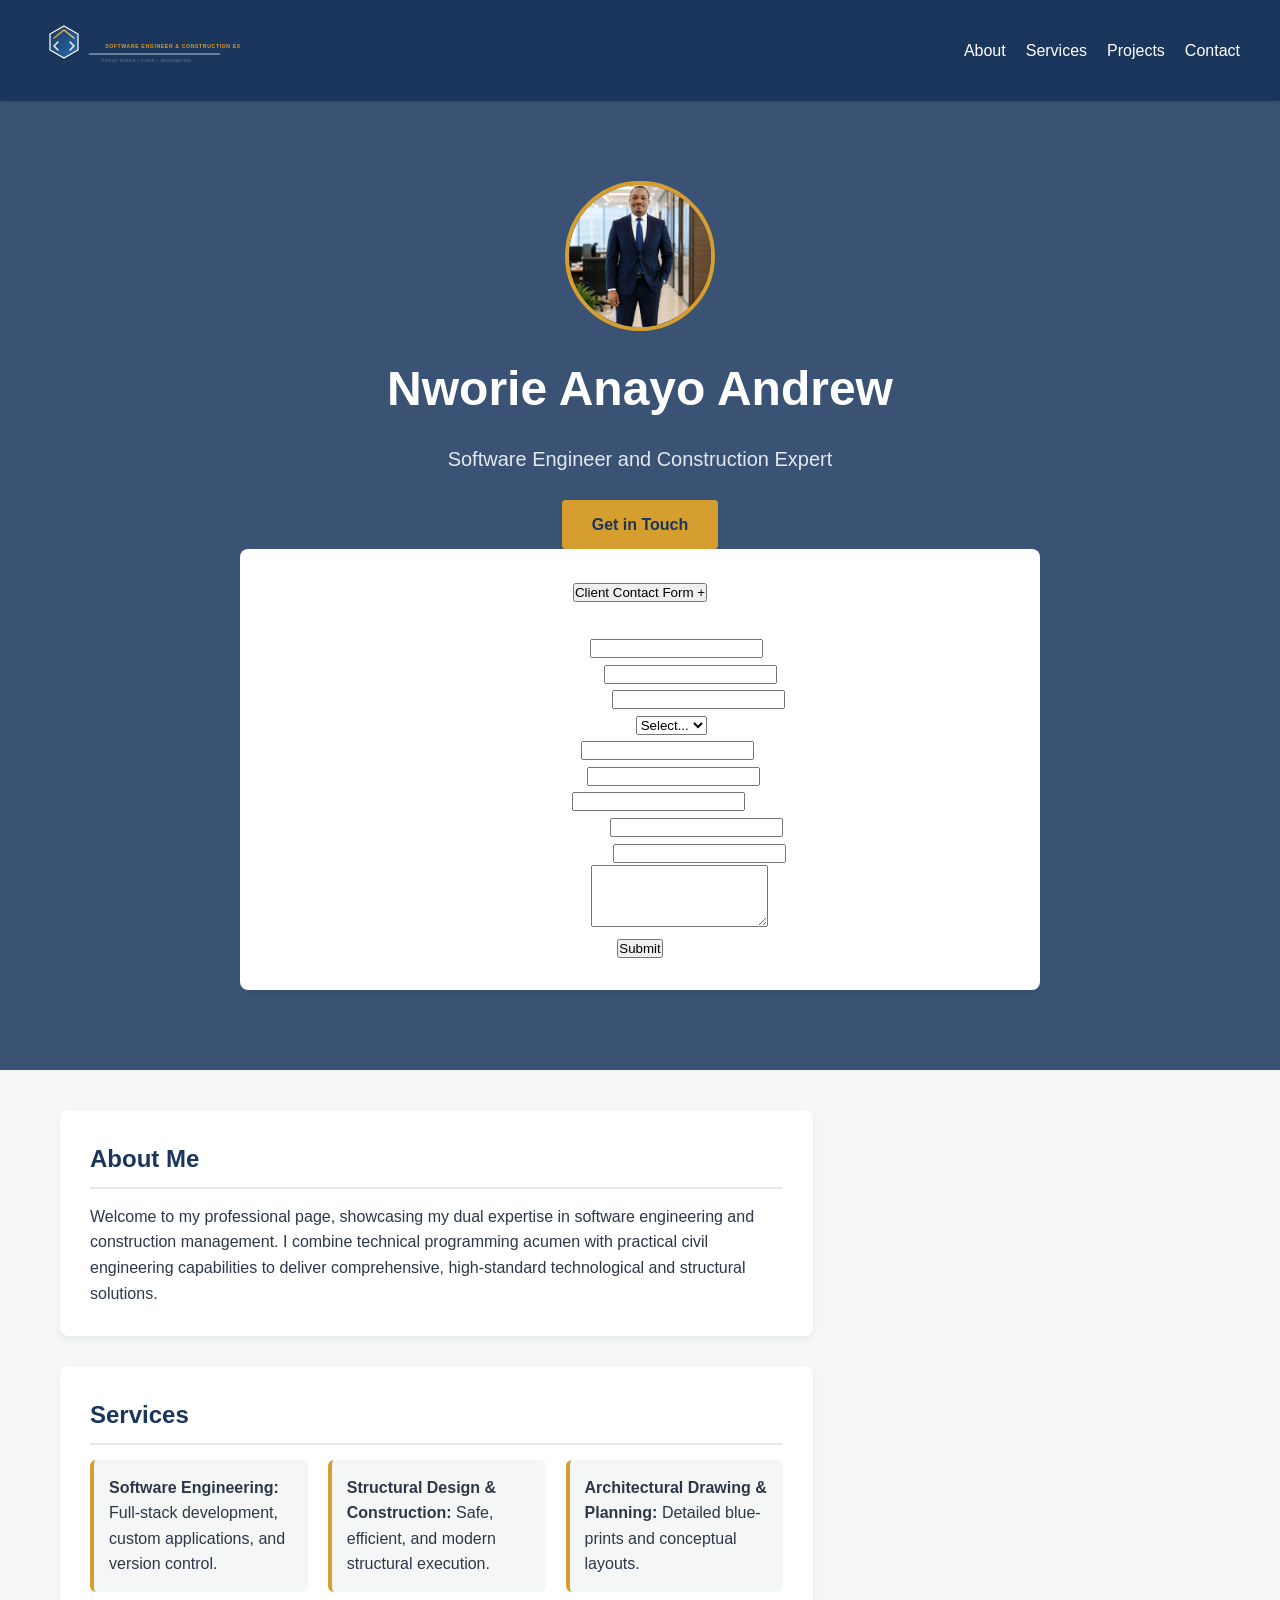
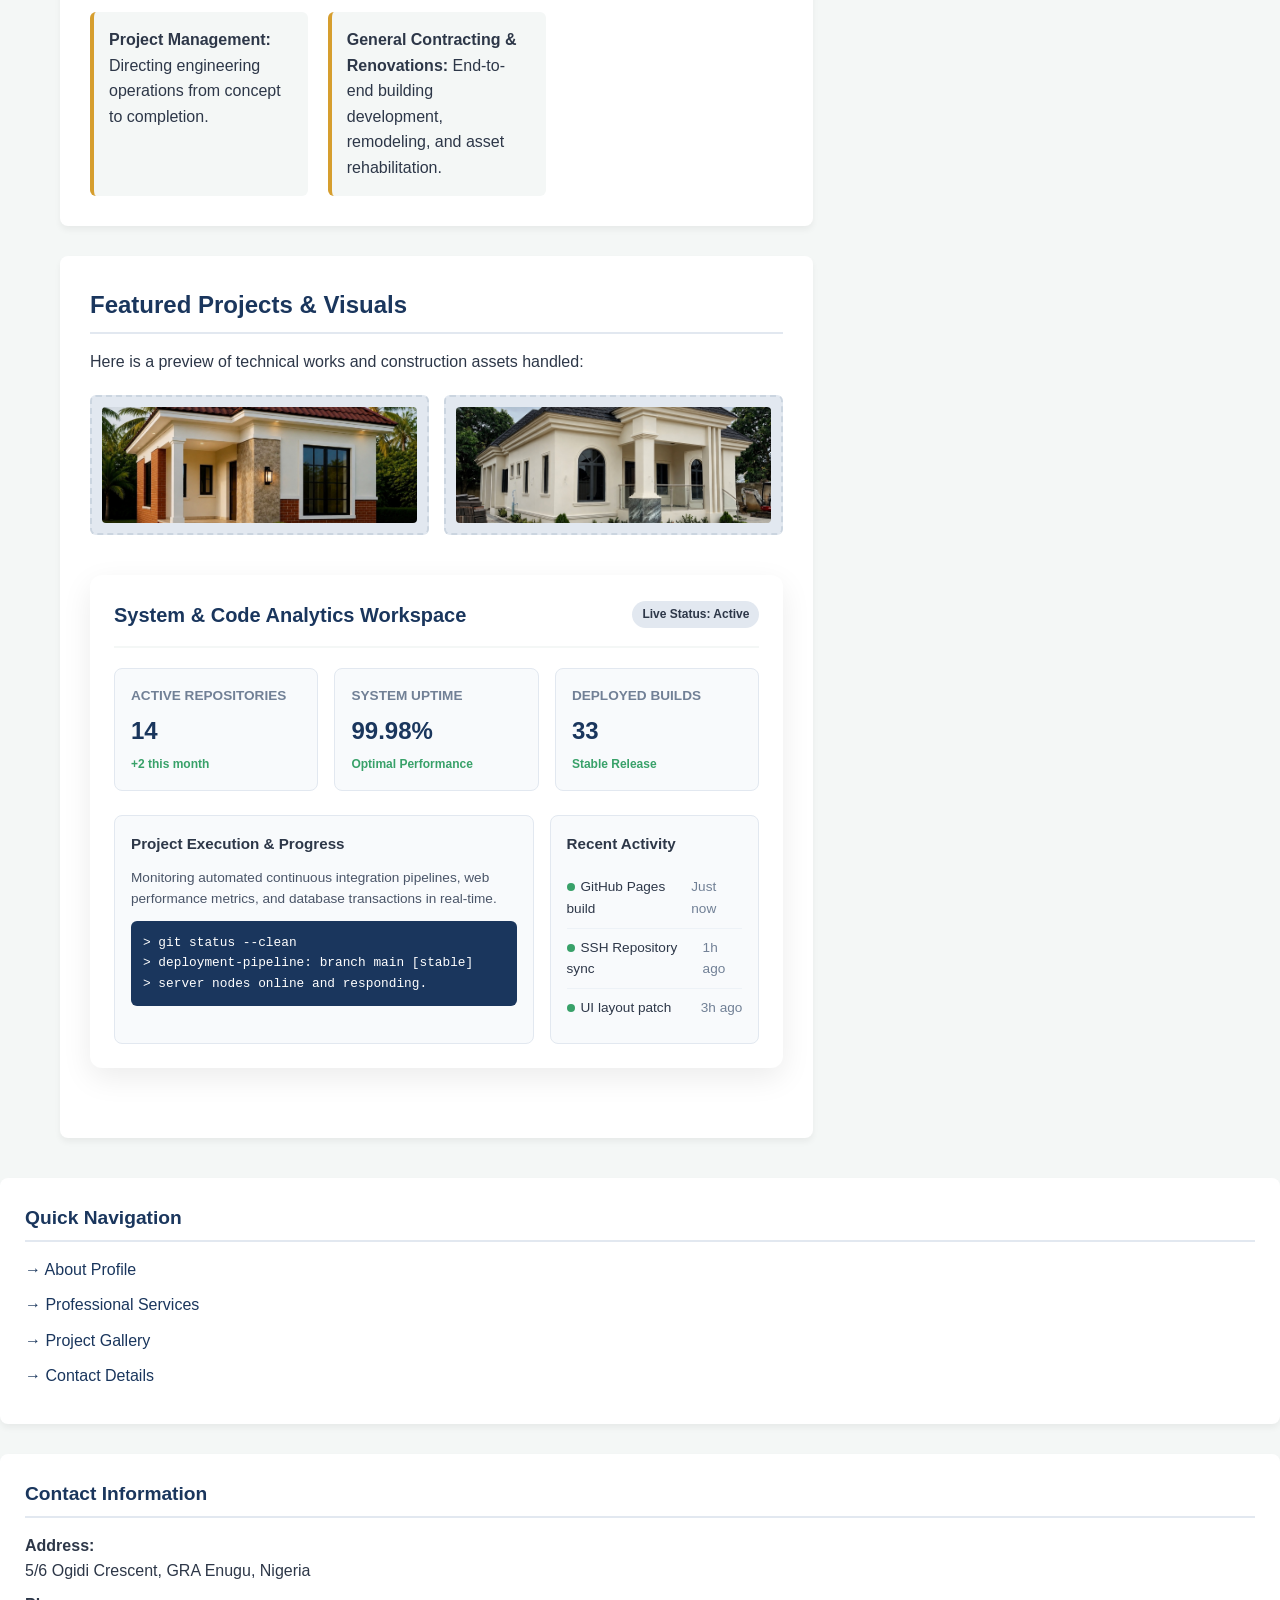
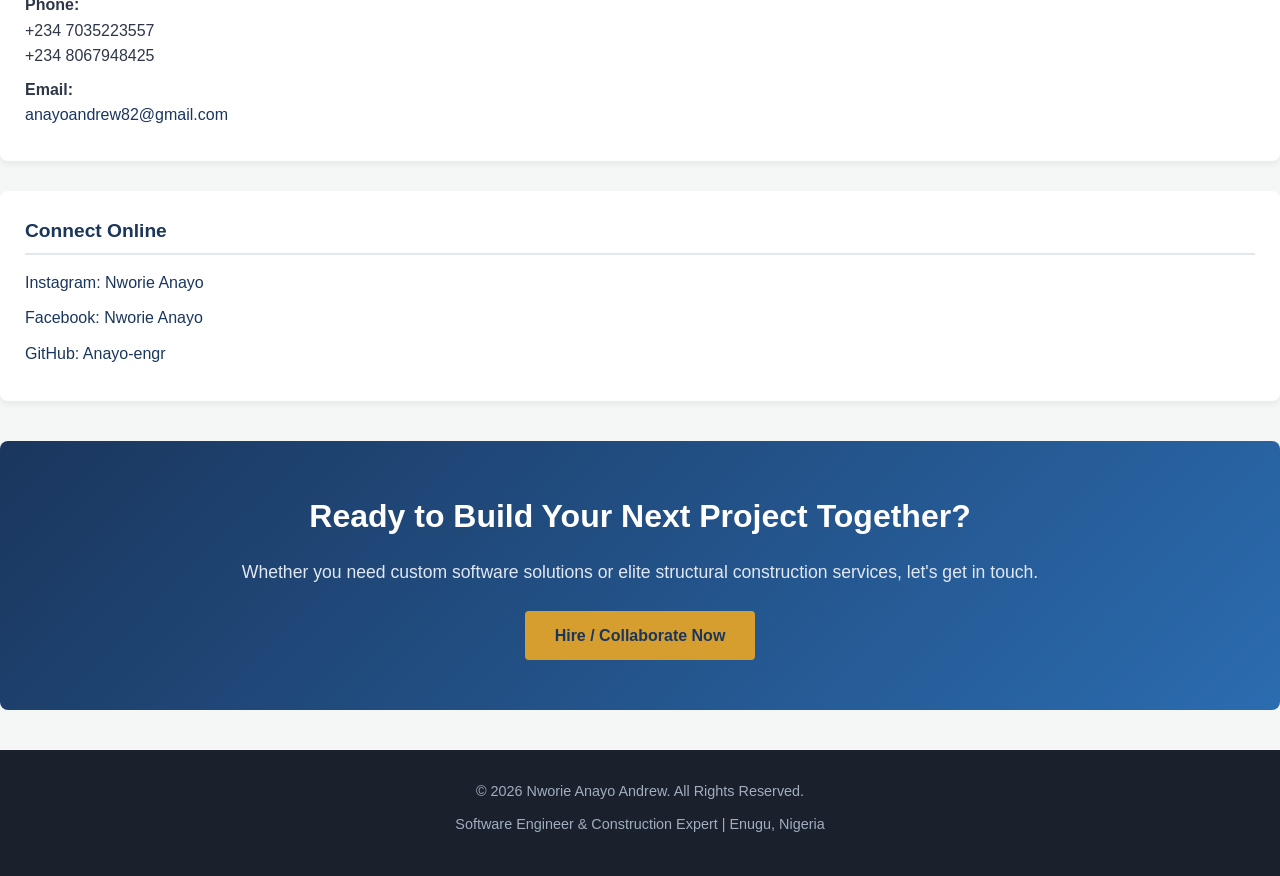
==== index.html @ ff5672c3 "Add client contact form section to index.html" ====
<!DOCTYPE html>
<html lang="en">
<head>
    <meta charset="UTF-8">
    <meta name="viewport" content="width=device-width, initial-scale=1.0">
    <title>Nworie Anayo Andrew | Software Engineer & Construction Expert</title>
    <style>
        :root {
            --primary-color: #1a365d;
            --accent-color: #d69e2e;
            --bg-color: #f4f7f6;
            --card-bg: #ffffff;
            --text-color: #2d3748;
            --border-color: #e2e8f0;
        }

        * {
            box-sizing: border-box;
            margin: 0;
            padding: 0;
        }

        body {
            font-family: 'Segoe UI', Tahoma, Geneva, Verdana, sans-serif;
            background-color: var(--bg-color);
            color: var(--text-color);
            line-height: 1.6;
        }

        /* Header & Navigation */
        header {
            background-color: var(--primary-color);
            color: white;
            padding: 1rem 2rem;
            position: sticky;
            top: 0;
            z-index: 1000;
            box-shadow: 0 2px 4px rgba(0,0,0,0.1);
        }

        .nav-container {
            max-width: 1200px;
            margin: 0 auto;
            display: flex;
            justify-content: space-between;
            align-items: center;
            flex-wrap: wrap;
        }

        .logo {
            font-size: 1.25rem;
            font-weight: bold;
            letter-spacing: 0.5px;
        }

        nav ul {
            display: flex;
            list-style: none;
            gap: 20px;
        }

        nav a {
            color: white;
            text-decoration: none;
            font-weight: 500;
            transition: color 0.3s ease;
        }

        nav a:hover {
            color: var(--accent-color);
        }

        /* Hero Section */
        .hero {
            background: linear-gradient(rgba(26, 54, 93, 0.85), rgba(26, 54, 93, 0.85)), url('hero-bg.jpg') center/cover no-repeat;
            color: white;
            text-align: center;
            padding: 5rem 2rem;
        }

        .hero-content {
            max-width: 800px;
            margin: 0 auto;
        }

        .hero h1 {
            font-size: 3rem;
            margin-bottom: 15px;
            color: #ffffff;
        }

        .hero p {
            font-size: 1.25rem;
            margin-bottom: 25px;
            color: #e2e8f0;
        }

        .profile-img-placeholder {
            width: 150px;
            height: 150px;
            border-radius: 50%;
            background-color: #cbd5e0;
            margin: 0 auto 20px;
            border: 4px solid var(--accent-color);
            display: flex;
            align-items: center;
            justify-content: center;
            color: #4a5568;
            font-size: 0.9rem;
            text-align: center;
            overflow: hidden;
        }

        .profile-img-placeholder img {
            width: 100%;
            height: 100%;
            object-fit: cover;
        }

        .btn {
            display: inline-block;
            background-color: var(--accent-color);
            color: #1a365d;
            padding: 12px 30px;
            border-radius: 4px;
            text-decoration: none;
            font-weight: bold;
            transition: background 0.3s ease, transform 0.2s;
        }

        .btn:hover {
            background-color: #b7791f;
            transform: translateY(-2px);
        }

        /* Layout Container (Main Content + Sidebar) */
        .container {
            max-width: 1200px;
            margin: 40px auto;
            padding: 0 20px;
            display: grid;
            grid-template-columns: 2fr 1fr;
            gap: 30px;
        }

        @media (max-width: 768px) {
            .container {
                grid-template-columns: 1fr;
            }
        }

        /* Main Content Blocks */
        main {
            display: flex;
            flex-direction: column;
            gap: 30px;
        }

        .card {
            background-color: var(--card-bg);
            padding: 30px;
            border-radius: 8px;
            box-shadow: 0 4px 6px rgba(0, 0, 0, 0.05);
        }

        .card h2 {
            margin-bottom: 15px;
            color: var(--primary-color);
            border-bottom: 2px solid var(--border-color);
            padding-bottom: 8px;
        }

        .services-grid {
            display: grid;
            grid-template-columns: repeat(auto-fit, minmax(200px, 1fr));
            gap: 20px;
            margin-top: 15px;
        }

        .service-item {
            background: var(--bg-color);
            padding: 15px;
            border-radius: 6px;
            border-left: 4px solid var(--accent-color);
        }

        .image-gallery {
            display: grid;
            grid-template-columns: repeat(auto-fit, minmax(180px, 1fr));
            gap: 15px;
            margin-top: 20px;
        }

        .gallery-box {
            height: 140px;
            background-color: #e2e8f0;
            border-radius: 6px;
            display: flex;
            align-items: center;
            justify-content: center;
            color: #718096;
            font-size: 0.85rem;
            text-align: center;
            padding: 10px;
            border: 2px dashed #cbd5e0;
        }

        /* Sidebar */
        aside {
            display: flex;
            flex-direction: column;
            gap: 30px;
        }

        .sidebar-card {
            background-color: var(--card-bg);
            padding: 25px;
            border-radius: 8px;
            box-shadow: 0 4px 6px rgba(0, 0, 0, 0.05);
        }

        .sidebar-card h3 {
            color: var(--primary-color);
            margin-bottom: 15px;
            font-size: 1.2rem;
            border-bottom: 2px solid var(--border-color);
            padding-bottom: 6px;
        }

        .sidebar-card ul {
            list-style: none;
        }

        .sidebar-card ul li {
            margin-bottom: 10px;
        }

        .sidebar-card a {
            color: var(--primary-color);
            text-decoration: none;
        }

        .sidebar-card a:hover {
            color: var(--accent-color);
            text-decoration: underline;
        }

        /* Call to Action Section */
        .cta-section {
            background: linear-gradient(135deg, var(--primary-color), #2b6cb0);
            color: white;
            text-align: center;
            padding: 50px 20px;
            margin: 40px 0;
            border-radius: 8px;
        }

        .cta-section h2 {
            margin-bottom: 15px;
            font-size: 2rem;
            color: white;
        }

        .cta-section p {
            margin-bottom: 25px;
            font-size: 1.1rem;
            color: #e2e8f0;
        }

        /* Footer */
        footer {
            background-color: #1a202c;
            color: #a0aec0;
            text-align: center;
            padding: 30px 20px;
            font-size: 0.9rem;
        }

        footer p {
            margin-bottom: 10px;
        }
    </style>
</head>
<body>

    <!-- Header & Navigation Menu -->
    <header>
        <div class="nav-container">
            <div class="logo">
                <img src="logo.svg" alt="Nworie Anayo Andrew Logo" style="height: 60px;">
            </div>
            <nav>
                <ul>
                    <li><a href="#about">About</a></li>
                    <li><a href="#services">Services</a></li>
                    <li><a href="#portfolio">Projects</a></li>
                    <li><a href="#contact">Contact</a></li>
                </ul>
            </nav>
        </div>
    </header>

    <!-- Hero Section -->
    <section class="hero">
        <div class="hero-content">
           <div class="profile-img-placeholder">
               <img src="profile.jpg" alt="Nworie Anayo Andrew">
           </div>
   
            <h1>Nworie Anayo Andrew</h1>
            <p>Software Engineer and Construction Expert</p>
            <a href="#contact" class="btn">Get in Touch</a>
    <!-- Client Contact Form Section -->
    <div class="card contact-section">
    <button class="contact-toggle-btn" onclick="toggleContactForm()">
        Client Contact Form <span id="toggle-icon">+</span>
    </button>
    
    <div id="contactFormContainer" class="contact-form-hidden">
        <form class="client-form" action="#" method="POST">
            <h3>Client Contact Form</h3>
            
            <div class="form-row">
                <div class="form-group">
                    <label>Surname:</label>
                    <input type="text" name="surname" required>
                </div>
                <div class="form-group">
                    <label>Other names:</label>
                    <input type="text" name="othernames" required>
                </div>
            </div>

            <div class="form-row">
                <div class="form-group">
                    <label>Phone Number:</label>
                    <input type="tel" name="phone" required>
                </div>
                <div class="form-group">
                    <label>Gender:</label>
                    <select name="gender">
                        <option value="">Select...</option>
                        <option value="male">Male</option>
                        <option value="female">Female</option>
                        <option value="other">Other</option>
                    </select>
                </div>
            </div>

            <div class="form-group">
                <label>E-mail:</label>
                <input type="email" name="email" required>
            </div>

            <div class="form-group">
                <label>Address:</label>
                <input type="text" name="address">
            </div>

            <div class="form-row">
                <div class="form-group">
                    <label>City:</label>
                    <input type="text" name="city">
                </div>
                <div class="form-group">
                    <label>State/Province:</label>
                    <input type="text" name="state">
                </div>
            </div>

            <div class="form-group">
                <label>Postal/Zip code:</label>
                <input type="text" name="postal_code">
            </div>

            <div class="form-group">
                <label>Comment:</label>
                <textarea name="comment" rows="4"></textarea>
            </div>

            <button type="submit" class="submit-btn">Submit</button>
        </form>
    </div>
    </div>
    </div>
    </section>

    <!-- Main Grid Container -->
    <div class="container">
        
        <!-- Main Content Area -->
        <main>
            <!-- About Section -->
            <section id="about" class="card">
                <h2>About Me</h2>
                <p>Welcome to my professional page, showcasing my dual expertise in software engineering and construction management. I combine technical programming acumen with practical civil engineering capabilities to deliver comprehensive, high-standard technological and structural solutions.</p>
            </section>

            <!-- Services Section -->
            <section id="services" class="card">
                <h2>Services</h2>
                <div class="services-grid">
                    <div class="service-item"><strong>Software Engineering:</strong> Full-stack development, custom applications, and version control.</div>
                    <div class="service-item"><strong>Structural Design & Construction:</strong> Safe, efficient, and modern structural execution.</div>
                    <div class="service-item"><strong>Architectural Drawing & Planning:</strong> Detailed blue-prints and conceptual layouts.</div>
                    <div class="service-item"><strong>Project Management:</strong> Directing engineering operations from concept to completion.</div>
                    <div class="service-item"><strong>General Contracting & Renovations:</strong> End-to-end building development, remodeling, and asset rehabilitation.</div>
                </div>
            </section>

            <!-- Portfolio / Image Showcase Section -->
            <section id="portfolio" class="card">
                <h2>Featured Projects & Visuals</h2>
                <p>Here is a preview of technical works and construction assets handled:</p>
                <div class="image-gallery">
                     <div class="gallery-box"><img src="site-image-1.jpg" alt="Construction Drawing 1" style="width:100%; height:100%; object-fit:cover; border-radius:4px;"></div>
<div class="gallery-box"><img src="site-image-2.jpg" alt="Site Image 2" style="width:100%; height:100%; object-fit:cover; border-radius:4px;"></div>
                    
                 </div>
<style>
/* --- Software Dashboard Styles --- */
.dashboard-container {
    background: #ffffff;
    border-radius: 12px;
    box-shadow: 0 10px 30px rgba(0, 0, 0, 0.08);
    padding: 24px;
    margin: 40px auto;
    max-width: 1100px;
    color: #2d3748;
    text-align: left;
}

.dashboard-header {
    display: flex;
    justify-content: space-between;
    align-items: center;
    margin-bottom: 20px;
    border-bottom: 2px solid #f4f7f6;
    padding-bottom: 15px;
}

.dashboard-header h3 {
    font-size: 1.25rem;
    color: #1a365d;
    font-weight: 700;
    margin: 0;
}

.dashboard-badge {
    background: #e2e8f0;
    color: #2d3748;
    padding: 4px 10px;
    font-size: 0.75rem;
    border-radius: 20px;
    font-weight: 600;
}

.dashboard-metrics {
    display: grid;
    grid-template-columns: repeat(auto-fit, minmax(200px, 1fr));
    gap: 16px;
    margin-bottom: 24px;
}

.metric-card {
    background: #f8fafc;
    border: 1px solid #e2e8f0;
    border-radius: 8px;
    padding: 16px;
}

.metric-title {
    font-size: 0.85rem;
    color: #718096;
    font-weight: 600;
    text-transform: uppercase;
}

.metric-value {
    font-size: 1.5rem;
    color: #1a365d;
    font-weight: 800;
    margin-top: 6px;
}

.metric-trend {
    font-size: 0.75rem;
    color: #38a169;
    font-weight: 600;
    margin-top: 4px;
}

.dashboard-workspace {
    display: grid;
    grid-template-columns: 2fr 1fr;
    gap: 16px;
}

@media (max-width: 768px) {
    .dashboard-workspace {
        grid-template-columns: 1fr;
    }
}

.workspace-panel {
    background: #f8fafc;
    border: 1px solid #e2e8f0;
    border-radius: 8px;
    padding: 16px;
}

.workspace-panel h4 {
    font-size: 0.95rem;
    color: #2d3748;
    margin-bottom: 12px;
    font-weight: 700;
}

.activity-list {
    list-style: none;
    padding: 0;
    margin: 0;
}

.activity-item {
    font-size: 0.85rem;
    padding: 8px 0;
    border-bottom: 1px solid #edf2f7;
    display: flex;
    justify-content: space-between;
}

.activity-item:last-child {
    border-bottom: none;
}

.status-indicator {
    display: inline-block;
    width: 8px;
    height: 8px;
    background-color: #38a169;
    border-radius: 50%;
    margin-right: 6px;
}
</style>
            <section class="dashboard-container">
                <div class="dashboard-header">
                    <h3>System & Code Analytics Workspace</h3>
                    <span class="dashboard-badge">Live Status: Active</span>
                </div>

    <!-- Quick Stats Metrics -->
    <div class="dashboard-metrics">
        <div class="metric-card">
            <div class="metric-title">Active Repositories</div>
            <div class="metric-value">14</div>
            <div class="metric-trend">+2 this month</div>
        </div>
        <div class="metric-card">
            <div class="metric-title">System Uptime</div>
            <div class="metric-value">99.98%</div>
            <div class="metric-trend">Optimal Performance</div>
        </div>
        <div class="metric-card">
            <div class="metric-title">Deployed Builds</div>
            <div class="metric-value">33</div>
            <div class="metric-trend">Stable Release</div>
        </div>
    </div>

    <!-- Workspace Panels -->
    <div class="dashboard-workspace">
        <div class="workspace-panel">
            <h4>Project Execution & Progress</h4>
            <p style="font-size: 0.85rem; color: #4a5568; line-height: 1.5; margin-bottom: 12px;">
                Monitoring automated continuous integration pipelines, web performance metrics, and database transactions in real-time.
            </p>
            <div style="background: #1a365d; color: #fff; padding: 12px; border-radius: 6px; font-family: monospace; font-size: 0.8rem;">
                &gt; git status --clean<br>
                &gt; deployment-pipeline: branch main [stable]<br>
                &gt; server nodes online and responding.
            </div>
        </div>

        <div class="workspace-panel">
            <h4>Recent Activity</h4>
            <ul class="activity-list">
                <li class="activity-item">
                    <span><span class="status-indicator"></span>GitHub Pages build</span>
                    <span style="color: #718096;">Just now</span>
                </li>
                <li class="activity-item">
                    <span><span class="status-indicator"></span>SSH Repository sync</span>
                    <span style="color: #718096;">1h ago</span>
                </li>
                <li class="activity-item">
                    <span><span class="status-indicator"></span>UI layout patch</span>
                    <span style="color: #718096;">3h ago</span>
                </li>
            </ul>
        </div>
    </div>
</section>
                </div>
            </section>
        </main>

        <!-- Sidebar Section -->
        <aside>
            <div class="sidebar-card">
                <h3>Quick Navigation</h3>
                <ul>
                    <li><a href="#about">&rarr; About Profile</a></li>
                    <li><a href="#services">&rarr; Professional Services</a></li>
                    <li><a href="#portfolio">&rarr; Project Gallery</a></li>
                    <li><a href="#contact">&rarr; Contact Details</a></li>
                </ul>
            </div>

            <div class="sidebar-card" id="contact">
                <h3>Contact Information</h3>
                <p style="margin-bottom: 8px;"><strong>Address:</strong><br>5/6 Ogidi Crescent, GRA Enugu, Nigeria</p>
                <p style="margin-bottom: 8px;"><strong>Phone:</strong><br>+234 7035223557<br>+234 8067948425</p>
                <p style="margin-bottom: 8px;"><strong>Email:</strong><br><a href="mailto:anayoandrew82@gmail.com">anayoandrew82@gmail.com</a></p>
            </div>

            <div class="sidebar-card">
                <h3>Connect Online</h3>
                <ul>
                    <li><a href="#" target="_blank">Instagram: Nworie Anayo</a></li>
                    <li><a href="#" target="_blank">Facebook: Nworie Anayo</a></li>
                    <li><a href="https://github.com/Anayo-engr" target="_blank">GitHub: Anayo-engr</a></li>
                </ul>
            </div>
        </aside>

    </div>

    <!-- Call to Action Section -->
    <section class="cta-section">
        <h2>Ready to Build Your Next Project Together?</h2>
        <p>Whether you need custom software solutions or elite structural construction services, let's get in touch.</p>
        <a href="mailto:anayoandrew82@gmail.com" class="btn">Hire / Collaborate Now</a>
    </section>

    <!-- Footer -->
    <footer>
        <p>&copy; 2026 Nworie Anayo Andrew. All Rights Reserved.</p>
        <p>Software Engineer & Construction Expert | Enugu, Nigeria</p>
    </footer>

</body>
</html>
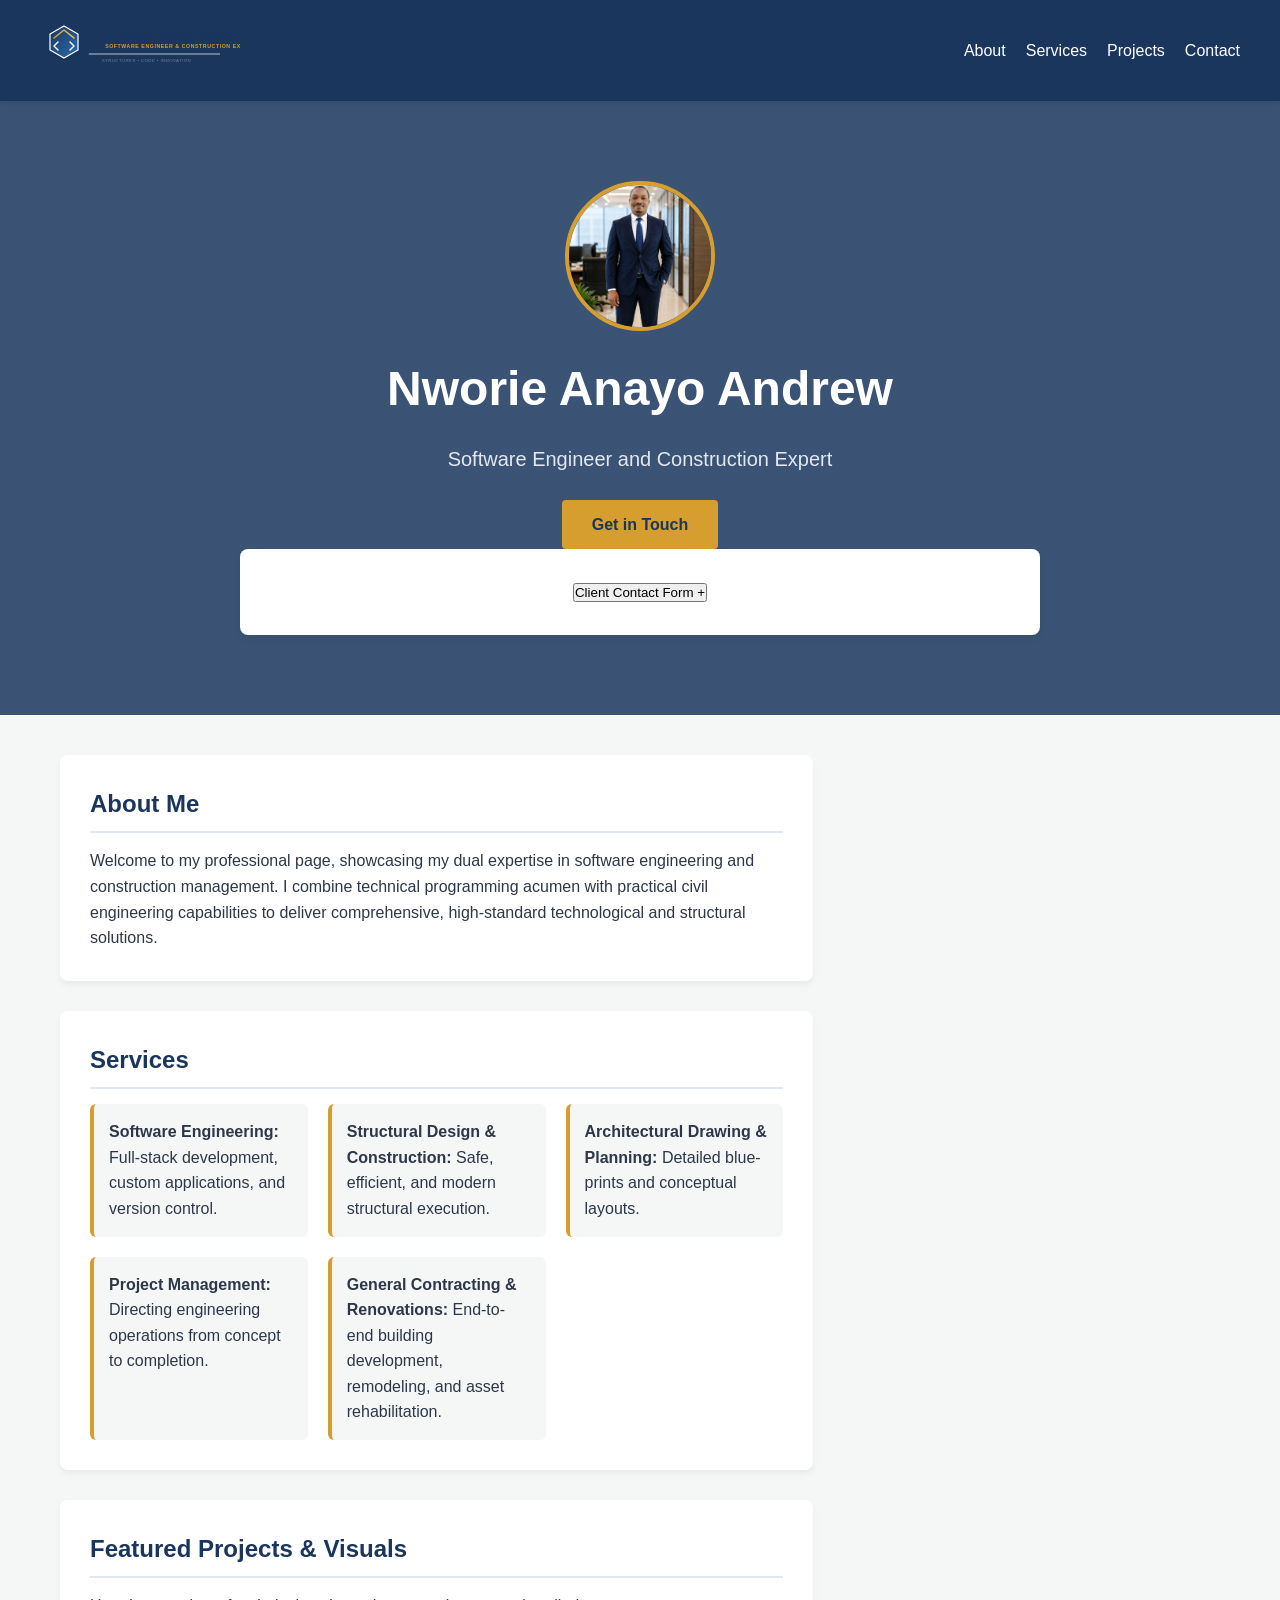
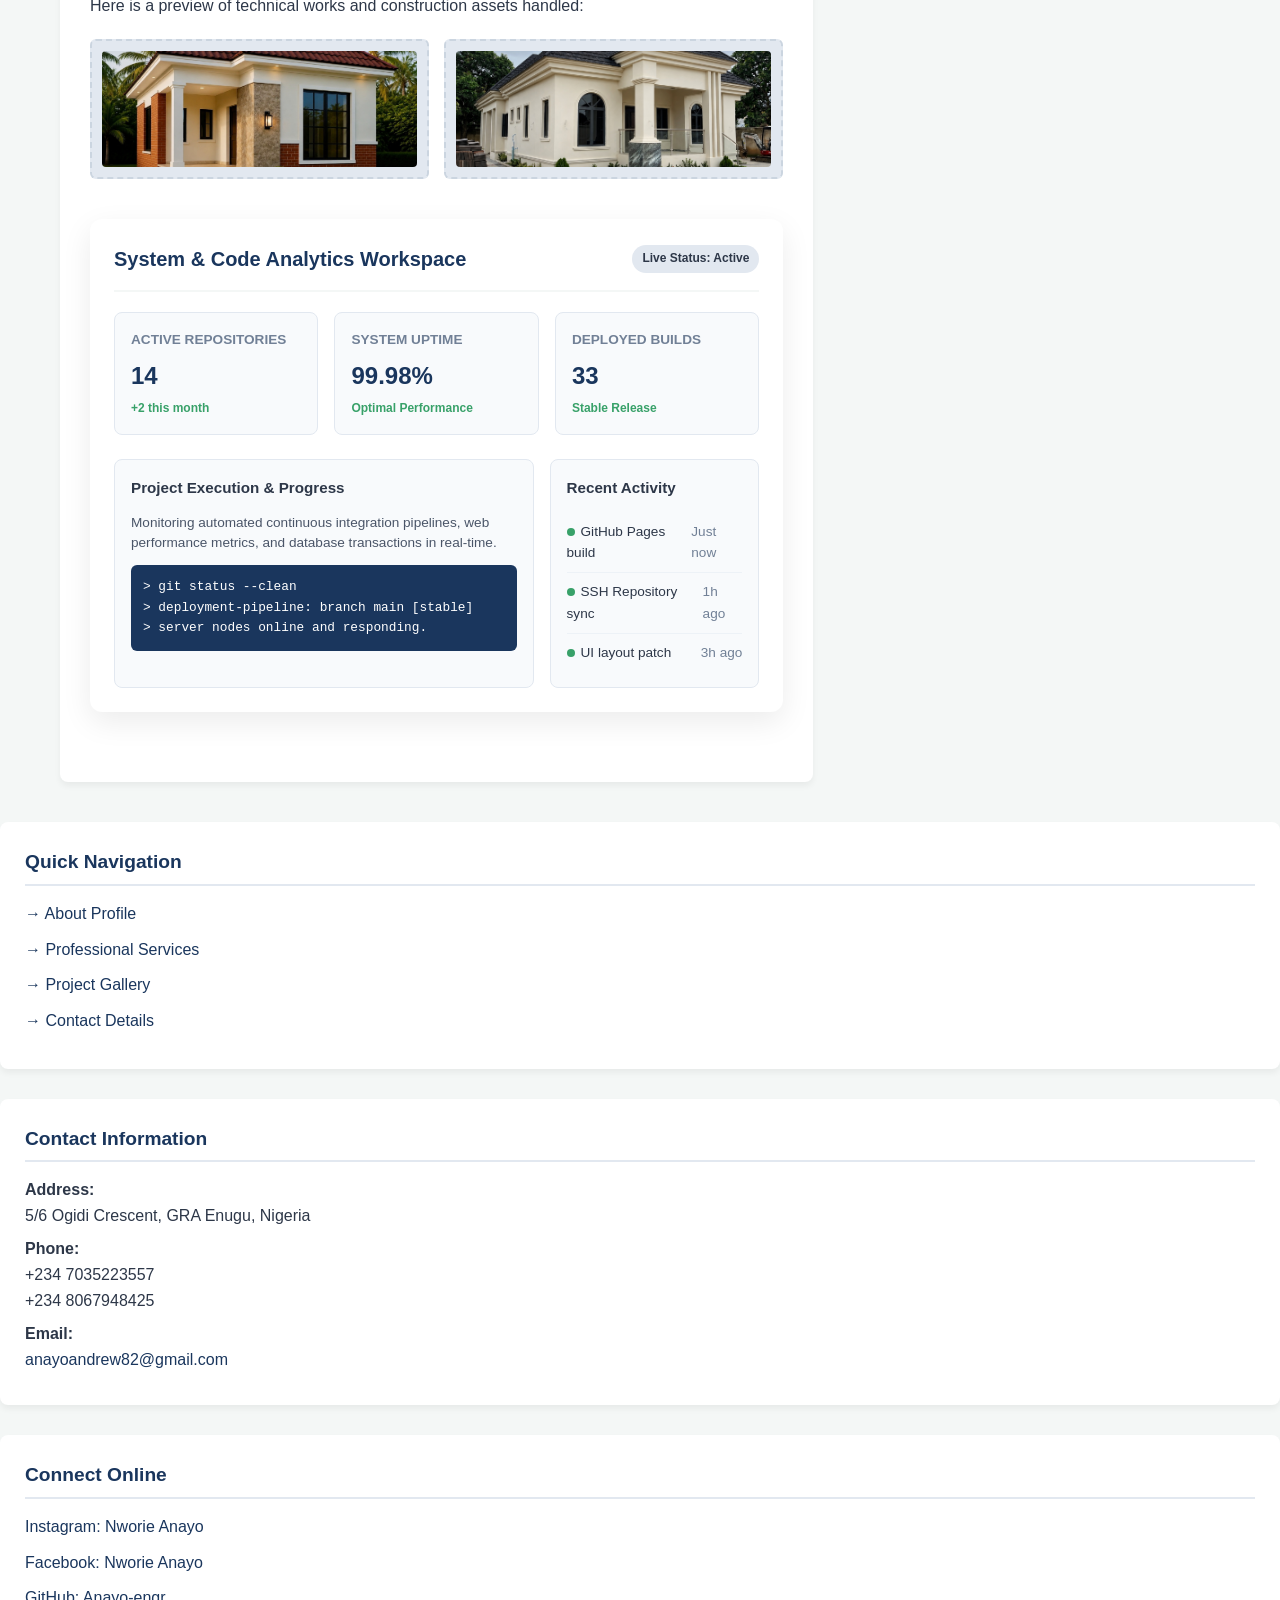
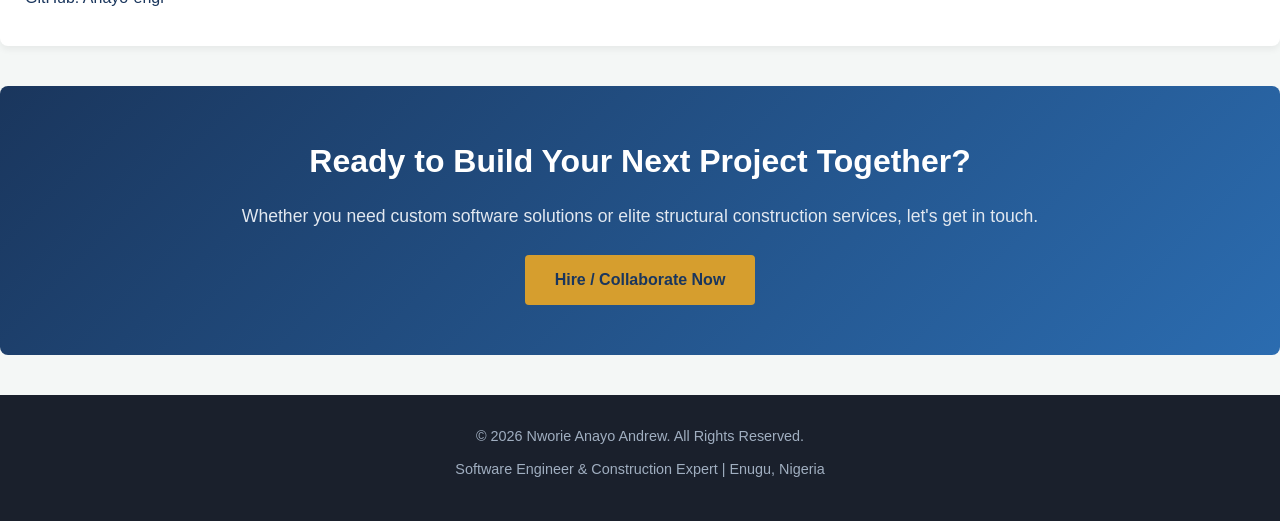
==== commit 7bb745e7: "Hide contact form by default Added inline style to hide contact form initially." ====
--- a/index.html
+++ b/index.html
@@ -316,7 +316,7 @@
         Client Contact Form <span id="toggle-icon">+</span>
     </button>
     
-    <div id="contactFormContainer" class="contact-form-hidden">
+    <div id="contactFormContainer" class="contact-form-hidden" style="display:none;">
         <form class="client-form" action="#" method="POST">
             <h3>Client Contact Form</h3>
             
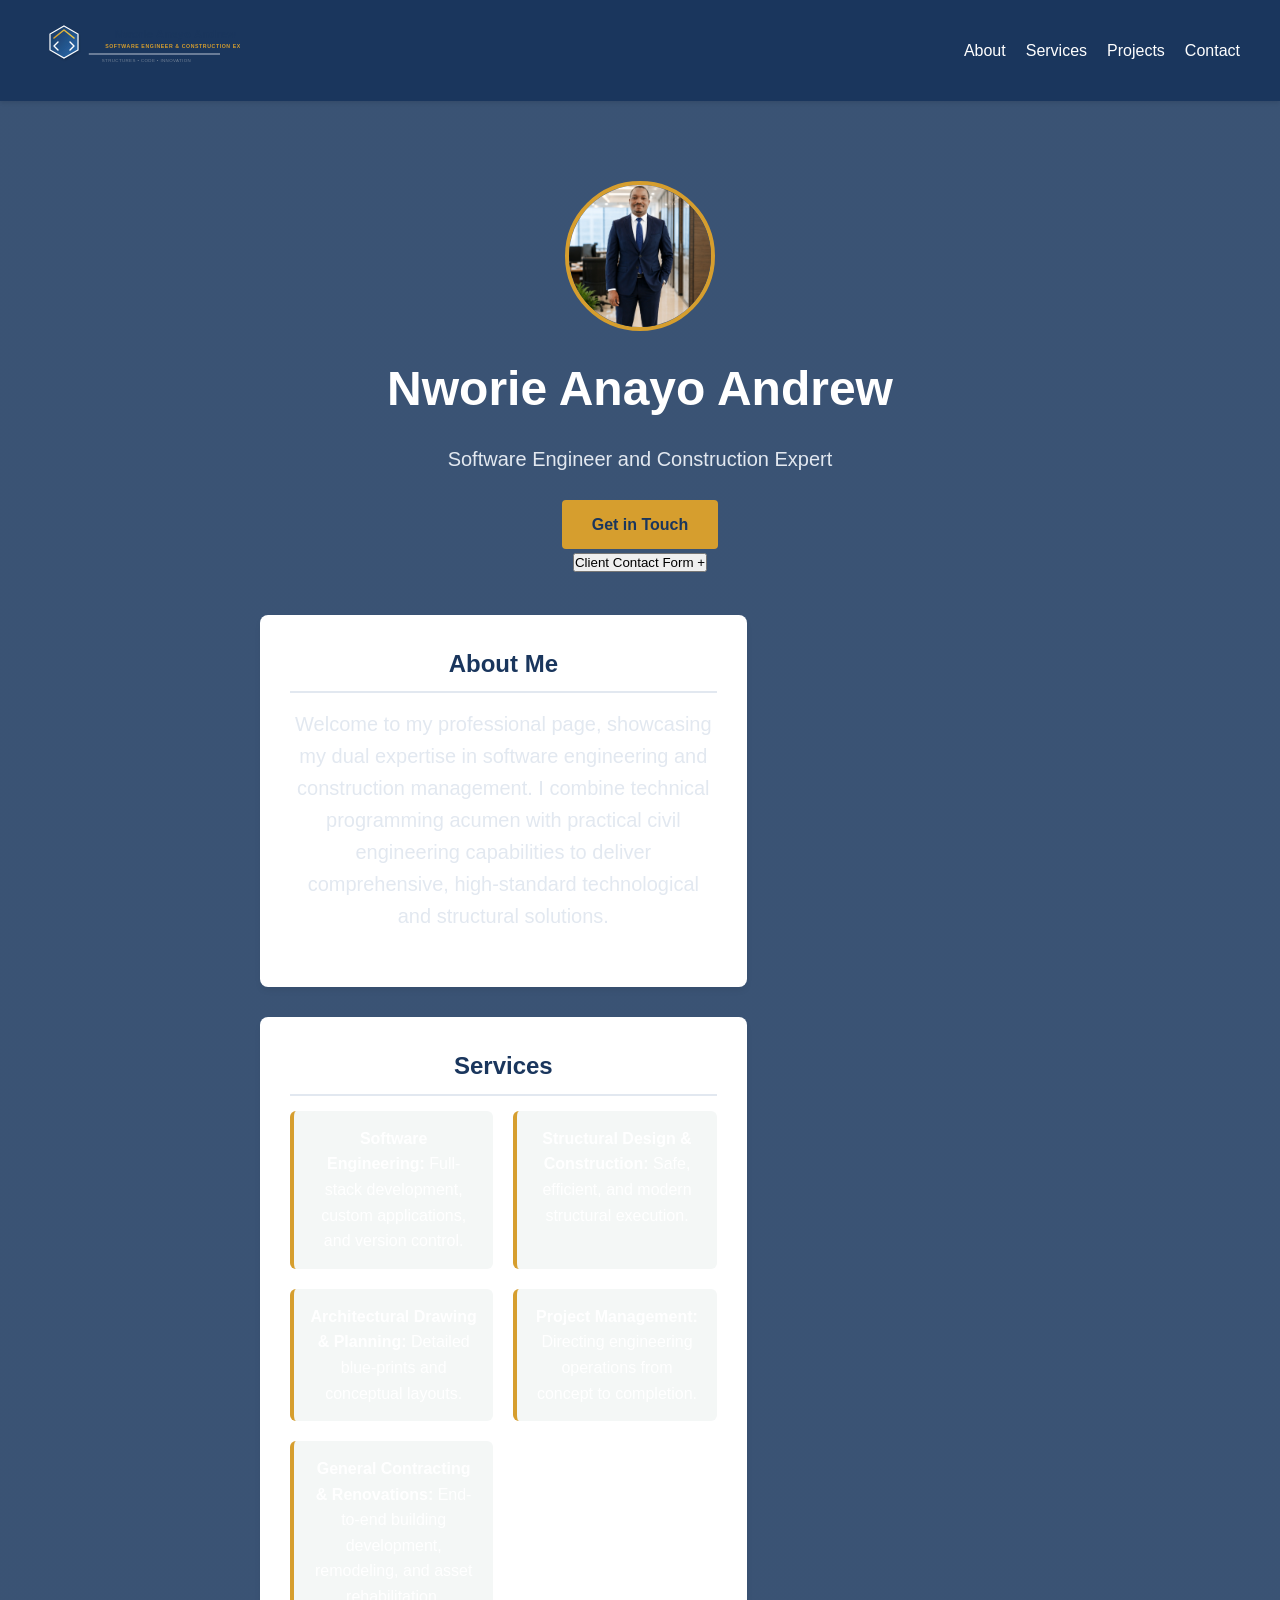
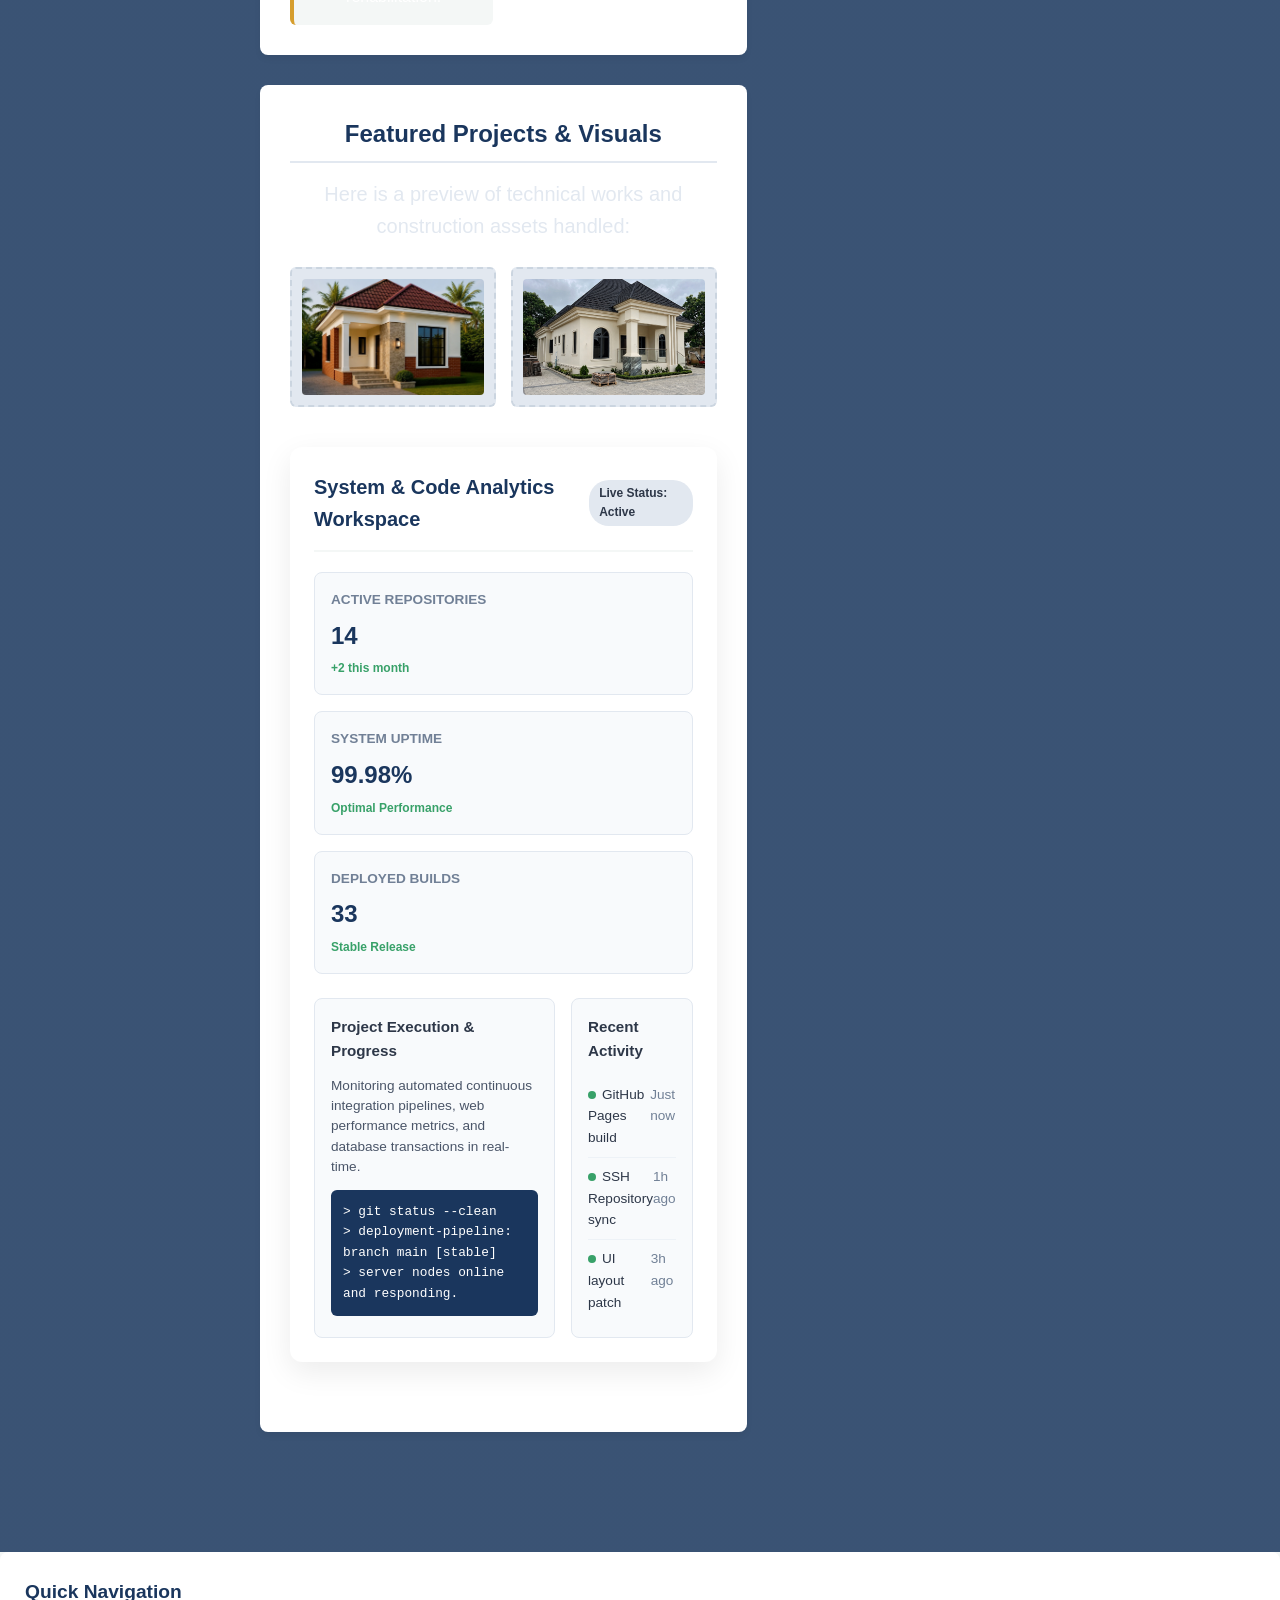
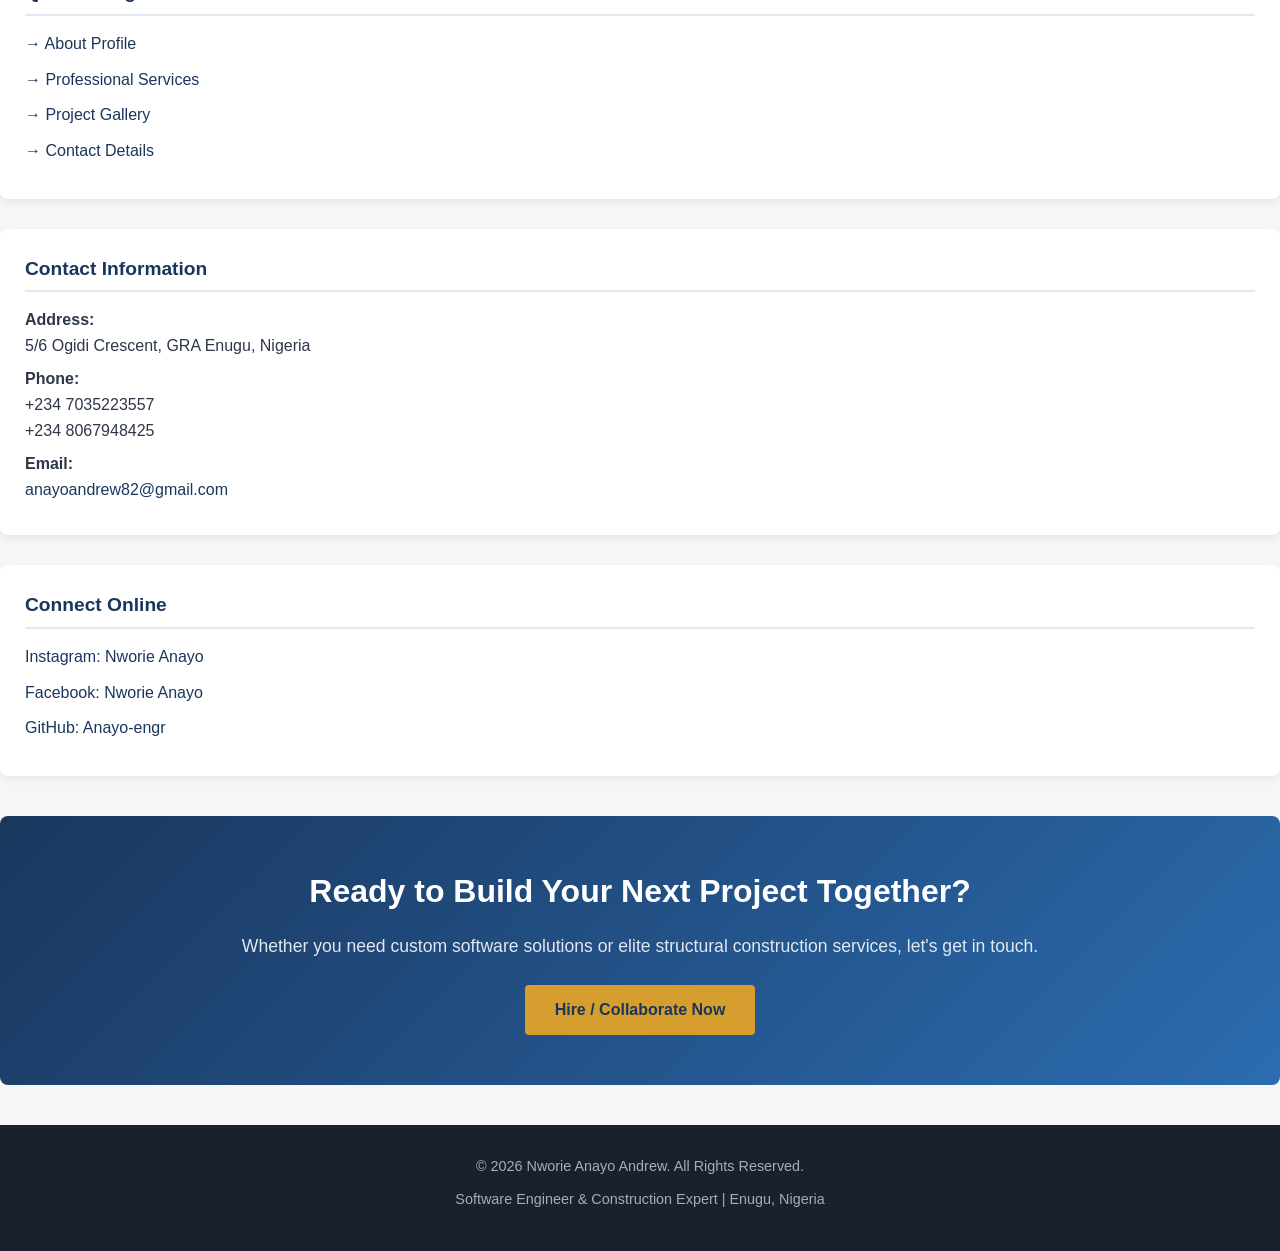
==== commit b9697027: "Refactor client contact form fields and structure Updated the client contact form by modifying field" ====
--- a/index.html
+++ b/index.html
@@ -310,16 +310,13 @@
             <h1>Nworie Anayo Andrew</h1>
             <p>Software Engineer and Construction Expert</p>
             <a href="#contact" class="btn">Get in Touch</a>
-    <!-- Client Contact Form Section -->
-    <div class="card contact-section">
+<section class="contact-section">
     <button class="contact-toggle-btn" onclick="toggleContactForm()">
         Client Contact Form <span id="toggle-icon">+</span>
     </button>
     
-    <div id="contactFormContainer" class="contact-form-hidden" style="display:none;">
+    <div id="contactFormContainer" class="contact-form-hidden" style="display: none;">
         <form class="client-form" action="#" method="POST">
-            <h3>Client Contact Form</h3>
-            
             <div class="form-row">
                 <div class="form-group">
                     <label>Surname:</label>
@@ -333,57 +330,45 @@
 
             <div class="form-row">
                 <div class="form-group">
-                    <label>Phone Number:</label>
-                    <input type="tel" name="phone" required>
+                    <label>Email Address:</label>
+                    <input type="email" name="email" required>
                 </div>
                 <div class="form-group">
-                    <label>Gender:</label>
-                    <select name="gender">
-                        <option value="">Select...</option>
-                        <option value="male">Male</option>
-                        <option value="female">Female</option>
-                        <option value="other">Other</option>
+                    <label>Project Type:</label>
+                    <select name="project-type">
+                        <option value="residential">Residential Construction</option>
+                        <option value="commercial">Commercial Build</option>
+                        <option value="software">Software Development</option>
+                        <option value="other">Other Inquiry</option>
                     </select>
                 </div>
             </div>
 
             <div class="form-group">
-                <label>E-mail:</label>
-                <input type="email" name="email" required>
-            </div>
-
-            <div class="form-group">
-                <label>Address:</label>
-                <input type="text" name="address">
+                <label>Project Location / Site:</label>
+                <input type="text" name="location" required>
             </div>
 
             <div class="form-row">
                 <div class="form-group">
-                    <label>City:</label>
-                    <input type="text" name="city">
+                    <label>Estimated Budget:</label>
+                    <input type="text" name="budget">
                 </div>
                 <div class="form-group">
-                    <label>State/Province:</label>
-                    <input type="text" name="state">
+                    <label>Timeline / Deadline:</label>
+                    <input type="text" name="timeline">
                 </div>
             </div>
 
             <div class="form-group">
-                <label>Postal/Zip code:</label>
-                <input type="text" name="postal_code">
-            </div>
-
-            <div class="form-group">
-                <label>Comment:</label>
-                <textarea name="comment" rows="4"></textarea>
-            </div>
-
-            <button type="submit" class="submit-btn">Submit</button>
+                <label>Project Details / Comments:</label>
+                <textarea name="comments" rows="3"></textarea>
+            </div>
+
+            <button type="submit" class="submit-btn">Send Message</button>
         </form>
     </div>
-    </div>
-    </div>
-    </section>
+</section>
 
     <!-- Main Grid Container -->
     <div class="container">
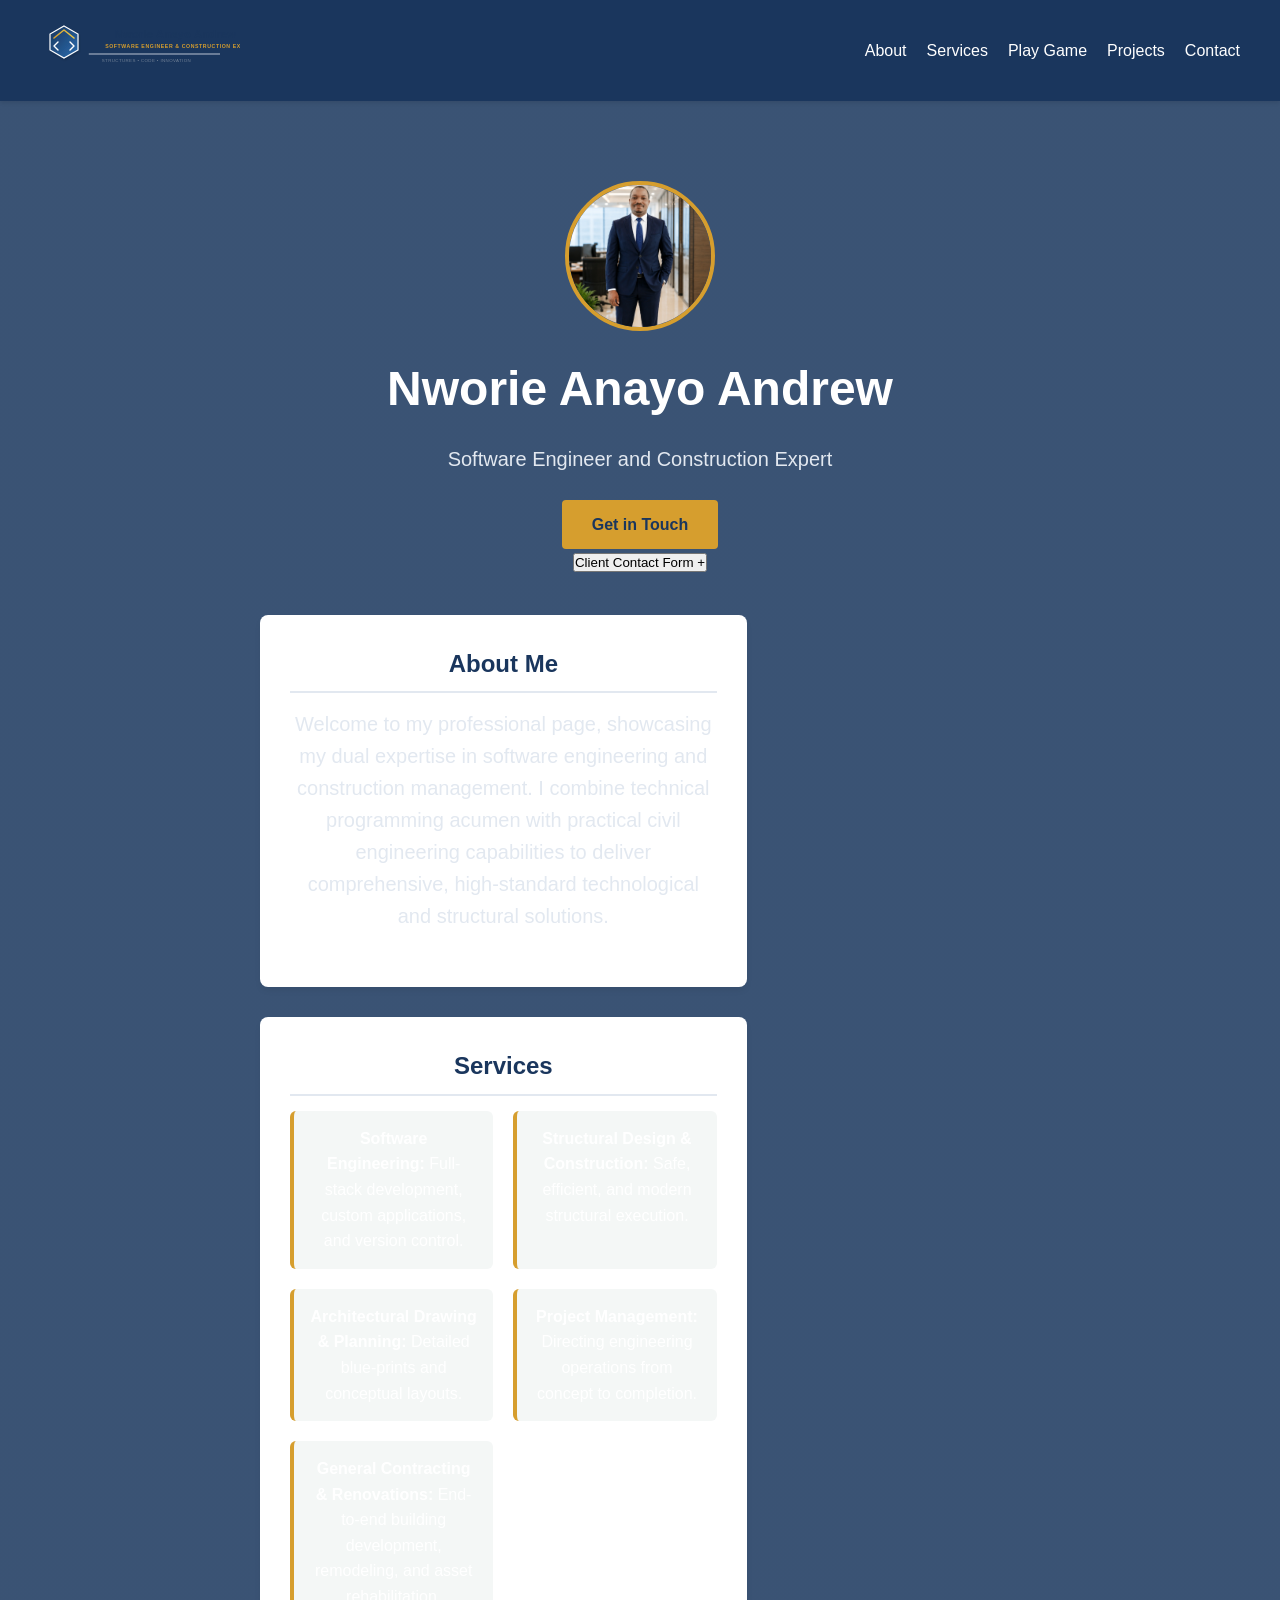
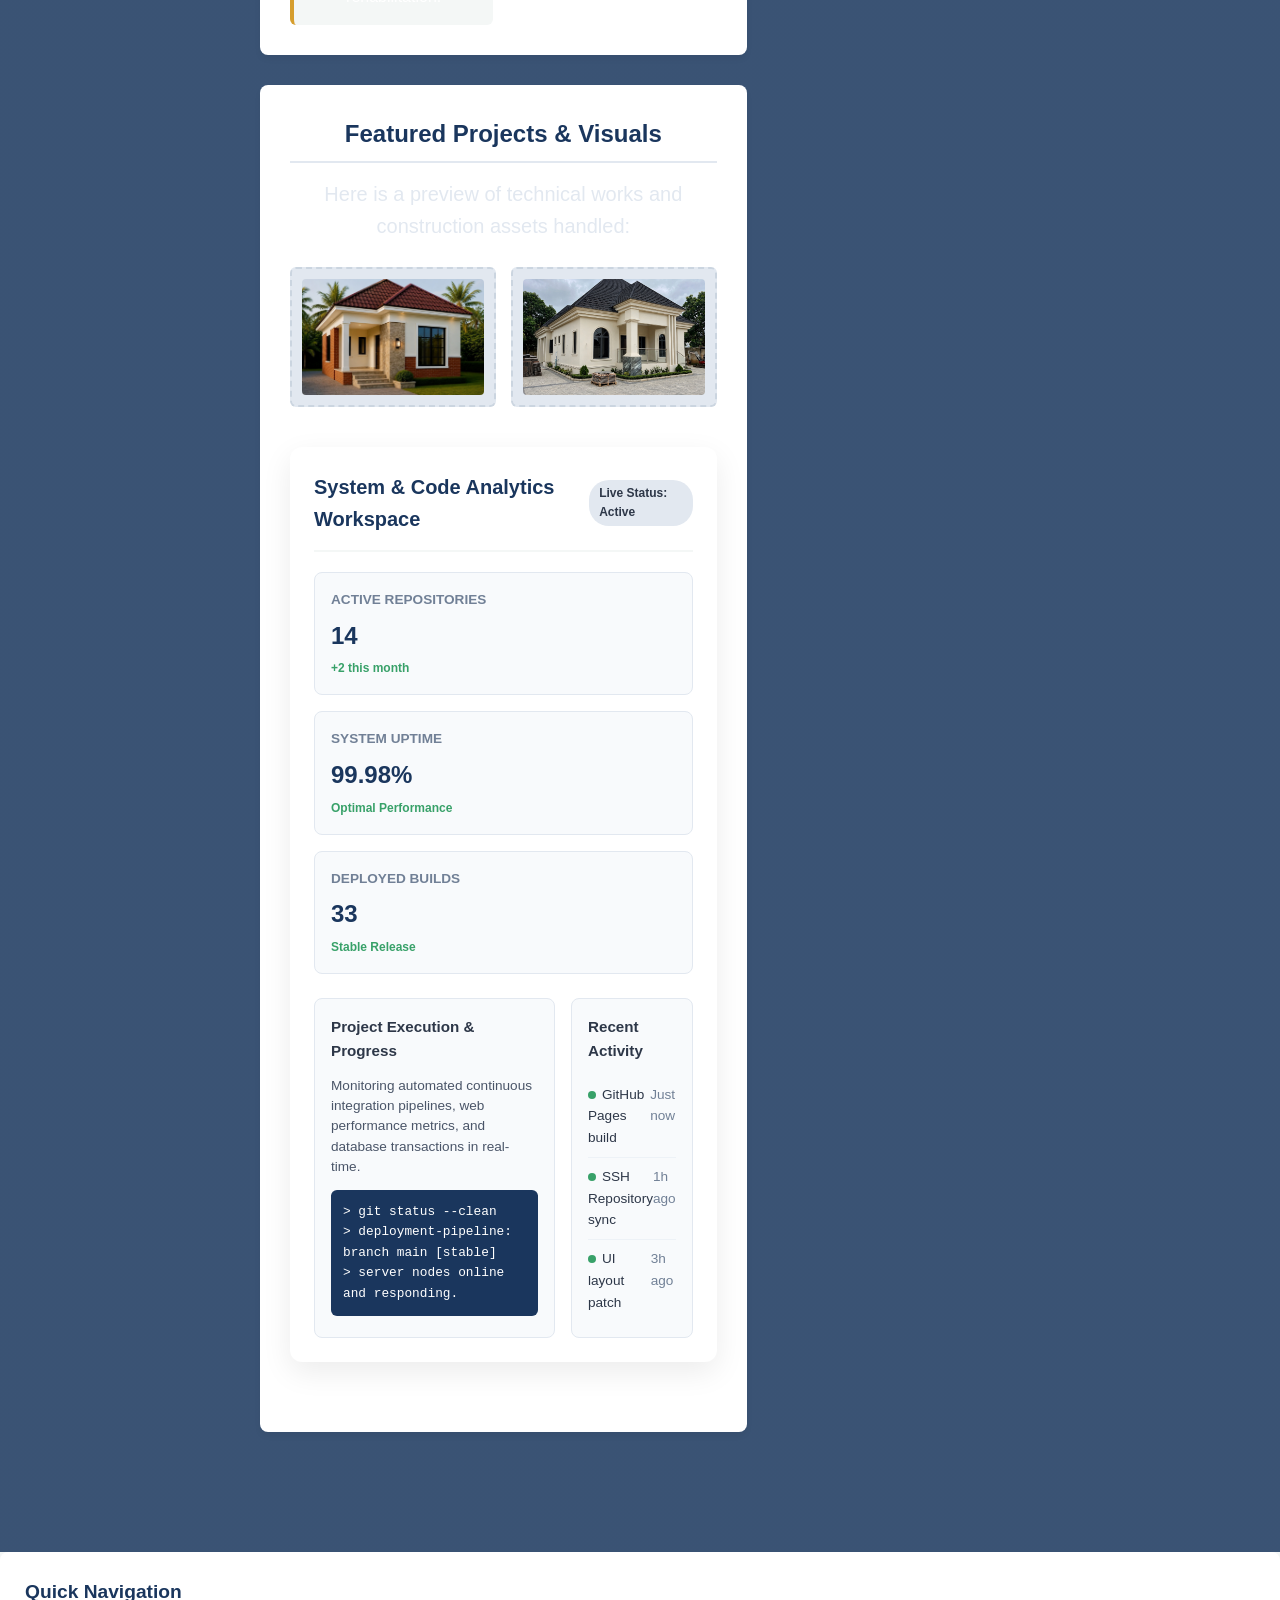
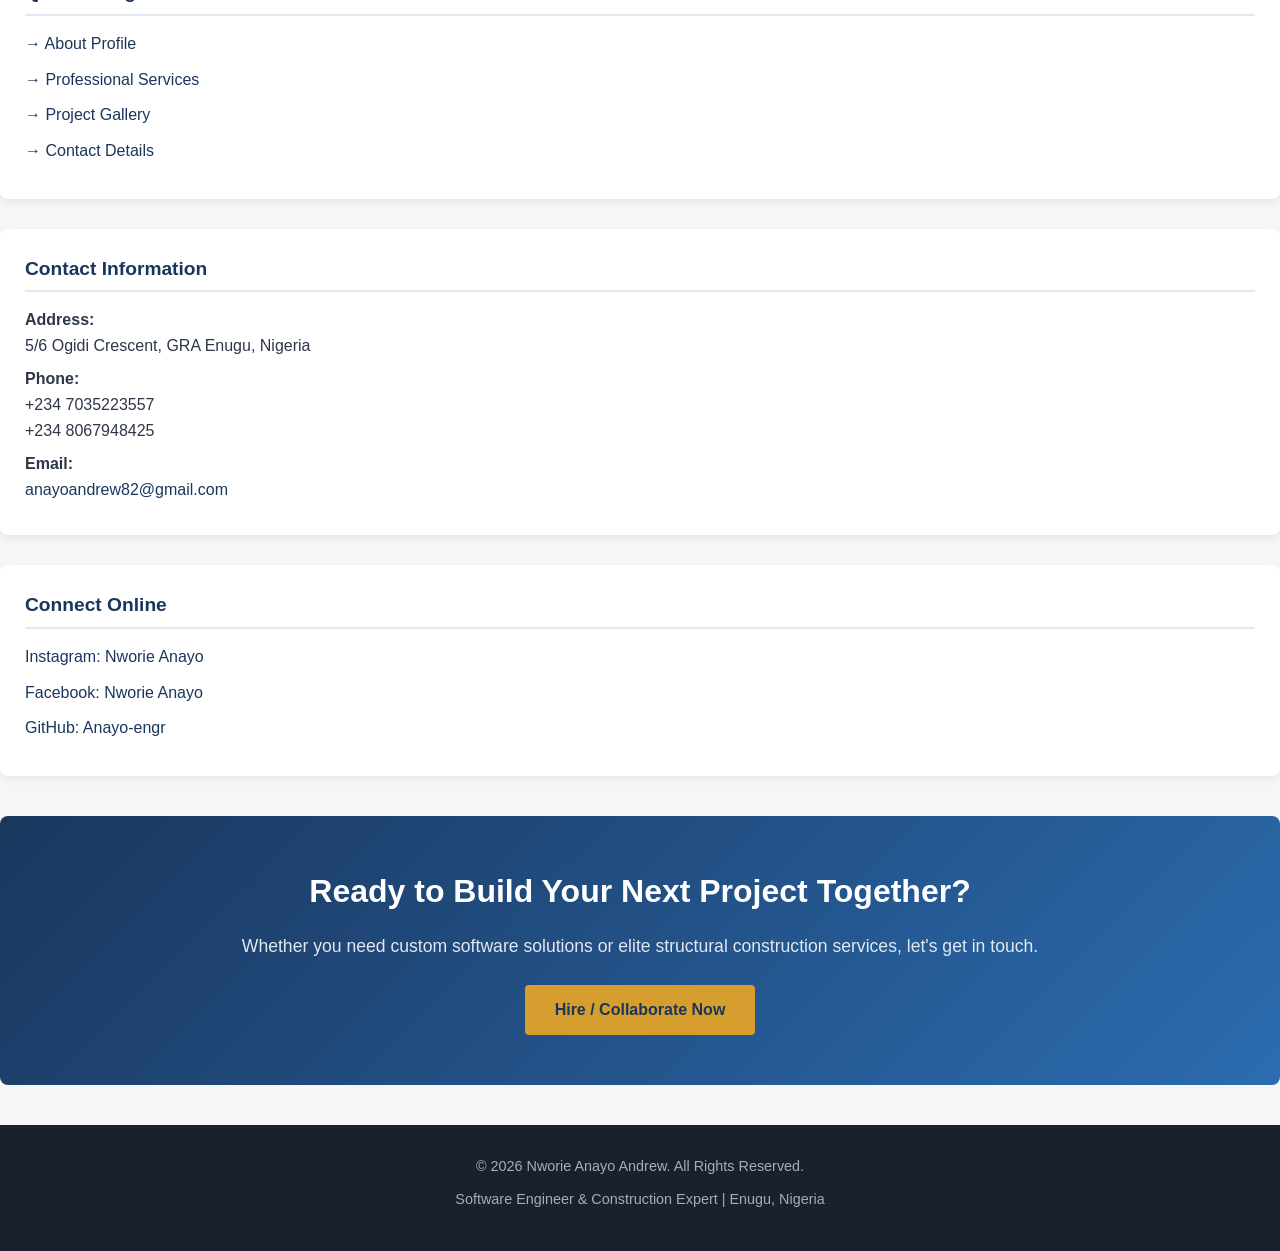
==== commit e746f6ff: "Add link to Play Game in navigation menu" ====
--- a/index.html
+++ b/index.html
@@ -293,6 +293,7 @@
                 <ul>
                     <li><a href="#about">About</a></li>
                     <li><a href="#services">Services</a></li>
+                    <li><a href="crapsgame.html">Play Game</a></li>
                     <li><a href="#portfolio">Projects</a></li>
                     <li><a href="#contact">Contact</a></li>
                 </ul>
@@ -633,6 +634,6 @@
         <p>&copy; 2026 Nworie Anayo Andrew. All Rights Reserved.</p>
         <p>Software Engineer & Construction Expert | Enugu, Nigeria</p>
     </footer>
-
+    <script src="script.js"></script>
 </body>
 </html>
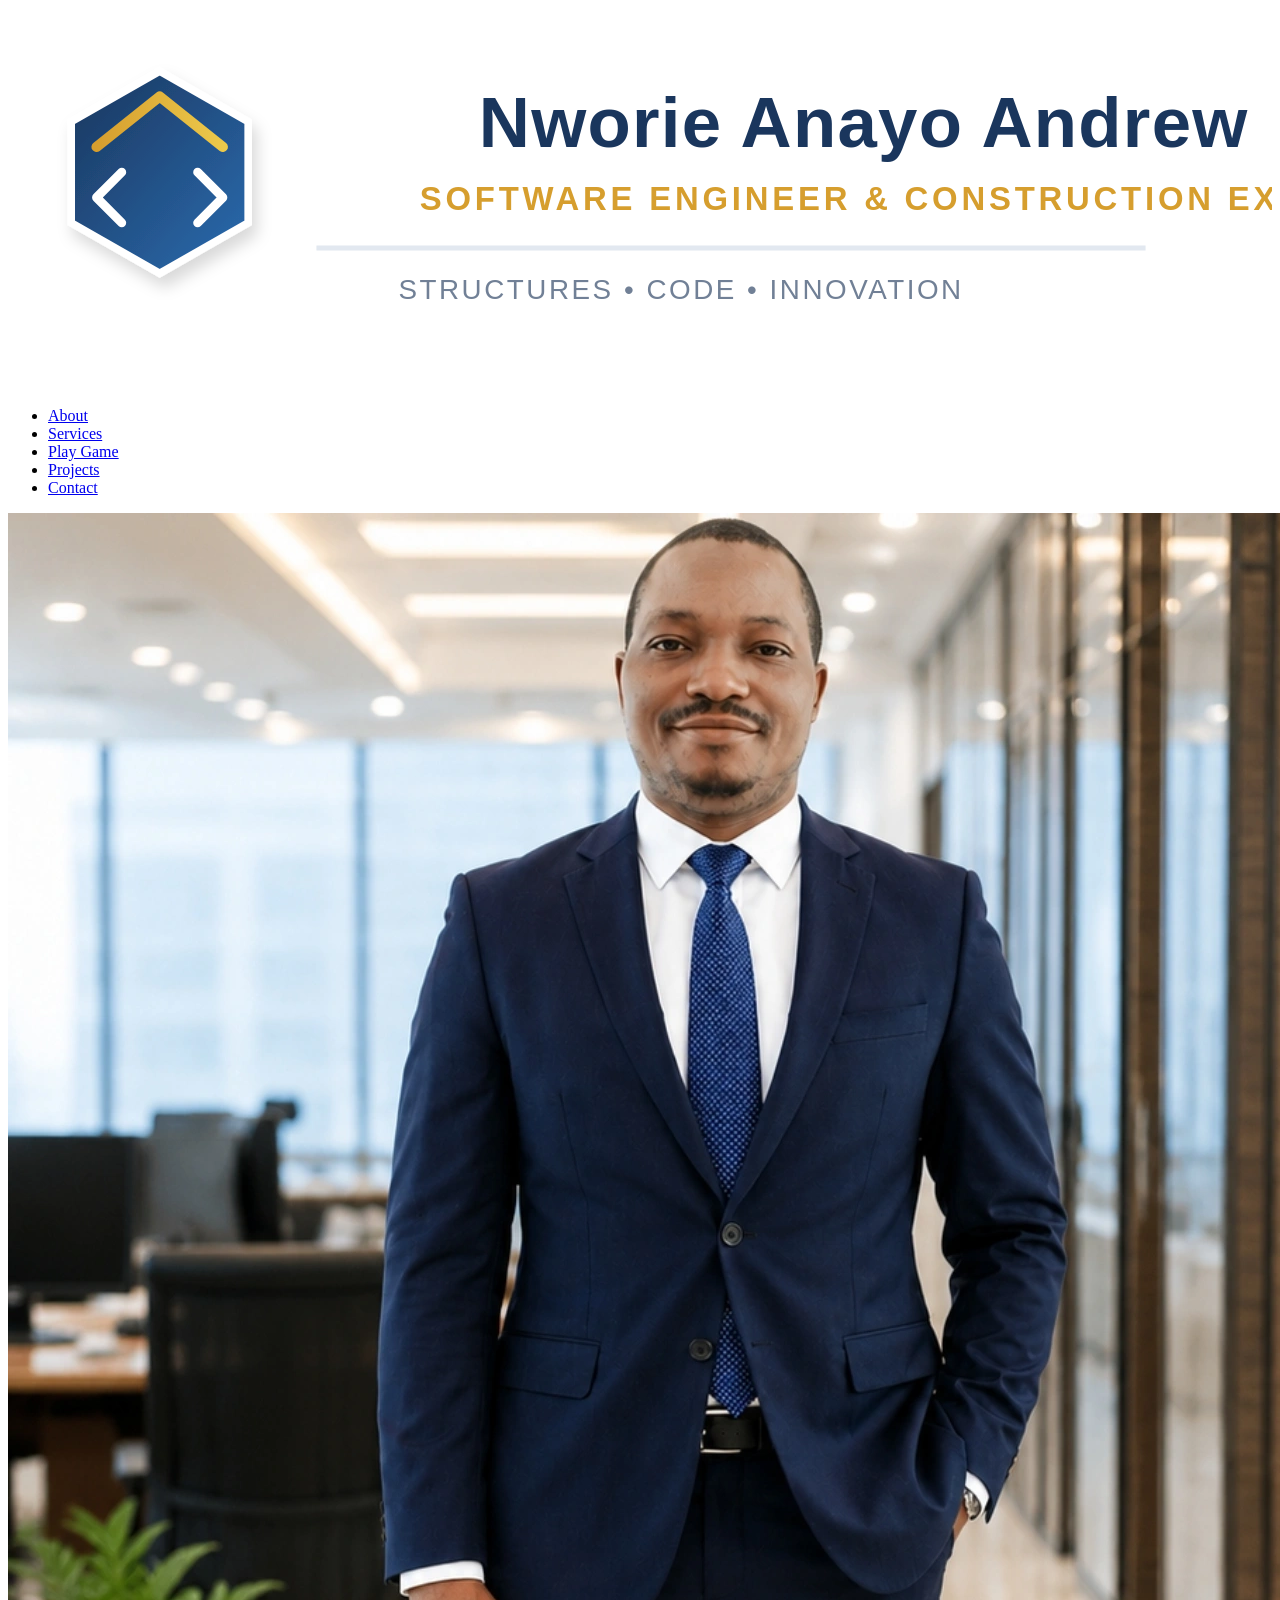
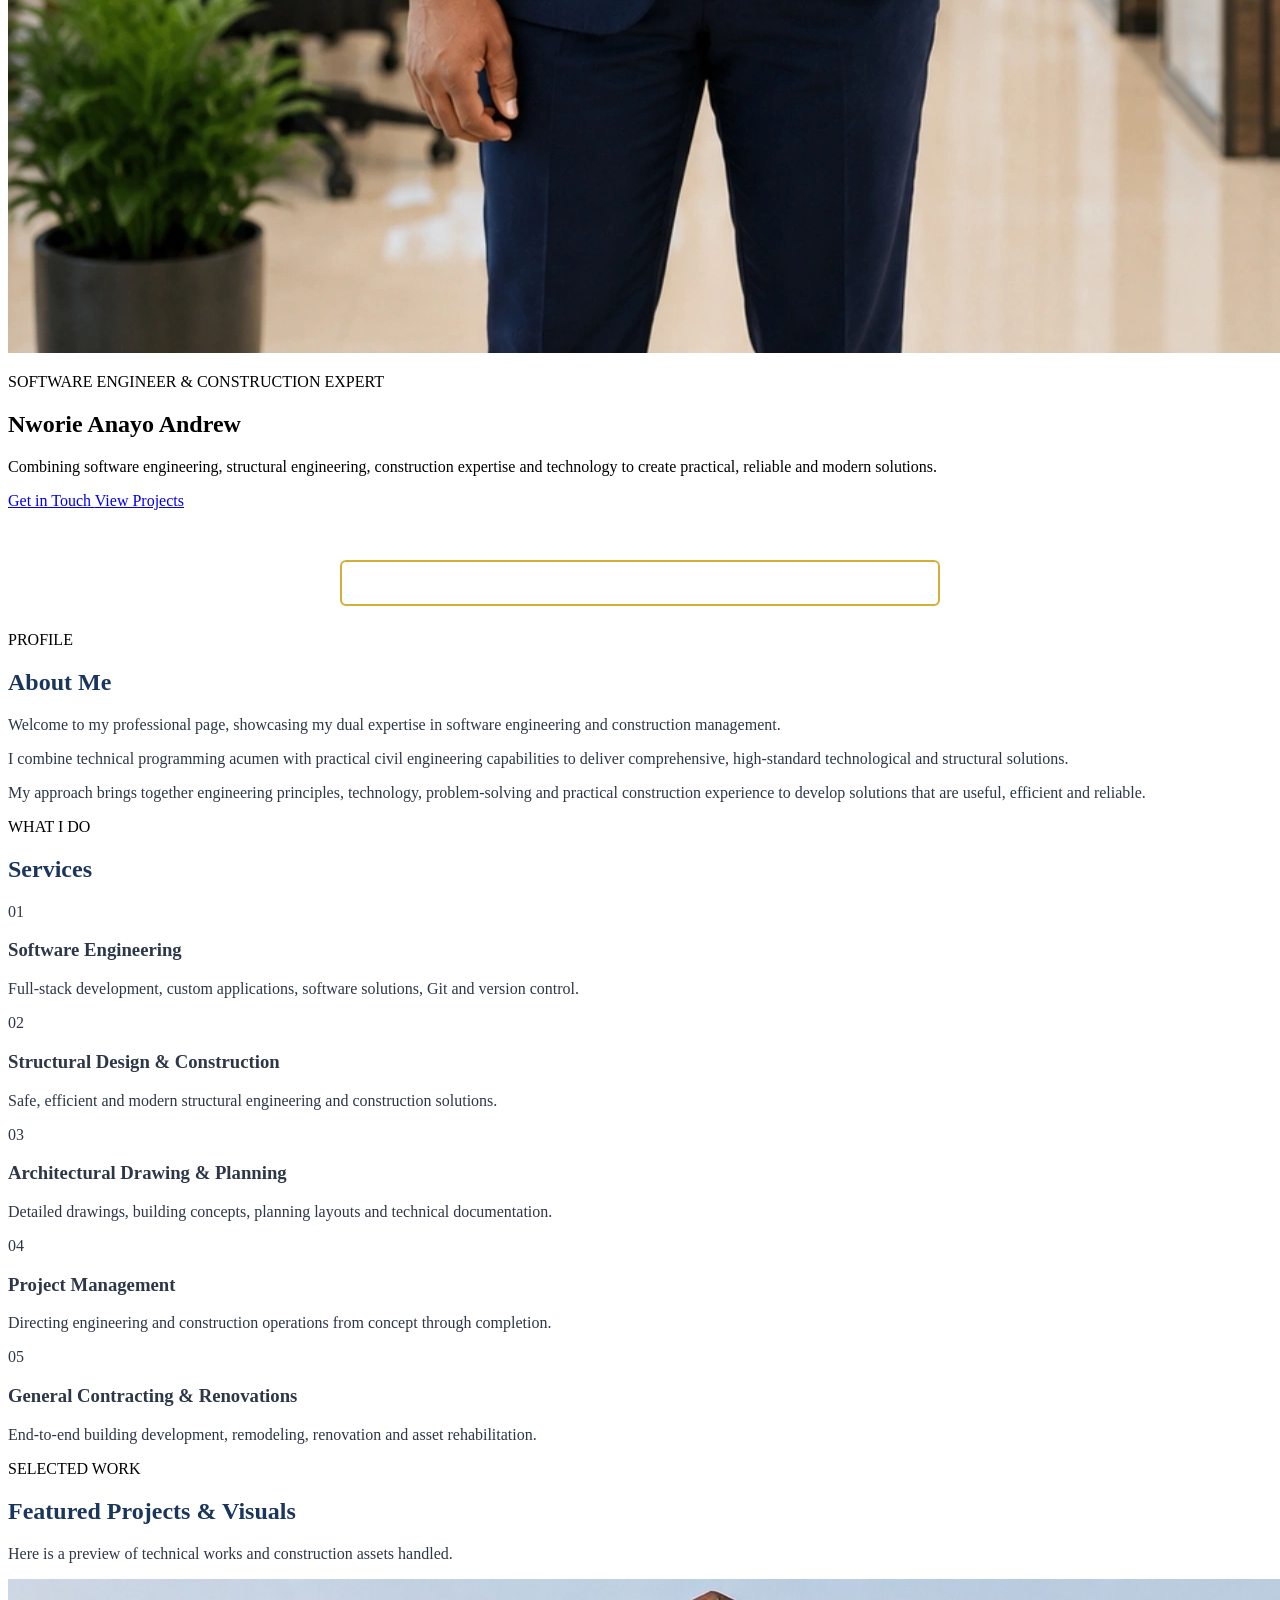
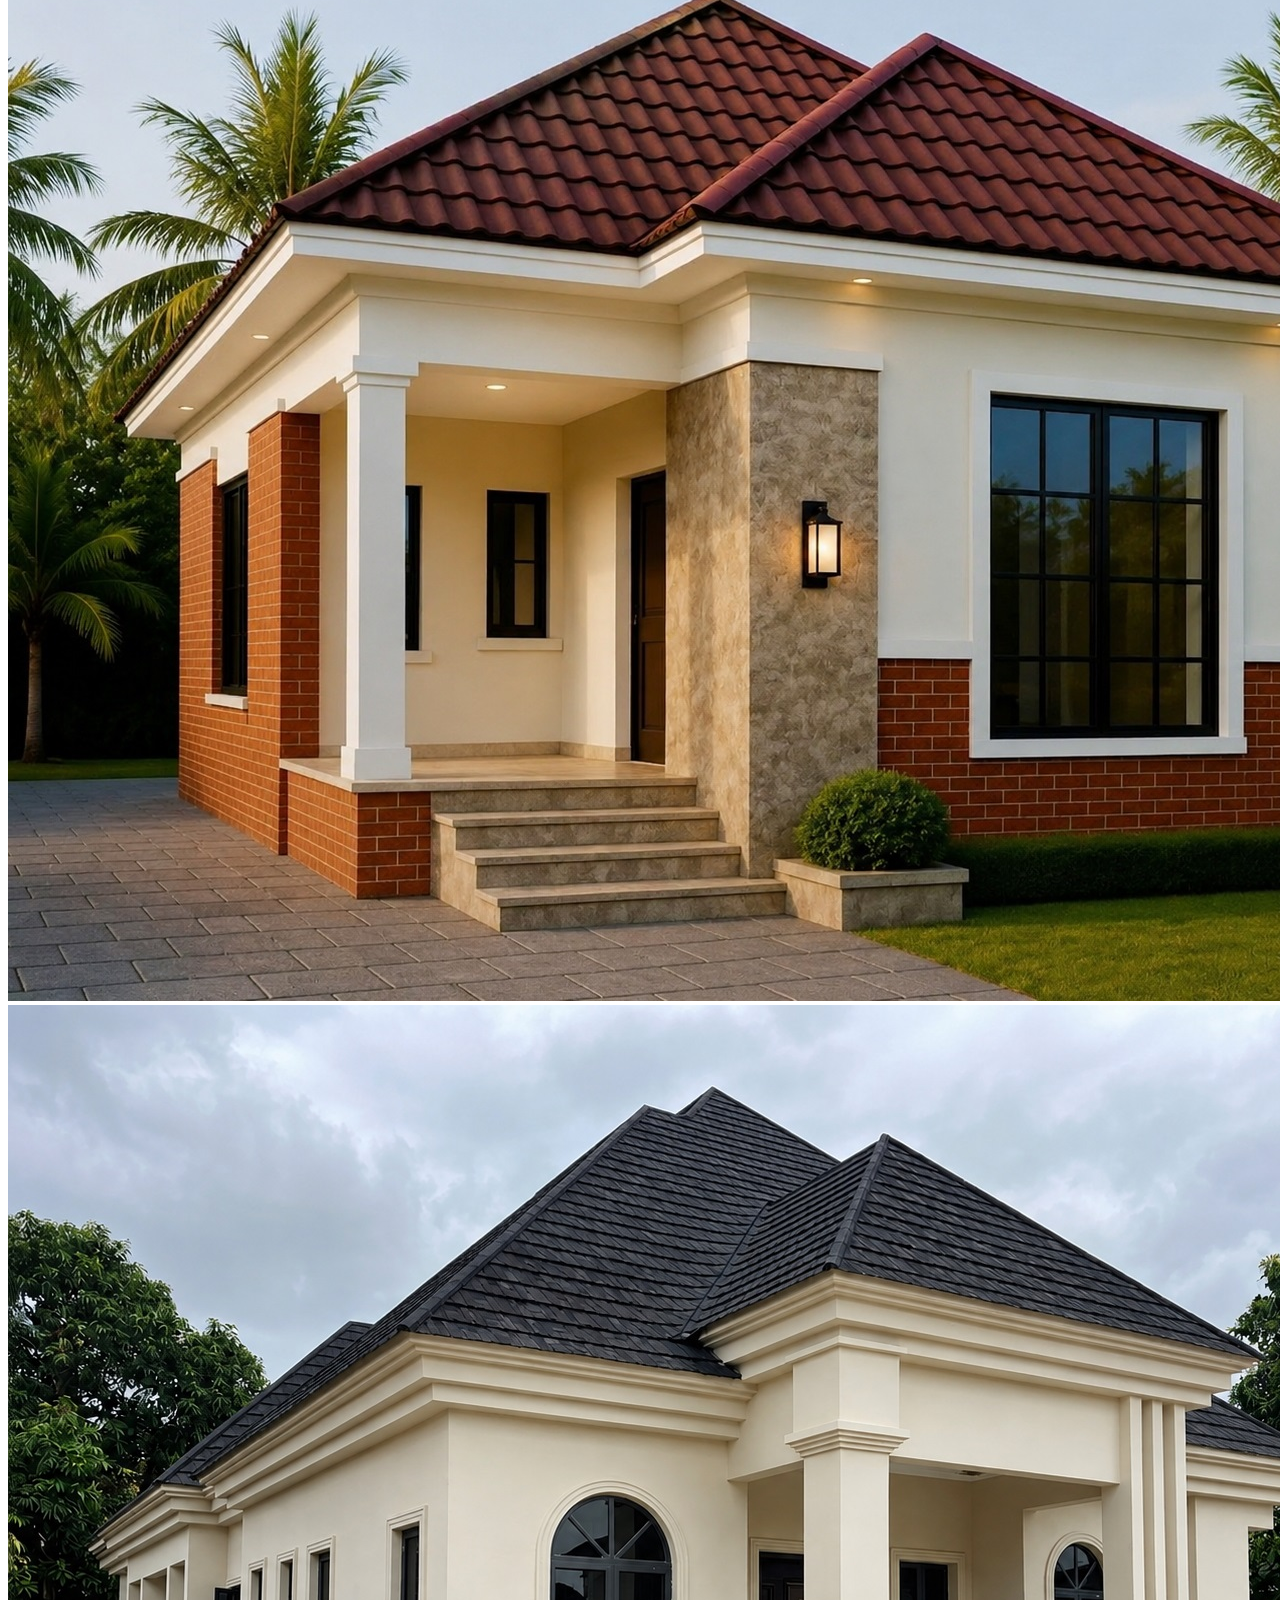
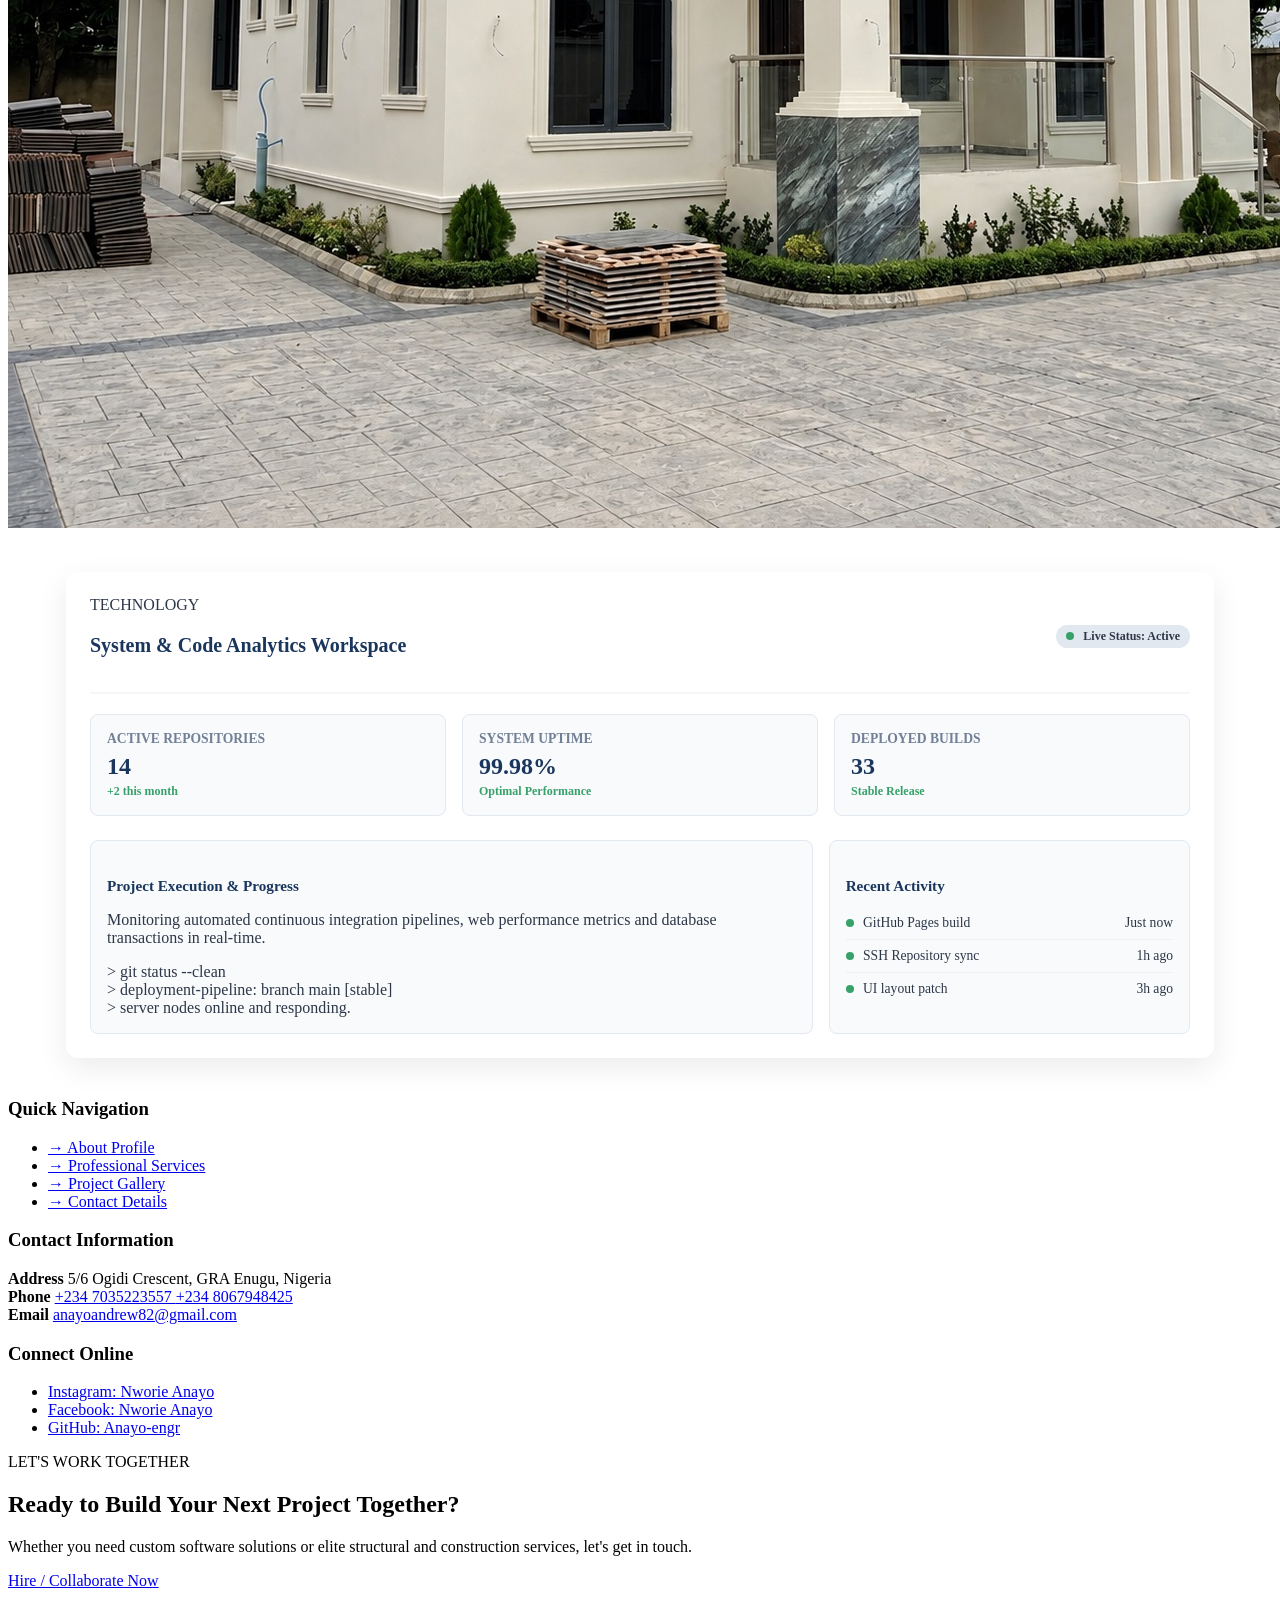
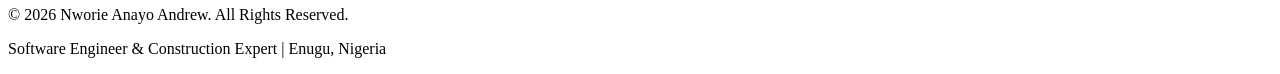
==== commit 829ffa03: "Refactor index.html for improved structure and styles Updated the HTML structure and added a contact" ====
--- a/index.html
+++ b/index.html
@@ -3,293 +3,30 @@
 <head>
     <meta charset="UTF-8">
     <meta name="viewport" content="width=device-width, initial-scale=1.0">
+
+    <meta
+        name="description"
+        content="Nworie Anayo Andrew — Software Engineer and Construction Expert specializing in software engineering, structural design, construction, project management and technical solutions."
+    >
+
     <title>Nworie Anayo Andrew | Software Engineer & Construction Expert</title>
-    <style>
-        :root {
-            --primary-color: #1a365d;
-            --accent-color: #d69e2e;
-            --bg-color: #f4f7f6;
-            --card-bg: #ffffff;
-            --text-color: #2d3748;
-            --border-color: #e2e8f0;
-        }
-
-        * {
-            box-sizing: border-box;
-            margin: 0;
-            padding: 0;
-        }
-
-        body {
-            font-family: 'Segoe UI', Tahoma, Geneva, Verdana, sans-serif;
-            background-color: var(--bg-color);
-            color: var(--text-color);
-            line-height: 1.6;
-        }
-
-        /* Header & Navigation */
-        header {
-            background-color: var(--primary-color);
-            color: white;
-            padding: 1rem 2rem;
-            position: sticky;
-            top: 0;
-            z-index: 1000;
-            box-shadow: 0 2px 4px rgba(0,0,0,0.1);
-        }
-
-        .nav-container {
-            max-width: 1200px;
-            margin: 0 auto;
-            display: flex;
-            justify-content: space-between;
-            align-items: center;
-            flex-wrap: wrap;
-        }
-
-        .logo {
-            font-size: 1.25rem;
-            font-weight: bold;
-            letter-spacing: 0.5px;
-        }
-
-        nav ul {
-            display: flex;
-            list-style: none;
-            gap: 20px;
-        }
-
-        nav a {
-            color: white;
-            text-decoration: none;
-            font-weight: 500;
-            transition: color 0.3s ease;
-        }
-
-        nav a:hover {
-            color: var(--accent-color);
-        }
-
-        /* Hero Section */
-        .hero {
-            background: linear-gradient(rgba(26, 54, 93, 0.85), rgba(26, 54, 93, 0.85)), url('hero-bg.jpg') center/cover no-repeat;
-            color: white;
-            text-align: center;
-            padding: 5rem 2rem;
-        }
-
-        .hero-content {
-            max-width: 800px;
-            margin: 0 auto;
-        }
-
-        .hero h1 {
-            font-size: 3rem;
-            margin-bottom: 15px;
-            color: #ffffff;
-        }
-
-        .hero p {
-            font-size: 1.25rem;
-            margin-bottom: 25px;
-            color: #e2e8f0;
-        }
-
-        .profile-img-placeholder {
-            width: 150px;
-            height: 150px;
-            border-radius: 50%;
-            background-color: #cbd5e0;
-            margin: 0 auto 20px;
-            border: 4px solid var(--accent-color);
-            display: flex;
-            align-items: center;
-            justify-content: center;
-            color: #4a5568;
-            font-size: 0.9rem;
-            text-align: center;
-            overflow: hidden;
-        }
-
-        .profile-img-placeholder img {
-            width: 100%;
-            height: 100%;
-            object-fit: cover;
-        }
-
-        .btn {
-            display: inline-block;
-            background-color: var(--accent-color);
-            color: #1a365d;
-            padding: 12px 30px;
-            border-radius: 4px;
-            text-decoration: none;
-            font-weight: bold;
-            transition: background 0.3s ease, transform 0.2s;
-        }
-
-        .btn:hover {
-            background-color: #b7791f;
-            transform: translateY(-2px);
-        }
-
-        /* Layout Container (Main Content + Sidebar) */
-        .container {
-            max-width: 1200px;
-            margin: 40px auto;
-            padding: 0 20px;
-            display: grid;
-            grid-template-columns: 2fr 1fr;
-            gap: 30px;
-        }
-
-        @media (max-width: 768px) {
-            .container {
-                grid-template-columns: 1fr;
-            }
-        }
-
-        /* Main Content Blocks */
-        main {
-            display: flex;
-            flex-direction: column;
-            gap: 30px;
-        }
-
-        .card {
-            background-color: var(--card-bg);
-            padding: 30px;
-            border-radius: 8px;
-            box-shadow: 0 4px 6px rgba(0, 0, 0, 0.05);
-        }
-
-        .card h2 {
-            margin-bottom: 15px;
-            color: var(--primary-color);
-            border-bottom: 2px solid var(--border-color);
-            padding-bottom: 8px;
-        }
-
-        .services-grid {
-            display: grid;
-            grid-template-columns: repeat(auto-fit, minmax(200px, 1fr));
-            gap: 20px;
-            margin-top: 15px;
-        }
-
-        .service-item {
-            background: var(--bg-color);
-            padding: 15px;
-            border-radius: 6px;
-            border-left: 4px solid var(--accent-color);
-        }
-
-        .image-gallery {
-            display: grid;
-            grid-template-columns: repeat(auto-fit, minmax(180px, 1fr));
-            gap: 15px;
-            margin-top: 20px;
-        }
-
-        .gallery-box {
-            height: 140px;
-            background-color: #e2e8f0;
-            border-radius: 6px;
-            display: flex;
-            align-items: center;
-            justify-content: center;
-            color: #718096;
-            font-size: 0.85rem;
-            text-align: center;
-            padding: 10px;
-            border: 2px dashed #cbd5e0;
-        }
-
-        /* Sidebar */
-        aside {
-            display: flex;
-            flex-direction: column;
-            gap: 30px;
-        }
-
-        .sidebar-card {
-            background-color: var(--card-bg);
-            padding: 25px;
-            border-radius: 8px;
-            box-shadow: 0 4px 6px rgba(0, 0, 0, 0.05);
-        }
-
-        .sidebar-card h3 {
-            color: var(--primary-color);
-            margin-bottom: 15px;
-            font-size: 1.2rem;
-            border-bottom: 2px solid var(--border-color);
-            padding-bottom: 6px;
-        }
-
-        .sidebar-card ul {
-            list-style: none;
-        }
-
-        .sidebar-card ul li {
-            margin-bottom: 10px;
-        }
-
-        .sidebar-card a {
-            color: var(--primary-color);
-            text-decoration: none;
-        }
-
-        .sidebar-card a:hover {
-            color: var(--accent-color);
-            text-decoration: underline;
-        }
-
-        /* Call to Action Section */
-        .cta-section {
-            background: linear-gradient(135deg, var(--primary-color), #2b6cb0);
-            color: white;
-            text-align: center;
-            padding: 50px 20px;
-            margin: 40px 0;
-            border-radius: 8px;
-        }
-
-        .cta-section h2 {
-            margin-bottom: 15px;
-            font-size: 2rem;
-            color: white;
-        }
-
-        .cta-section p {
-            margin-bottom: 25px;
-            font-size: 1.1rem;
-            color: #e2e8f0;
-        }
-
-        /* Footer */
-        footer {
-            background-color: #1a202c;
-            color: #a0aec0;
-            text-align: center;
-            padding: 30px 20px;
-            font-size: 0.9rem;
-        }
-
-        footer p {
-            margin-bottom: 10px;
-        }
-    </style>
+
+    <link rel="stylesheet" href="style.css">
 </head>
+
 <body>
 
-    <!-- Header & Navigation Menu -->
-    <header>
+    <!-- =========================
+         HEADER / NAVIGATION
+    ========================== -->
+    <header class="site-header">
         <div class="nav-container">
-            <div class="logo">
-                <img src="logo.svg" alt="Nworie Anayo Andrew Logo" style="height: 60px;">
-            </div>
-            <nav>
+
+            <a href="#" class="logo" aria-label="Nworie Anayo Andrew home">
+                <img src="logo.svg" alt="Nworie Anayo Andrew Logo">
+            </a>
+
+            <nav class="main-nav" aria-label="Main navigation">
                 <ul>
                     <li><a href="#about">About</a></li>
                     <li><a href="#services">Services</a></li>
@@ -298,342 +35,692 @@
                     <li><a href="#contact">Contact</a></li>
                 </ul>
             </nav>
+
         </div>
     </header>
 
-    <!-- Hero Section -->
+
+    <!-- =========================
+         HERO
+    ========================== -->
     <section class="hero">
         <div class="hero-content">
-           <div class="profile-img-placeholder">
-               <img src="profile.jpg" alt="Nworie Anayo Andrew">
-           </div>
-   
+
+            <div class="profile-img">
+                <img src="profile.jpg" alt="Nworie Anayo Andrew">
+            </div>
+
+            <p class="hero-eyebrow">
+                SOFTWARE ENGINEER & CONSTRUCTION EXPERT
+            </p>
+
             <h1>Nworie Anayo Andrew</h1>
-            <p>Software Engineer and Construction Expert</p>
-            <a href="#contact" class="btn">Get in Touch</a>
-<section class="contact-section">
-    <button class="contact-toggle-btn" onclick="toggleContactForm()">
-        Client Contact Form <span id="toggle-icon">+</span>
-    </button>
-    
-    <div id="contactFormContainer" class="contact-form-hidden" style="display: none;">
-        <form class="client-form" action="#" method="POST">
-            <div class="form-row">
-                <div class="form-group">
-                    <label>Surname:</label>
-                    <input type="text" name="surname" required>
-                </div>
-                <div class="form-group">
-                    <label>Other names:</label>
-                    <input type="text" name="othernames" required>
-                </div>
+
+            <p class="hero-description">
+                Combining software engineering, structural engineering,
+                construction expertise and technology to create practical,
+                reliable and modern solutions.
+            </p>
+
+            <div class="hero-actions">
+                <a href="#contact" class="btn btn-primary">
+                    Get in Touch
+                </a>
+
+                <a href="#portfolio" class="btn btn-secondary">
+                    View Projects
+                </a>
             </div>
 
-            <div class="form-row">
-                <div class="form-group">
-                    <label>Email Address:</label>
-                    <input type="email" name="email" required>
-                </div>
-                <div class="form-group">
-                    <label>Project Type:</label>
-                    <select name="project-type">
-                        <option value="residential">Residential Construction</option>
-                        <option value="commercial">Commercial Build</option>
-                        <option value="software">Software Development</option>
-                        <option value="other">Other Inquiry</option>
-                    </select>
-                </div>
+        </div>
+    </section>
+
+
+    <!-- =========================
+         CLIENT CONTACT FORM
+    ========================== -->
+    <section class="contact-section" id="client-contact">
+
+        <div class="contact-section-inner">
+
+            <button
+                type="button"
+                class="contact-toggle-btn"
+                onclick="toggleContactForm()"
+                aria-expanded="false"
+                aria-controls="contactFormContainer"
+            >
+                <span>Client Contact Form</span>
+                <span id="toggle-icon" aria-hidden="true">+</span>
+            </button>
+
+            <div
+                id="contactFormContainer"
+                class="contact-form-hidden"
+                hidden
+            >
+
+                <div class="contact-form-header">
+                    <h2>Tell Me About Your Project</h2>
+
+                    <p>
+                        Provide some basic information and I will have a
+                        better understanding of how I can assist you.
+                    </p>
+                </div>
+
+                <form class="client-form" action="#" method="POST">
+
+                    <div class="form-row">
+
+                        <div class="form-group">
+                            <label for="surname">Surname</label>
+                            <input
+                                type="text"
+                                id="surname"
+                                name="surname"
+                                autocomplete="family-name"
+                                required
+                            >
+                        </div>
+
+                        <div class="form-group">
+                            <label for="othernames">Other Names</label>
+                            <input
+                                type="text"
+                                id="othernames"
+                                name="othernames"
+                                autocomplete="given-name"
+                                required
+                            >
+                        </div>
+
+                    </div>
+
+
+                    <div class="form-row">
+
+                        <div class="form-group">
+                            <label for="email">Email Address</label>
+                            <input
+                                type="email"
+                                id="email"
+                                name="email"
+                                autocomplete="email"
+                                required
+                            >
+                        </div>
+
+                        <div class="form-group">
+                            <label for="project-type">Project Type</label>
+
+                            <select id="project-type" name="project-type">
+                                <option value="residential">
+                                    Residential Construction
+                                </option>
+
+                                <option value="commercial">
+                                    Commercial Build
+                                </option>
+
+                                <option value="software">
+                                    Software Development
+                                </option>
+
+                                <option value="structural">
+                                    Structural Engineering
+                                </option>
+
+                                <option value="other">
+                                    Other Inquiry
+                                </option>
+                            </select>
+                        </div>
+
+                    </div>
+
+
+                    <div class="form-group">
+                        <label for="location">
+                            Project Location / Site
+                        </label>
+
+                        <input
+                            type="text"
+                            id="location"
+                            name="location"
+                            required
+                        >
+                    </div>
+
+
+                    <div class="form-row">
+
+                        <div class="form-group">
+                            <label for="budget">
+                                Estimated Budget
+                            </label>
+
+                            <input
+                                type="text"
+                                id="budget"
+                                name="budget"
+                                placeholder="e.g. ₦5,000,000"
+                            >
+                        </div>
+
+                        <div class="form-group">
+                            <label for="timeline">
+                                Timeline / Deadline
+                            </label>
+
+                            <input
+                                type="text"
+                                id="timeline"
+                                name="timeline"
+                                placeholder="e.g. 6 months"
+                            >
+                        </div>
+
+                    </div>
+
+
+                    <div class="form-group">
+                        <label for="comments">
+                            Project Details / Comments
+                        </label>
+
+                        <textarea
+                            id="comments"
+                            name="comments"
+                            rows="5"
+                            placeholder="Tell me briefly about your project..."
+                        ></textarea>
+                    </div>
+
+
+                    <button type="submit" class="submit-btn">
+                        Send Message
+                    </button>
+
+                </form>
+
             </div>
 
-            <div class="form-group">
-                <label>Project Location / Site:</label>
-                <input type="text" name="location" required>
+        </div>
+
+    </section>
+
+
+    <!-- =========================
+         MAIN CONTENT
+    ========================== -->
+    <div class="container">
+
+        <main>
+
+            <!-- ABOUT -->
+            <section id="about" class="card">
+
+                <div class="section-heading">
+                    <span class="section-label">PROFILE</span>
+                    <h2>About Me</h2>
+                </div>
+
+                <div class="about-content">
+
+                    <p>
+                        Welcome to my professional page, showcasing my dual
+                        expertise in software engineering and construction
+                        management.
+                    </p>
+
+                    <p>
+                        I combine technical programming acumen with practical
+                        civil engineering capabilities to deliver comprehensive,
+                        high-standard technological and structural solutions.
+                    </p>
+
+                    <p>
+                        My approach brings together engineering principles,
+                        technology, problem-solving and practical construction
+                        experience to develop solutions that are useful,
+                        efficient and reliable.
+                    </p>
+
+                </div>
+
+            </section>
+
+
+            <!-- SERVICES -->
+            <section id="services" class="card">
+
+                <div class="section-heading">
+                    <span class="section-label">WHAT I DO</span>
+                    <h2>Services</h2>
+                </div>
+
+                <div class="services-grid">
+
+                    <article class="service-item">
+                        <div class="service-number">01</div>
+
+                        <h3>Software Engineering</h3>
+
+                        <p>
+                            Full-stack development, custom applications,
+                            software solutions, Git and version control.
+                        </p>
+                    </article>
+
+
+                    <article class="service-item">
+                        <div class="service-number">02</div>
+
+                        <h3>Structural Design & Construction</h3>
+
+                        <p>
+                            Safe, efficient and modern structural engineering
+                            and construction solutions.
+                        </p>
+                    </article>
+
+
+                    <article class="service-item">
+                        <div class="service-number">03</div>
+
+                        <h3>Architectural Drawing & Planning</h3>
+
+                        <p>
+                            Detailed drawings, building concepts, planning
+                            layouts and technical documentation.
+                        </p>
+                    </article>
+
+
+                    <article class="service-item">
+                        <div class="service-number">04</div>
+
+                        <h3>Project Management</h3>
+
+                        <p>
+                            Directing engineering and construction operations
+                            from concept through completion.
+                        </p>
+                    </article>
+
+
+                    <article class="service-item">
+                        <div class="service-number">05</div>
+
+                        <h3>General Contracting & Renovations</h3>
+
+                        <p>
+                            End-to-end building development, remodeling,
+                            renovation and asset rehabilitation.
+                        </p>
+                    </article>
+
+                </div>
+
+            </section>
+
+
+            <!-- PORTFOLIO -->
+            <section id="portfolio" class="card">
+
+                <div class="section-heading">
+                    <span class="section-label">SELECTED WORK</span>
+
+                    <h2>Featured Projects & Visuals</h2>
+                </div>
+
+                <p class="section-intro">
+                    Here is a preview of technical works and construction
+                    assets handled.
+                </p>
+
+                <div class="image-gallery">
+
+                    <div class="gallery-box">
+                        <img
+                            src="site-image-1.jpg"
+                            alt="Construction drawing"
+                        >
+                    </div>
+
+                    <div class="gallery-box">
+                        <img
+                            src="site-image-2.jpg"
+                            alt="Construction site project"
+                        >
+                    </div>
+
+                </div>
+
+            </section>
+
+
+            <!-- SOFTWARE DASHBOARD -->
+            <section class="dashboard-container">
+
+                <div class="dashboard-header">
+
+                    <div>
+                        <span class="dashboard-label">
+                            TECHNOLOGY
+                        </span>
+
+                        <h3>
+                            System & Code Analytics Workspace
+                        </h3>
+                    </div>
+
+                    <span class="dashboard-badge">
+                        <span class="status-indicator"></span>
+                        Live Status: Active
+                    </span>
+
+                </div>
+
+
+                <div class="dashboard-metrics">
+
+                    <div class="metric-card">
+                        <div class="metric-title">
+                            Active Repositories
+                        </div>
+
+                        <div class="metric-value">
+                            14
+                        </div>
+
+                        <div class="metric-trend">
+                            +2 this month
+                        </div>
+                    </div>
+
+
+                    <div class="metric-card">
+                        <div class="metric-title">
+                            System Uptime
+                        </div>
+
+                        <div class="metric-value">
+                            99.98%
+                        </div>
+
+                        <div class="metric-trend">
+                            Optimal Performance
+                        </div>
+                    </div>
+
+
+                    <div class="metric-card">
+                        <div class="metric-title">
+                            Deployed Builds
+                        </div>
+
+                        <div class="metric-value">
+                            33
+                        </div>
+
+                        <div class="metric-trend">
+                            Stable Release
+                        </div>
+                    </div>
+
+                </div>
+
+
+                <div class="dashboard-workspace">
+
+                    <div class="workspace-panel">
+
+                        <h4>
+                            Project Execution & Progress
+                        </h4>
+
+                        <p>
+                            Monitoring automated continuous integration
+                            pipelines, web performance metrics and database
+                            transactions in real-time.
+                        </p>
+
+                        <div class="terminal-box">
+                            &gt; git status --clean<br>
+                            &gt; deployment-pipeline: branch main [stable]<br>
+                            &gt; server nodes online and responding.
+                        </div>
+
+                    </div>
+
+
+                    <div class="workspace-panel">
+
+                        <h4>
+                            Recent Activity
+                        </h4>
+
+                        <ul class="activity-list">
+
+                            <li class="activity-item">
+                                <span>
+                                    <span class="status-indicator"></span>
+                                    GitHub Pages build
+                                </span>
+
+                                <span class="activity-time">
+                                    Just now
+                                </span>
+                            </li>
+
+                            <li class="activity-item">
+                                <span>
+                                    <span class="status-indicator"></span>
+                                    SSH Repository sync
+                                </span>
+
+                                <span class="activity-time">
+                                    1h ago
+                                </span>
+                            </li>
+
+                            <li class="activity-item">
+                                <span>
+                                    <span class="status-indicator"></span>
+                                    UI layout patch
+                                </span>
+
+                                <span class="activity-time">
+                                    3h ago
+                                </span>
+                            </li>
+
+                        </ul>
+
+                    </div>
+
+                </div>
+
+            </section>
+
+        </main>
+
+
+        <!-- SIDEBAR -->
+        <aside>
+
+            <div class="sidebar-card">
+
+                <h3>Quick Navigation</h3>
+
+                <ul>
+                    <li>
+                        <a href="#about">→ About Profile</a>
+                    </li>
+
+                    <li>
+                        <a href="#services">
+                            → Professional Services
+                        </a>
+                    </li>
+
+                    <li>
+                        <a href="#portfolio">
+                            → Project Gallery
+                        </a>
+                    </li>
+
+                    <li>
+                        <a href="#contact">
+                            → Contact Details
+                        </a>
+                    </li>
+                </ul>
+
             </div>
 
-            <div class="form-row">
-                <div class="form-group">
-                    <label>Estimated Budget:</label>
-                    <input type="text" name="budget">
-                </div>
-                <div class="form-group">
-                    <label>Timeline / Deadline:</label>
-                    <input type="text" name="timeline">
-                </div>
+
+            <div class="sidebar-card" id="contact">
+
+                <h3>Contact Information</h3>
+
+                <div class="contact-detail">
+
+                    <strong>Address</strong>
+
+                    <span>
+                        5/6 Ogidi Crescent,
+                        GRA Enugu, Nigeria
+                    </span>
+
+                </div>
+
+
+                <div class="contact-detail">
+
+                    <strong>Phone</strong>
+
+                    <span>
+                        <a href="tel:+2347035223557">
+                            +234 7035223557
+                        </a>
+
+                        <a href="tel:+2348067948425">
+                            +234 8067948425
+                        </a>
+                    </span>
+
+                </div>
+
+
+                <div class="contact-detail">
+
+                    <strong>Email</strong>
+
+                    <a href="mailto:anayoandrew82@gmail.com">
+                        anayoandrew82@gmail.com
+                    </a>
+
+                </div>
+
             </div>
 
-            <div class="form-group">
-                <label>Project Details / Comments:</label>
-                <textarea name="comments" rows="3"></textarea>
+
+            <div class="sidebar-card">
+
+                <h3>Connect Online</h3>
+
+                <ul>
+
+                    <li>
+                        <a
+                            href="#"
+                            target="_blank"
+                            rel="noopener noreferrer"
+                        >
+                            Instagram: Nworie Anayo
+                        </a>
+                    </li>
+
+                    <li>
+                        <a
+                            href="#"
+                            target="_blank"
+                            rel="noopener noreferrer"
+                        >
+                            Facebook: Nworie Anayo
+                        </a>
+                    </li>
+
+                    <li>
+                        <a
+                            href="https://github.com/Anayo-engr"
+                            target="_blank"
+                            rel="noopener noreferrer"
+                        >
+                            GitHub: Anayo-engr
+                        </a>
+                    </li>
+
+                </ul>
+
             </div>
 
-            <button type="submit" class="submit-btn">Send Message</button>
-        </form>
+        </aside>
+
     </div>
-</section>
-
-    <!-- Main Grid Container -->
-    <div class="container">
-        
-        <!-- Main Content Area -->
-        <main>
-            <!-- About Section -->
-            <section id="about" class="card">
-                <h2>About Me</h2>
-                <p>Welcome to my professional page, showcasing my dual expertise in software engineering and construction management. I combine technical programming acumen with practical civil engineering capabilities to deliver comprehensive, high-standard technological and structural solutions.</p>
-            </section>
-
-            <!-- Services Section -->
-            <section id="services" class="card">
-                <h2>Services</h2>
-                <div class="services-grid">
-                    <div class="service-item"><strong>Software Engineering:</strong> Full-stack development, custom applications, and version control.</div>
-                    <div class="service-item"><strong>Structural Design & Construction:</strong> Safe, efficient, and modern structural execution.</div>
-                    <div class="service-item"><strong>Architectural Drawing & Planning:</strong> Detailed blue-prints and conceptual layouts.</div>
-                    <div class="service-item"><strong>Project Management:</strong> Directing engineering operations from concept to completion.</div>
-                    <div class="service-item"><strong>General Contracting & Renovations:</strong> End-to-end building development, remodeling, and asset rehabilitation.</div>
-                </div>
-            </section>
-
-            <!-- Portfolio / Image Showcase Section -->
-            <section id="portfolio" class="card">
-                <h2>Featured Projects & Visuals</h2>
-                <p>Here is a preview of technical works and construction assets handled:</p>
-                <div class="image-gallery">
-                     <div class="gallery-box"><img src="site-image-1.jpg" alt="Construction Drawing 1" style="width:100%; height:100%; object-fit:cover; border-radius:4px;"></div>
-<div class="gallery-box"><img src="site-image-2.jpg" alt="Site Image 2" style="width:100%; height:100%; object-fit:cover; border-radius:4px;"></div>
-                    
-                 </div>
-<style>
-/* --- Software Dashboard Styles --- */
-.dashboard-container {
-    background: #ffffff;
-    border-radius: 12px;
-    box-shadow: 0 10px 30px rgba(0, 0, 0, 0.08);
-    padding: 24px;
-    margin: 40px auto;
-    max-width: 1100px;
-    color: #2d3748;
-    text-align: left;
-}
-
-.dashboard-header {
-    display: flex;
-    justify-content: space-between;
-    align-items: center;
-    margin-bottom: 20px;
-    border-bottom: 2px solid #f4f7f6;
-    padding-bottom: 15px;
-}
-
-.dashboard-header h3 {
-    font-size: 1.25rem;
-    color: #1a365d;
-    font-weight: 700;
-    margin: 0;
-}
-
-.dashboard-badge {
-    background: #e2e8f0;
-    color: #2d3748;
-    padding: 4px 10px;
-    font-size: 0.75rem;
-    border-radius: 20px;
-    font-weight: 600;
-}
-
-.dashboard-metrics {
-    display: grid;
-    grid-template-columns: repeat(auto-fit, minmax(200px, 1fr));
-    gap: 16px;
-    margin-bottom: 24px;
-}
-
-.metric-card {
-    background: #f8fafc;
-    border: 1px solid #e2e8f0;
-    border-radius: 8px;
-    padding: 16px;
-}
-
-.metric-title {
-    font-size: 0.85rem;
-    color: #718096;
-    font-weight: 600;
-    text-transform: uppercase;
-}
-
-.metric-value {
-    font-size: 1.5rem;
-    color: #1a365d;
-    font-weight: 800;
-    margin-top: 6px;
-}
-
-.metric-trend {
-    font-size: 0.75rem;
-    color: #38a169;
-    font-weight: 600;
-    margin-top: 4px;
-}
-
-.dashboard-workspace {
-    display: grid;
-    grid-template-columns: 2fr 1fr;
-    gap: 16px;
-}
-
-@media (max-width: 768px) {
-    .dashboard-workspace {
-        grid-template-columns: 1fr;
-    }
-}
-
-.workspace-panel {
-    background: #f8fafc;
-    border: 1px solid #e2e8f0;
-    border-radius: 8px;
-    padding: 16px;
-}
-
-.workspace-panel h4 {
-    font-size: 0.95rem;
-    color: #2d3748;
-    margin-bottom: 12px;
-    font-weight: 700;
-}
-
-.activity-list {
-    list-style: none;
-    padding: 0;
-    margin: 0;
-}
-
-.activity-item {
-    font-size: 0.85rem;
-    padding: 8px 0;
-    border-bottom: 1px solid #edf2f7;
-    display: flex;
-    justify-content: space-between;
-}
-
-.activity-item:last-child {
-    border-bottom: none;
-}
-
-.status-indicator {
-    display: inline-block;
-    width: 8px;
-    height: 8px;
-    background-color: #38a169;
-    border-radius: 50%;
-    margin-right: 6px;
-}
-</style>
-            <section class="dashboard-container">
-                <div class="dashboard-header">
-                    <h3>System & Code Analytics Workspace</h3>
-                    <span class="dashboard-badge">Live Status: Active</span>
-                </div>
-
-    <!-- Quick Stats Metrics -->
-    <div class="dashboard-metrics">
-        <div class="metric-card">
-            <div class="metric-title">Active Repositories</div>
-            <div class="metric-value">14</div>
-            <div class="metric-trend">+2 this month</div>
+
+
+    <!-- CALL TO ACTION -->
+    <section class="cta-section">
+
+        <div class="cta-content">
+
+            <span class="section-label">
+                LET'S WORK TOGETHER
+            </span>
+
+            <h2>
+                Ready to Build Your Next Project Together?
+            </h2>
+
+            <p>
+                Whether you need custom software solutions or elite
+                structural and construction services, let's get in touch.
+            </p>
+
+            <a
+                href="mailto:anayoandrew82@gmail.com"
+                class="btn btn-primary"
+            >
+                Hire / Collaborate Now
+            </a>
+
         </div>
-        <div class="metric-card">
-            <div class="metric-title">System Uptime</div>
-            <div class="metric-value">99.98%</div>
-            <div class="metric-trend">Optimal Performance</div>
-        </div>
-        <div class="metric-card">
-            <div class="metric-title">Deployed Builds</div>
-            <div class="metric-value">33</div>
-            <div class="metric-trend">Stable Release</div>
-        </div>
-    </div>
-
-    <!-- Workspace Panels -->
-    <div class="dashboard-workspace">
-        <div class="workspace-panel">
-            <h4>Project Execution & Progress</h4>
-            <p style="font-size: 0.85rem; color: #4a5568; line-height: 1.5; margin-bottom: 12px;">
-                Monitoring automated continuous integration pipelines, web performance metrics, and database transactions in real-time.
-            </p>
-            <div style="background: #1a365d; color: #fff; padding: 12px; border-radius: 6px; font-family: monospace; font-size: 0.8rem;">
-                &gt; git status --clean<br>
-                &gt; deployment-pipeline: branch main [stable]<br>
-                &gt; server nodes online and responding.
-            </div>
-        </div>
-
-        <div class="workspace-panel">
-            <h4>Recent Activity</h4>
-            <ul class="activity-list">
-                <li class="activity-item">
-                    <span><span class="status-indicator"></span>GitHub Pages build</span>
-                    <span style="color: #718096;">Just now</span>
-                </li>
-                <li class="activity-item">
-                    <span><span class="status-indicator"></span>SSH Repository sync</span>
-                    <span style="color: #718096;">1h ago</span>
-                </li>
-                <li class="activity-item">
-                    <span><span class="status-indicator"></span>UI layout patch</span>
-                    <span style="color: #718096;">3h ago</span>
-                </li>
-            </ul>
-        </div>
-    </div>
-</section>
-                </div>
-            </section>
-        </main>
-
-        <!-- Sidebar Section -->
-        <aside>
-            <div class="sidebar-card">
-                <h3>Quick Navigation</h3>
-                <ul>
-                    <li><a href="#about">&rarr; About Profile</a></li>
-                    <li><a href="#services">&rarr; Professional Services</a></li>
-                    <li><a href="#portfolio">&rarr; Project Gallery</a></li>
-                    <li><a href="#contact">&rarr; Contact Details</a></li>
-                </ul>
-            </div>
-
-            <div class="sidebar-card" id="contact">
-                <h3>Contact Information</h3>
-                <p style="margin-bottom: 8px;"><strong>Address:</strong><br>5/6 Ogidi Crescent, GRA Enugu, Nigeria</p>
-                <p style="margin-bottom: 8px;"><strong>Phone:</strong><br>+234 7035223557<br>+234 8067948425</p>
-                <p style="margin-bottom: 8px;"><strong>Email:</strong><br><a href="mailto:anayoandrew82@gmail.com">anayoandrew82@gmail.com</a></p>
-            </div>
-
-            <div class="sidebar-card">
-                <h3>Connect Online</h3>
-                <ul>
-                    <li><a href="#" target="_blank">Instagram: Nworie Anayo</a></li>
-                    <li><a href="#" target="_blank">Facebook: Nworie Anayo</a></li>
-                    <li><a href="https://github.com/Anayo-engr" target="_blank">GitHub: Anayo-engr</a></li>
-                </ul>
-            </div>
-        </aside>
-
-    </div>
-
-    <!-- Call to Action Section -->
-    <section class="cta-section">
-        <h2>Ready to Build Your Next Project Together?</h2>
-        <p>Whether you need custom software solutions or elite structural construction services, let's get in touch.</p>
-        <a href="mailto:anayoandrew82@gmail.com" class="btn">Hire / Collaborate Now</a>
+
     </section>
 
-    <!-- Footer -->
+
+    <!-- FOOTER -->
     <footer>
-        <p>&copy; 2026 Nworie Anayo Andrew. All Rights Reserved.</p>
-        <p>Software Engineer & Construction Expert | Enugu, Nigeria</p>
+
+        <p>
+            &copy; 2026 Nworie Anayo Andrew.
+            All Rights Reserved.
+        </p>
+
+        <p>
+            Software Engineer & Construction Expert |
+            Enugu, Nigeria
+        </p>
+
     </footer>
+
+
     <script src="script.js"></script>
+
 </body>
 </html>
--- a/style.css
+++ b/style.css
@@ -0,0 +1,517 @@
+Set-Content -Path style.css -Value @"
+body {
+    font-family: 'Segoe UI', Tahoma, Geneva, Verdana, sans-serif;
+    line-height: 1.6;
+    margin: 0;
+    padding: 0;
+    background-color: #f4f7f6;
+    color: #333;
+}
+
+header {
+    background: #1e3d59;
+    color: #fff;
+    padding: 2rem 1rem;
+    text-align: center;
+}
+
+header h1 {
+    margin: 0;
+    font-size: 2.5rem;
+}
+
+section {
+    background: #fff;
+    margin: 20px auto;
+    padding: 20px;
+    max-width: 800px;
+    border-radius: 8px;
+    box-shadow: 0 4px 6px rgba(0, 0, 0, 0.05);
+}
+
+h2 {
+    color: #17b978;
+    border-bottom: 2px solid #f0f0f0;
+    padding-bottom: 8px;
+}
+
+ul {
+    padding-left: 20px;
+}
+
+footer {
+    text-align: center;
+    padding: 20px;
+    color: #777;
+    font-size: 0.9rem;
+}
+"@
+/* Contact Form Modal / Toggle Styles */
+.form-toggle-container {
+    text-align: center;
+    margin: 30px 0;
+}
+
+.form-toggle-btn {
+    background-color: var(--primary-color);
+    color: white;
+    border: none;
+    padding: 14px 28px;
+    font-size: 1.1rem;
+    font-weight: bold;
+    border-radius: 6px;
+    cursor: pointer;
+    box-shadow: 0 4px 6px rgba(0,0,0,0.1);
+    transition: background 0.3s ease, transform 0.2s;
+}
+
+.form-toggle-btn:hover {
+    background-color: #2b6cb0;
+    transform: translateY(-2px);
+}
+
+.contact-form-wrapper {
+    display: none;
+    background: var(--card-bg);
+    max-width: 600px;
+    margin: 20px auto;
+    padding: 30px;
+    border-radius: 8px;
+    box-shadow: 0 4px 12px rgba(0,0,0,0.15);
+    border: 1px solid var(--border-color);
+    text-align: left;
+}
+
+.contact-form-wrapper.active {
+    display: block;
+}
+
+.contact-form-wrapper h2 {
+    color: var(--primary-color);
+    margin-bottom: 20px;
+    text-align: center;
+    border-bottom: 2px solid var(--border-color);
+    padding-bottom: 10px;
+}
+
+.form-group {
+    margin-bottom: 15px;
+}
+
+.form-row {
+    display: flex;
+    gap: 15px;
+}
+
+.form-row .form-group {
+    flex: 1;
+}
+
+.contact-form-wrapper label {
+    display: block;
+    margin-bottom: 5px;
+    font-weight: 600;
+    color: var(--text-color);
+    font-size: 0.95rem;
+}
+
+.contact-form-wrapper input,
+.contact-form-wrapper select,
+.contact-form-wrapper textarea {
+    width: 100%;
+    padding: 10px;
+    border: 1px solid var(--border-color);
+    border-radius: 4px;
+    font-size: 1rem;
+    font-family: inherit;
+    background-color: var(--bg-color);
+    color: var(--text-color);
+}
+
+.contact-form-wrapper textarea {
+    resize: vertical;
+    height: 100px;
+}
+/* Keep form hidden by default until toggled */
+.contact-form-wrapper {
+    display: none;
+}
+
+.contact-form-wrapper.active {
+    display: block;
+}
+/* --- Software Dashboard Styles --- */
+.dashboard-container {
+    background: #ffffff;
+    border-radius: 12px;
+    box-shadow: 0 10px 30px rgba(0, 0, 0, 0.08);
+    padding: 24px;
+    margin: 40px auto;
+    max-width: 1100px;
+    font-family: inherit;
+    color: #2d3748;
+    text-align: left;
+}
+
+.dashboard-header {
+    display: flex;
+    justify-content: space-between;
+    align-items: center;
+    margin-bottom: 20px;
+    border-bottom: 2px solid #f4f7f6;
+    padding-bottom: 15px;
+}
+
+.dashboard-header h3 {
+    font-size: 1.25rem;
+    color: #1a365d;
+    font-weight: 700;
+}
+
+.dashboard-badge {
+    background: #e2e8f0;
+    color: #2d3748;
+    padding: 4px 10px;
+    font-size: 0.75rem;
+    border-radius: 20px;
+    font-weight: 600;
+}
+
+/* Metrics Grid */
+.dashboard-metrics {
+    display: grid;
+    grid-template-columns: repeat(auto-fit, minmax(220px, 1fr));
+    gap: 16px;
+    margin-bottom: 24px;
+}
+
+.metric-card {
+    background: #f8fafc;
+    border: 1px solid #e2e8f0;
+    border-radius: 8px;
+    padding: 16px;
+}
+
+.metric-title {
+    font-size: 0.85rem;
+    color: #718096;
+    font-weight: 600;
+    text-transform: uppercase;
+}
+
+.metric-value {
+    font-size: 1.5rem;
+    color: #1a365d;
+    font-weight: 800;
+    margin-top: 6px;
+}
+
+.metric-trend {
+    font-size: 0.75rem;
+    color: #38a169;
+    font-weight: 600;
+    margin-top: 4px;
+}
+
+/* Analytics Workspace / Visual Grid */
+.dashboard-workspace {
+    display: grid;
+    grid-template-columns: 2fr 1fr;
+    gap: 16px;
+}
+
+@media (max-width: 768px) {
+    .dashboard-workspace {
+        grid-template-columns: 1fr;
+    }
+}
+
+.workspace-panel {
+    background: #f8fafc;
+    border: 1px solid #e2e8f0;
+    border-radius: 8px;
+    padding: 16px;
+}
+
+.workspace-panel h4 {
+    font-size: 0.95rem;
+    color: #2d3748;
+    margin-bottom: 12px;
+    font-weight: 700;
+}
+
+/* Activity Feed List */
+.activity-list {
+    list-style: none;
+    padding: 0;
+    margin: 0;
+}
+
+.activity-item {
+    font-size: 0.85rem;
+    padding: 8px 0;
+    border-bottom: 1px solid #edf2f7;
+    display: flex;
+    justify-content: space-between;
+}
+
+.activity-item:last-child {
+    border-bottom: none;
+}
+
+.status-indicator {
+    display: inline-block;
+    width: 8px;
+    height: 8px;
+    background-color: #38a169;
+    border-radius: 50%;
+    margin-right: 6px;
+}
+/* Contact Form Styling */
+.contact-section {
+    margin: 20px 0;
+}
+
+.contact-toggle-btn {
+    background-color: #2c3e50;
+    color: white;
+    border: none;
+    padding: 12px 20px;
+    font-size: 16px;
+    font-weight: bold;
+    border-radius: 6px;
+    cursor: pointer;
+    width: 100%;
+    text-align: left;
+    display: flex;
+    justify-content: space-between;
+    align-items: center;
+    transition: background-color 0.3s ease;
+}
+
+.contact-toggle-btn:hover {
+    background-color: #34495e;
+}
+
+.contact-form-hidden {
+    display: none;
+    margin-top: 15px;
+    padding: 20px;
+    background: #fdfdfd;
+    border: 1px solid #e1e8ed;
+    border-radius: 6px;
+    animation: fadeIn 0.3s ease-in-out;
+}
+
+.client-form .form-row {
+    display: flex;
+    gap: 15px;
+}
+
+.client-form .form-group {
+    flex: 1;
+    margin-bottom: 15px;
+    display: flex;
+    flex-direction: column;
+}
+
+.client-form label {
+    font-size: 14px;
+    font-weight: 600;
+    margin-bottom: 5px;
+    color: #333;
+}
+
+.client-form input,
+.client-form select,
+.client-form textarea {
+    padding: 10px;
+    border: 1px solid #ccc;
+    border-radius: 4px;
+    font-size: 14px;
+}
+
+.client-form input:focus,
+.client-form select:focus,
+.client-form textarea:focus {
+    border-color: #2c3e50;
+    outline: none;
+}
+
+.submit-btn {
+    background-color: #27ae60;
+    color: white;
+    border: none;
+    padding: 10px 25px;
+    font-size: 15px;
+    font-weight: bold;
+    border-radius: 4px;
+    cursor: pointer;
+    transition: background-color 0.3s ease;
+}
+
+.submit-btn:hover {
+    background-color: #219653;
+}
+
+@keyframes fadeIn {
+    from { opacity: 0; transform: translateY(-5px); }
+    to { opacity: 1; transform: translateY(0); }
+}
+
+/* Final Collapsible Contact Form Styling */
+.contact-section {
+    margin: 50px auto 25px auto;
+    width: 90%;
+    max-width: 600px;
+    text-align: center;
+}
+
+.contact-toggle-btn {
+    background: transparent;
+    color: #ffffff;
+    border: 2px solid #d4af37;
+    padding: 12px 24px;
+    font-size: 16px;
+    font-weight: 600;
+    border-radius: 6px;
+    cursor: pointer;
+    display: inline-flex;
+    align-items: center;
+    gap: 12px;
+    transition: all 0.3s ease;
+}
+
+.contact-toggle-btn:hover {
+    background-color: rgba(212, 175, 55, 0.15);
+}
+
+.contact-form-hidden {
+    display: none;
+    margin-top: 20px;
+    padding: 0;
+    background: transparent;
+    border: none;
+    box-shadow: none;
+    text-align: left;
+}
+
+.client-form h3 {
+    display: none;
+}
+
+.client-form .form-row {
+    display: flex;
+    gap: 15px;
+    width: 100%;
+}
+
+@media (max-width: 768px) {
+    .client-form .form-row {
+        flex-direction: column;
+        gap: 0;
+    }
+}
+
+.client-form .form-group {
+    flex: 1;
+    margin-bottom: 15px;
+    display: flex;
+    flex-direction: column;
+}
+
+.client-form label {
+    font-size: 13px;
+    font-weight: 500;
+    margin-bottom: 5px;
+    color: #e0e0e0;
+}
+
+.client-form input,
+.client-form select {
+    width: 100%;
+    padding: 10px;
+    background: rgba(255, 255, 255, 0.08);
+    border: 1px solid rgba(255, 255, 255, 0.2);
+    border-radius: 4px;
+    color: #ffffff;
+    font-size: 14px;
+    box-sizing: border-box;
+}
+
+/* Borderless underline style for the comment/textarea box */
+.client-form textarea {
+    width: 100%;
+    padding: 10px;
+    background: rgba(255, 255, 255, 0.08);
+    border: none;
+    border-bottom: 1px solid rgba(255, 255, 255, 0.4);
+    border-radius: 0;
+    color: #ffffff;
+    font-size: 14px;
+    box-sizing: border-box;
+    resize: vertical;
+}
+
+.client-form input:focus,
+.client-form select:focus {
+    border-color: #d4af37;
+    outline: none;
+    background: rgba(255, 255, 255, 0.12);
+}
+
+.client-form textarea:focus {
+    border-bottom: 2px solid #d4af37;
+    outline: none;
+    background: rgba(255, 255, 255, 0.12);
+}
+
+.submit-btn {
+    background-color: #d4af37;
+    color: #1a2a3a;
+    border: none;
+    padding: 12px;
+    width: 100%;
+    font-size: 16px;
+    font-weight: bold;
+    border-radius: 4px;
+    cursor: pointer;
+    transition: background-color 0.3s ease;
+    margin-top: 10px;
+}
+
+.submit-btn:hover {
+    background-color: #c19b2e;
+}
+/* ==============================
+   FINAL FIX FOR SECTION TEXT OPACITY
+   ============================== */
+
+/* Fix text inside About, Services, Portfolio cards, and Dashboard */
+#about p, 
+#services p, 
+#portfolio p, 
+.card p, 
+.service-item, 
+.dashboard-container p, 
+.workspace-panel p, 
+.workspace-panel li {
+    color: #2d3748 !important;
+    opacity: 1 !important;
+    visibility: visible !important;
+}
+
+/* Fix Headings across these sections */
+#about h2, 
+#services h2, 
+#portfolio h2, 
+.card h2, 
+.dashboard-header h3, 
+.workspace-panel h4 {
+    color: #1a365d !important;
+    opacity: 1 !important;
+    visibility: visible !important;
+}
+
+
+
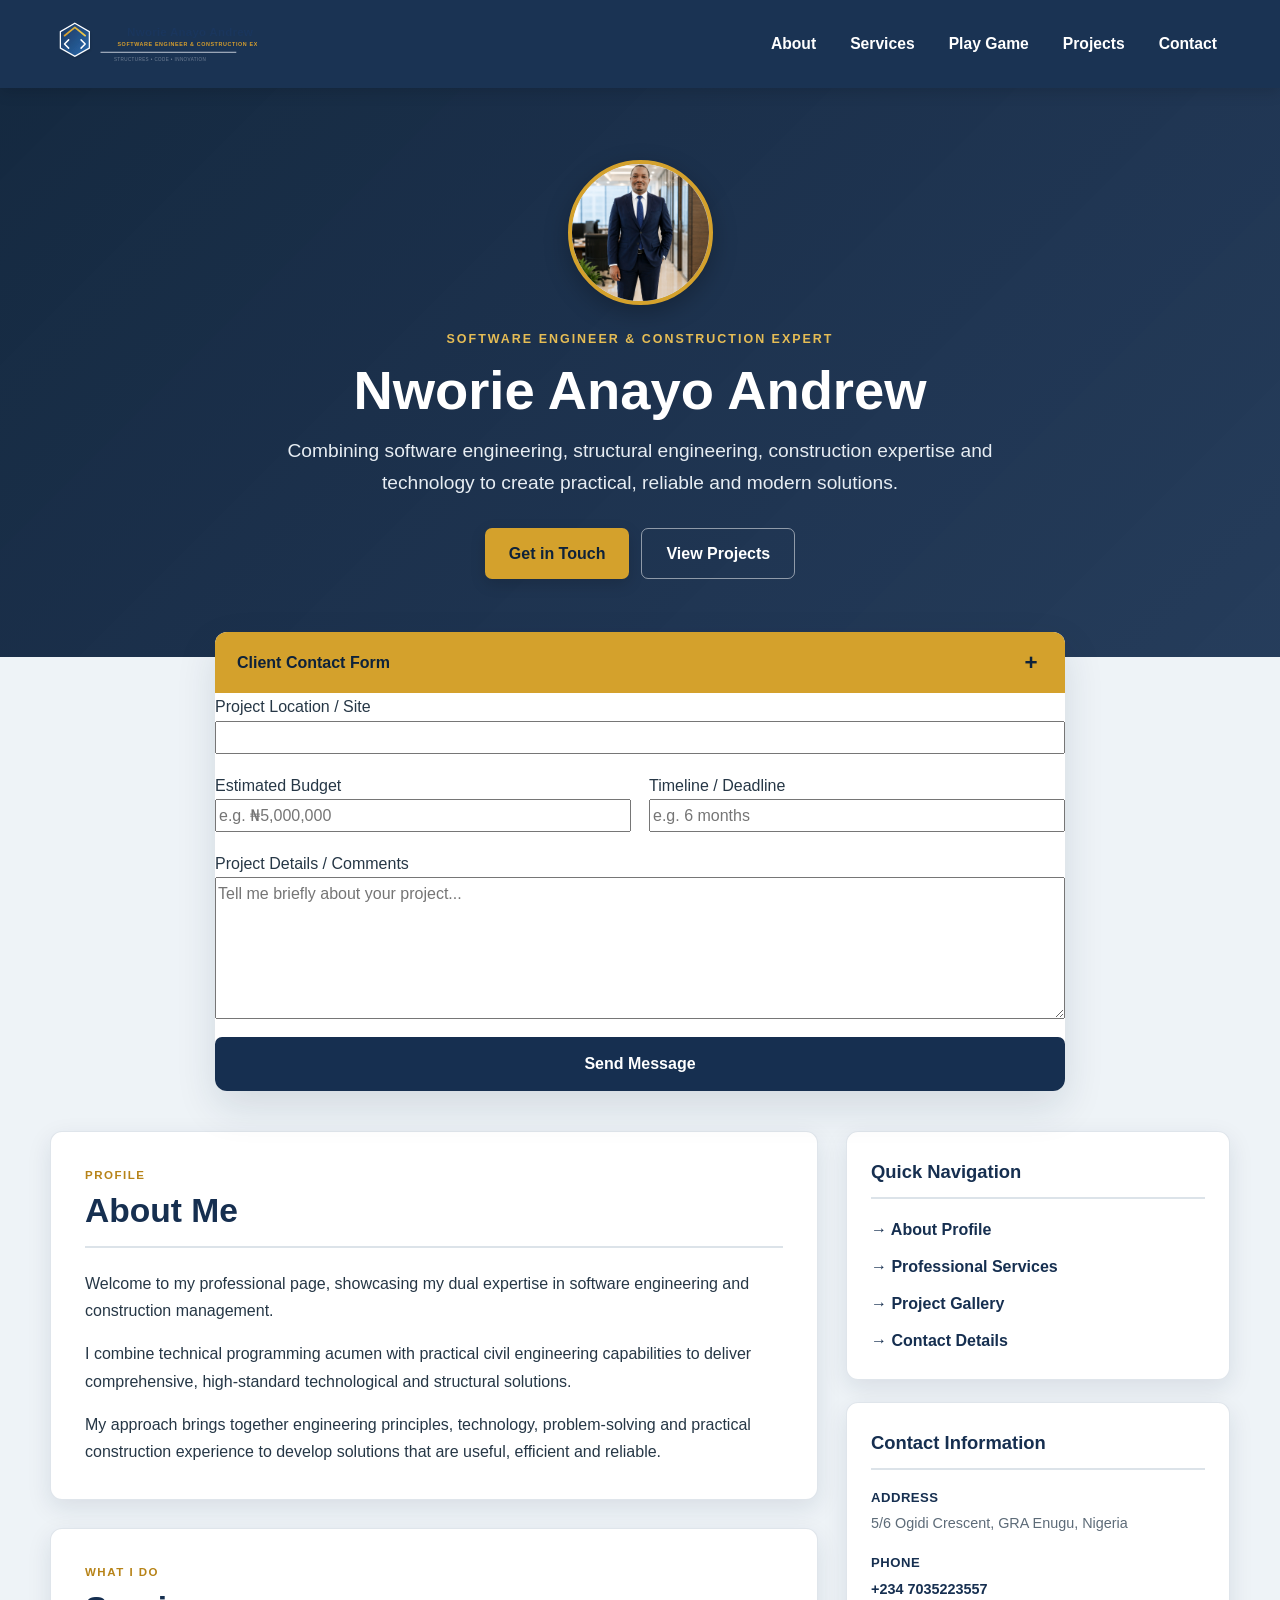
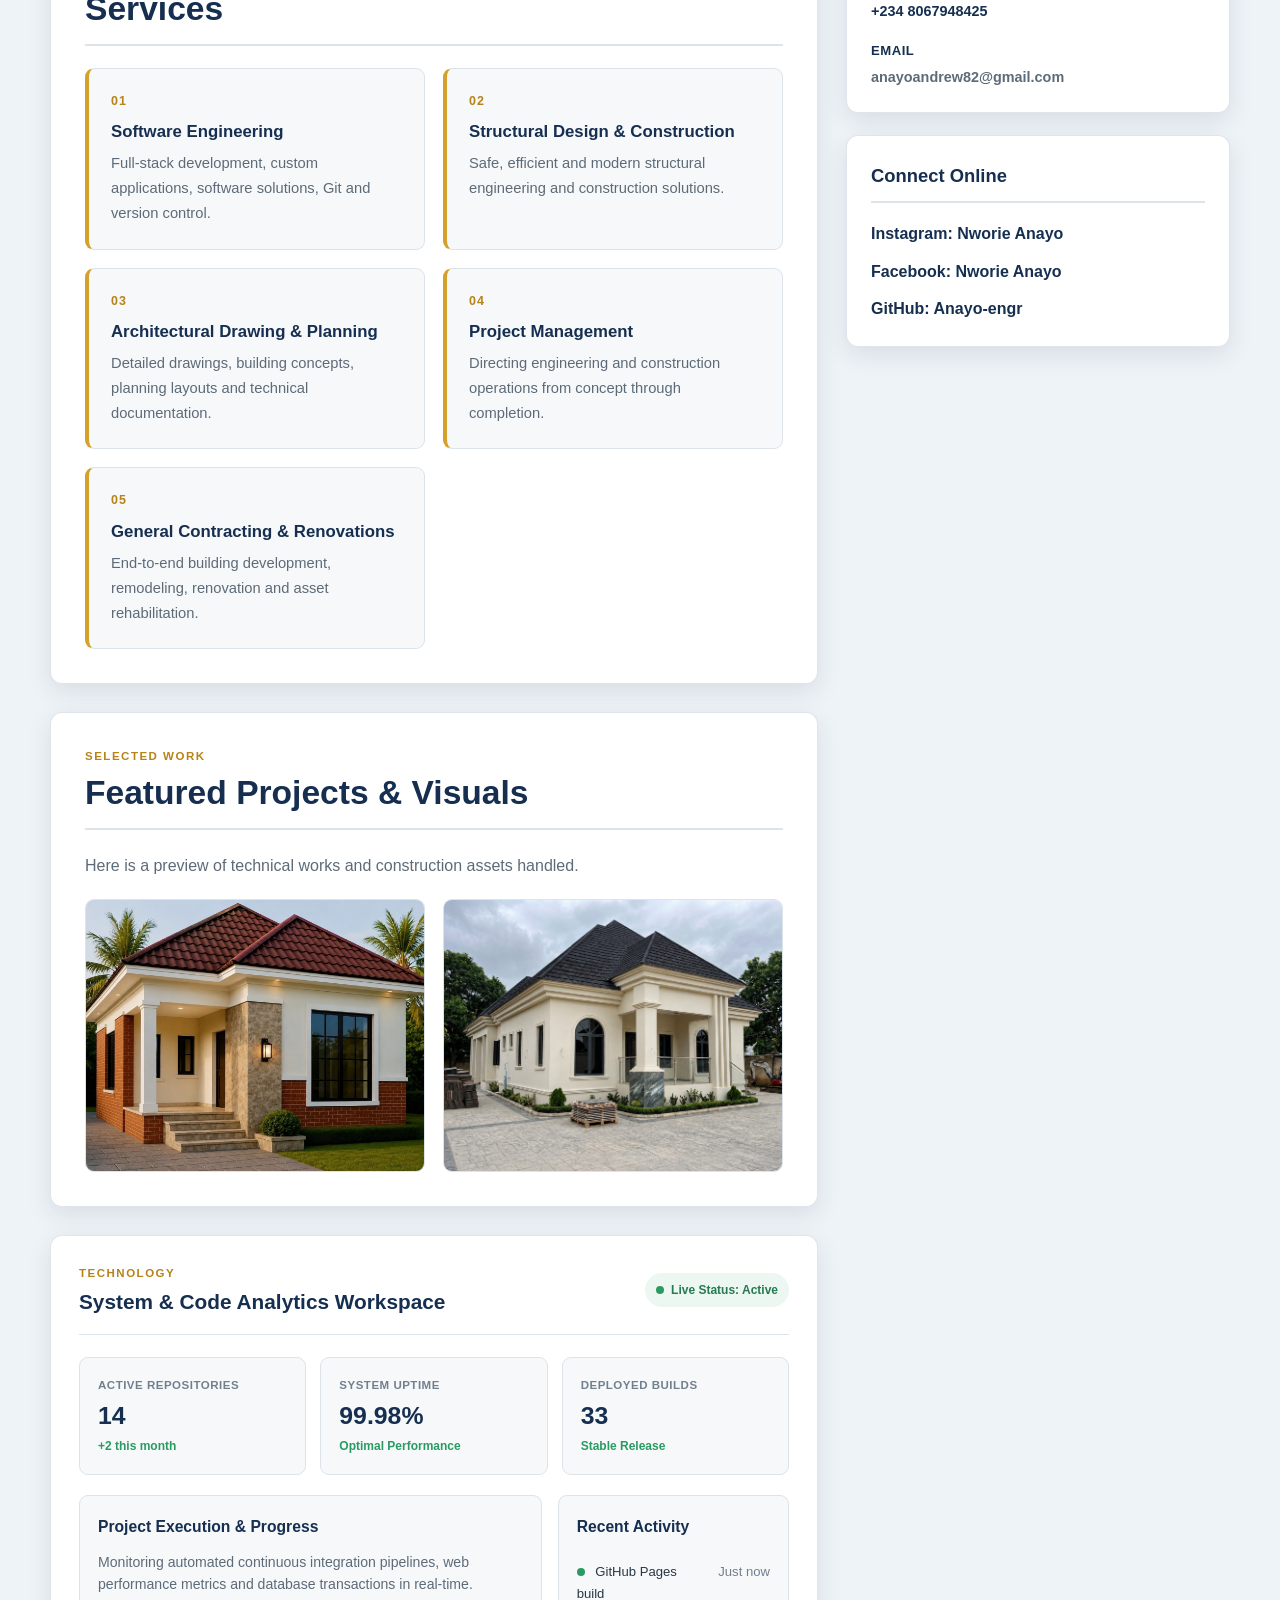
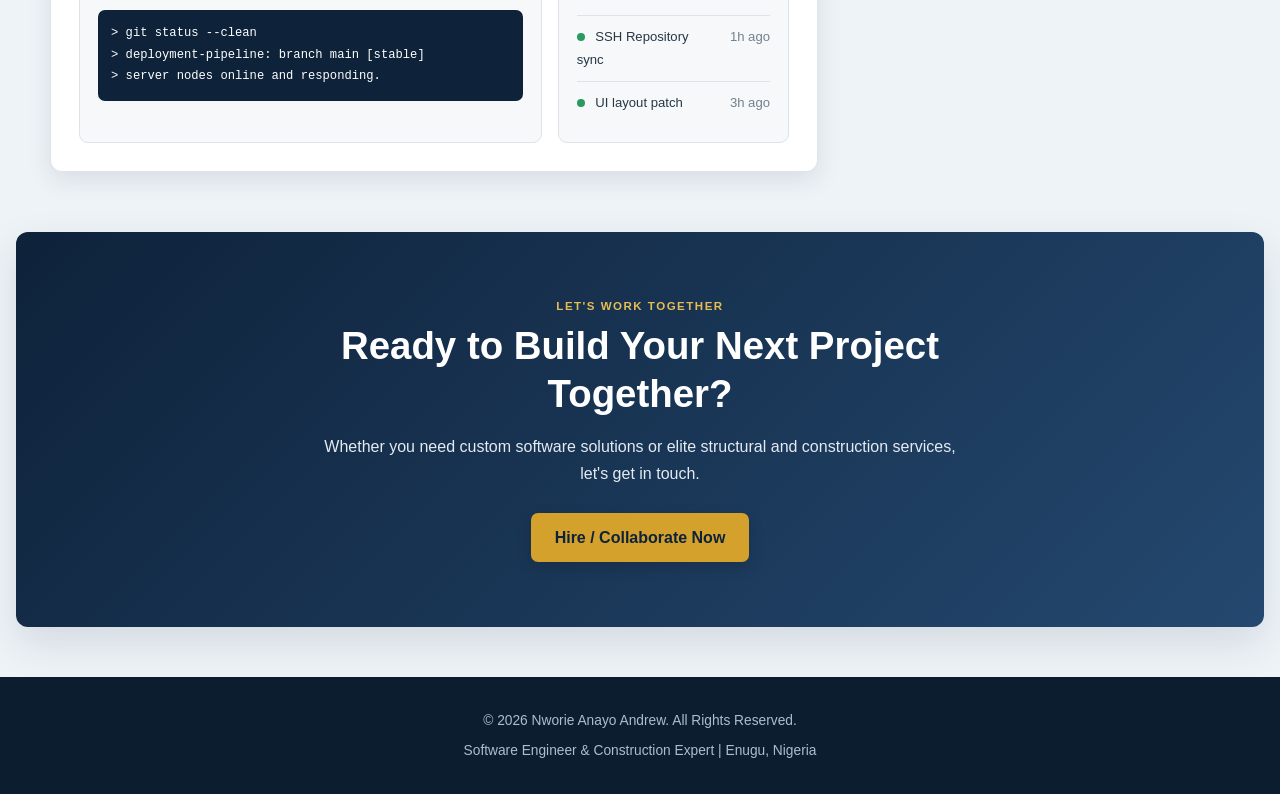
==== commit 811ca7ed: "Update website and admin dashboard" ====
--- a/index.html
+++ b/index.html
@@ -85,8 +85,8 @@
 
             <button
                 type="button"
+                id="contactToggleBtn"
                 class="contact-toggle-btn"
-                onclick="toggleContactForm()"
                 aria-expanded="false"
                 aria-controls="contactFormContainer"
             >
@@ -109,7 +109,7 @@
                     </p>
                 </div>
 
-                <form class="client-form" action="#" method="POST">
+                <form id="client-contact-form" class="client-form" action="#" method="POST">
 
                     <div class="form-row">
 
@@ -152,9 +152,27 @@
                         </div>
 
                         <div class="form-group">
+                            <label for="phone">Phone Number</label>
+                            <input
+                                type="tel"
+                                id="phone"
+                                name="phone"
+                                placeholder="+2348012345678"
+                                autocomplete="tel"
+                                minlength="8
+                                maxlength="16"
+                                pattern="^\+[1-9][0-9]{7,14}$"
+                                title="Enter your phone number with country code, e.g., +2348012345678"
+                            >
+                        </div>
+
+                    </div>
+
+
+                        <div class="form-group">
                             <label for="project-type">Project Type</label>
 
-                            <select id="project-type" name="project-type">
+                            <select id="project_type" name="project_type">
                                 <option value="residential">
                                     Residential Construction
                                 </option>
@@ -205,7 +223,7 @@
                                 type="text"
                                 id="budget"
                                 name="budget"
-                                placeholder="e.g. ₦5,000,000"
+                                placeholder="e.g. ₦5,000,000" required
                             >
                         </div>
 
@@ -218,7 +236,7 @@
                                 type="text"
                                 id="timeline"
                                 name="timeline"
-                                placeholder="e.g. 6 months"
+                                placeholder="e.g. 6 months" required
                             >
                         </div>
 
@@ -234,7 +252,7 @@
                             id="comments"
                             name="comments"
                             rows="5"
-                            placeholder="Tell me briefly about your project..."
+                            placeholder="Tell me briefly about your project..." required
                         ></textarea>
                     </div>
 
--- a/style.css
+++ b/style.css
@@ -1,517 +1,1544 @@
-Set-Content -Path style.css -Value @"
+/* =========================================================
+   GLOBAL DESIGN SYSTEM
+========================================================= */
+
+:root {
+    --primary: #162f50;
+    --primary-dark: #0e223a;
+    --primary-light: #24486f;
+
+    --accent: #d4a12c;
+    --accent-dark: #b78318;
+    --accent-light: #e6bd55;
+
+    --background: #eef3f7;
+    --surface: #ffffff;
+    --surface-soft: #f6f8fa;
+
+    --text: #263746;
+    --text-light: #5d6b78;
+    --text-muted: #71808e;
+
+    --border: #dce3e9;
+
+    --success: #299b62;
+
+    --shadow-sm:
+        0 3px 10px rgba(20, 42, 66, 0.07);
+
+    --shadow-md:
+        0 8px 24px rgba(20, 42, 66, 0.10);
+
+    --shadow-lg:
+        0 16px 40px rgba(20, 42, 66, 0.12);
+
+    --radius: 12px;
+
+    --max-width: 1180px;
+}
+
+
+/* =========================================================
+   RESET
+========================================================= */
+
+*,
+*::before,
+*::after {
+    box-sizing: border-box;
+}
+
+html {
+    scroll-behavior: smooth;
+    scroll-padding-top: 110px;
+}
+
 body {
-    font-family: 'Segoe UI', Tahoma, Geneva, Verdana, sans-serif;
-    line-height: 1.6;
-    margin: 0;
-    padding: 0;
-    background-color: #f4f7f6;
-    color: #333;
-}
-
-header {
-    background: #1e3d59;
-    color: #fff;
-    padding: 2rem 1rem;
-    text-align: center;
-}
-
-header h1 {
-    margin: 0;
-    font-size: 2.5rem;
-}
-
-section {
-    background: #fff;
-    margin: 20px auto;
-    padding: 20px;
-    max-width: 800px;
-    border-radius: 8px;
-    box-shadow: 0 4px 6px rgba(0, 0, 0, 0.05);
-}
-
-h2 {
-    color: #17b978;
-    border-bottom: 2px solid #f0f0f0;
-    padding-bottom: 8px;
-}
-
-ul {
-    padding-left: 20px;
-}
-
-footer {
-    text-align: center;
-    padding: 20px;
-    color: #777;
-    font-size: 0.9rem;
-}
-"@
-/* Contact Form Modal / Toggle Styles */
-.form-toggle-container {
+    margin: 0;
+    padding: 0;
+
+    font-family:
+        "Segoe UI",
+        Tahoma,
+        Geneva,
+        Verdana,
+        sans-serif;
+
+    background: var(--background);
+    color: var(--text);
+
+    line-height: 1.7;
+
+    min-width: 320px;
+}
+
+img {
+    max-width: 100%;
+    display: block;
+}
+
+a {
+    color: inherit;
+}
+
+button,
+input,
+select,
+textarea {
+    font: inherit;
+}
+
+
+/* =========================================================
+   HEADER
+========================================================= */
+
+.site-header {
+    position: sticky;
+    top: 0;
+    z-index: 1000;
+
+    background: rgba(22, 47, 80, 0.98);
+
+    color: #ffffff;
+
+    box-shadow:
+        0 3px 15px rgba(0, 0, 0, 0.15);
+
+    backdrop-filter: blur(8px);
+}
+
+.nav-container {
+    width: min(100% - 32px, var(--max-width));
+
+    margin: 0 auto;
+
+    min-height: 88px;
+
+    display: flex;
+    align-items: center;
+    justify-content: space-between;
+
+    gap: 30px;
+}
+
+.logo {
+    display: flex;
+    align-items: center;
+
+    flex-shrink: 0;
+
+    text-decoration: none;
+}
+
+.logo img {
+    width: auto;
+    height: 62px;
+
+    object-fit: contain;
+}
+
+
+/* =========================================================
+   NAVIGATION
+========================================================= */
+
+.main-nav {
+    flex: 1;
+
+    display: flex;
+    justify-content: flex-end;
+}
+
+.main-nav ul {
+    display: flex;
+    align-items: center;
+    justify-content: flex-end;
+
+    flex-wrap: wrap;
+
+    list-style: none;
+
+    margin: 0;
+    padding: 0;
+
+    gap: 8px;
+}
+
+.main-nav a {
+    display: block;
+
+    padding: 10px 13px;
+
+    color: #ffffff;
+
+    text-decoration: none;
+
+    font-size: 0.98rem;
+    font-weight: 600;
+
+    border-radius: 7px;
+
+    white-space: nowrap;
+
+    transition:
+        background-color 0.2s ease,
+        color 0.2s ease,
+        transform 0.2s ease;
+}
+
+.main-nav a:hover,
+.main-nav a:focus-visible {
+    color: var(--accent-light);
+
+    background:
+        rgba(255, 255, 255, 0.08);
+
+    transform: translateY(-1px);
+}
+
+
+/* =========================================================
+   HERO
+========================================================= */
+
+.hero {
+    position: relative;
+
+    background:
+        linear-gradient(
+            135deg,
+            rgba(14, 34, 58, 0.97),
+            rgba(22, 47, 80, 0.93)
+        ),
+        url("hero-bg.jpg") center / cover no-repeat;
+
+    color: #ffffff;
+
+    padding:
+        72px 20px
+        78px;
+
     text-align: center;
-    margin: 30px 0;
-}
-
-.form-toggle-btn {
-    background-color: var(--primary-color);
-    color: white;
+}
+
+.hero-content {
+    width: min(100%, 850px);
+    margin: 0 auto;
+}
+
+.profile-img {
+    width: 145px;
+    height: 145px;
+
+    margin: 0 auto 24px;
+
+    border-radius: 50%;
+
+    overflow: hidden;
+
+    border: 4px solid var(--accent);
+
+    background: #dce3e9;
+
+    box-shadow:
+        0 8px 25px rgba(0, 0, 0, 0.25);
+}
+
+.profile-img img {
+    width: 100%;
+    height: 100%;
+
+    object-fit: cover;
+}
+
+.hero-eyebrow {
+    margin: 0 0 10px;
+
+    color: var(--accent-light);
+
+    font-size: 0.78rem;
+
+    font-weight: 700;
+
+    letter-spacing: 2px;
+
+    text-transform: uppercase;
+}
+
+.hero h1 {
+    margin: 0 0 12px;
+
+    color: #ffffff;
+
+    font-size: clamp(2rem, 5vw, 3.4rem);
+
+    line-height: 1.15;
+}
+
+.hero-description {
+    max-width: 720px;
+
+    margin: 0 auto 28px;
+
+    color: #e7edf3;
+
+    font-size: clamp(1rem, 2vw, 1.2rem);
+
+    line-height: 1.7;
+}
+
+.hero-actions {
+    display: flex;
+
+    justify-content: center;
+
+    flex-wrap: wrap;
+
+    gap: 12px;
+}
+
+
+/* =========================================================
+   BUTTONS
+========================================================= */
+
+.btn {
+    display: inline-flex;
+
+    align-items: center;
+    justify-content: center;
+
+    min-height: 48px;
+
+    padding: 11px 24px;
+
+    border-radius: 7px;
+
+    text-decoration: none;
+
+    font-weight: 700;
+
+    transition:
+        transform 0.2s ease,
+        background-color 0.2s ease,
+        box-shadow 0.2s ease;
+}
+
+.btn:hover {
+    transform: translateY(-2px);
+}
+
+.btn-primary {
+    background: var(--accent);
+
+    color: var(--primary-dark);
+
+    box-shadow:
+        0 5px 15px rgba(0, 0, 0, 0.15);
+}
+
+.btn-primary:hover {
+    background: var(--accent-light);
+}
+
+.btn-secondary {
+    background: transparent;
+
+    color: #ffffff;
+
+    border: 1px solid rgba(255, 255, 255, 0.5);
+}
+
+.btn-secondary:hover {
+    background: rgba(255, 255, 255, 0.08);
+}
+
+
+/* =========================================================
+   CONTACT FORM
+========================================================= */
+
+.contact-section {
+    width: min(100% - 32px, 850px); 
+
+    margin:
+        -25px auto
+        40px;
+
+    position: relative;
+
+    z-index: 5;
+}
+
+.contact-section-inner {
+    background: var(--surface);
+
+    border-radius: var(--radius);
+
+    box-shadow: var(--shadow-lg);
+
+    overflow: hidden;
+}
+
+.contact-toggle-btn {
+    width: 100%;
+
+    display: flex;
+
+    align-items: center;
+    justify-content: space-between;
+
+    gap: 20px;
+
+    padding: 17px 22px;
+
     border: none;
-    padding: 14px 28px;
-    font-size: 1.1rem;
-    font-weight: bold;
-    border-radius: 6px;
+
+    background: var(--accent);
+
+    color: var(--primary-dark);
+
+    font-weight: 800;
+
+    font-size: 1rem;
+
     cursor: pointer;
-    box-shadow: 0 4px 6px rgba(0,0,0,0.1);
-    transition: background 0.3s ease, transform 0.2s;
-}
-
-.form-toggle-btn:hover {
-    background-color: #2b6cb0;
-    transform: translateY(-2px);
-}
-
-.contact-form-wrapper {
-    display: none;
-    background: var(--card-bg);
-    max-width: 600px;
-    margin: 20px auto;
-    padding: 30px;
-    border-radius: 8px;
-    box-shadow: 0 4px 12px rgba(0,0,0,0.15);
-    border: 1px solid var(--border-color);
+
     text-align: left;
-}
-
-.contact-form-wrapper.active {
-    display: block;
-}
-
-.contact-form-wrapper h2 {
-    color: var(--primary-color);
-    margin-bottom: 20px;
+
+    transition:
+        background-color 0.2s ease;
+}
+
+.contact-toggle-btn:hover {
+    background: var(--accent-light);
+}
+
+#toggle-icon {
+    font-size: 1.4rem;
+
+    line-height: 1;
+
+    min-width: 24px;
+
     text-align: center;
-    border-bottom: 2px solid var(--border-color);
-    padding-bottom: 10px;
+}
+
+.contact-form-hidden {
+    padding: 28px;
+
+    border-top: 1px solid var(--border);
+
+    background: var(--surface);
+}
+
+.contact-form-hidden[hidden] {
+    display: none !important;
+}
+
+.contact-form-header {
+    margin-bottom: 24px;
+}
+
+.contact-form-header h2 {
+    margin: 0 0 6px;
+
+    color: var(--primary);
+
+    font-size: 1.5rem;
+}
+
+.contact-form-header p {
+    margin: 0;
+
+    color: var(--text-light);
+}
+
+.client-form {
+    width: 100%;
+}
+
+.form-row {
+    display: grid;
+
+    grid-template-columns:
+        repeat(2, minmax(0, 1fr));
+
+    gap: 18px;
 }
 
 .form-group {
-    margin-bottom: 15px;
-}
-
-.form-row {
     display: flex;
-    gap: 15px;
-}
-
-.form-row .form-group {
-    flex: 1;
-}
-
-.contact-form-wrapper label {
-    display: block;
-    margin-bottom: 5px;
-    font-weight: 600;
-    color: var(--text-color);
-    font-size: 0.95rem;
-}
-
-.contact-form-wrapper input,
-.contact-form-wrapper select,
-.contact-form-wrapper textarea {
-    width: 100%;
-    padding: 10px;
-    border: 1px solid var(--border-color);
-    border-radius: 4px;
-    font-size: 1rem;
-    font-family: inherit;
-    background-color: var(--bg-color);
-    color: var(--text-color);
-}
-
-.contact-form-wrapper textarea {
-    resize: vertical;
-    height: 100px;
-}
-/* Keep form hidden by default until toggled */
-.contact-form-wrapper {
-    display: none;
-}
-
-.contact-form-wrapper.active {
-    display: block;
-}
-/* --- Software Dashboard Styles --- */
-.dashboard-container {
-    background: #ffffff;
-    border-radius: 12px;
-    box-shadow: 0 10px 30px rgba(0, 0, 0, 0.08);
-    padding: 24px;
-    margin: 40px auto;
-    max-width: 1100px;
-    font-family: inherit;
-    color: #2d3748;
-    text-align: left;
-}
-
-.dashboard-header {
-    display: flex;
-    justify-content: space-between;
-    align-items: center;
-    margin-bottom: 20px;
-    border-bottom: 2px solid #f4f7f6;
-    padding-bottom: 15px;
-}
-
-.dashboard-header h3 {
-    font-size: 1.25rem;
-    color: #1a365d;
+
+    flex-direction: column;
+
+    margin-bottom: 18px;
+}
+
+.client-form label {
+    margin-bottom: 7px;
+
+    color: var(--text);
+
+    font-size: 0.9rem;
+
     font-weight: 700;
-}
-
-.dashboard-badge {
-    background: #e2e8f0;
-    color: #2d3748;
-    padding: 4px 10px;
-    font-size: 0.75rem;
-    border-radius: 20px;
-    font-weight: 600;
-}
-
-/* Metrics Grid */
-.dashboard-metrics {
-    display: grid;
-    grid-template-columns: repeat(auto-fit, minmax(220px, 1fr));
-    gap: 16px;
-    margin-bottom: 24px;
-}
-
-.metric-card {
-    background: #f8fafc;
-    border: 1px solid #e2e8f0;
-    border-radius: 8px;
-    padding: 16px;
-}
-
-.metric-title {
-    font-size: 0.85rem;
-    color: #718096;
-    font-weight: 600;
-    text-transform: uppercase;
-}
-
-.metric-value {
-    font-size: 1.5rem;
-    color: #1a365d;
-    font-weight: 800;
-    margin-top: 6px;
-}
-
-.metric-trend {
-    font-size: 0.75rem;
-    color: #38a169;
-    font-weight: 600;
-    margin-top: 4px;
-}
-
-/* Analytics Workspace / Visual Grid */
-.dashboard-workspace {
-    display: grid;
-    grid-template-columns: 2fr 1fr;
-    gap: 16px;
-}
-
-@media (max-width: 768px) {
-    .dashboard-workspace {
-        grid-template-columns: 1fr;
-    }
-}
-
-.workspace-panel {
-    background: #f8fafc;
-    border: 1px solid #e2e8f0;
-    border-radius: 8px;
-    padding: 16px;
-}
-
-.workspace-panel h4 {
-    font-size: 0.95rem;
-    color: #2d3748;
-    margin-bottom: 12px;
-    font-weight: 700;
-}
-
-/* Activity Feed List */
-.activity-list {
-    list-style: none;
-    padding: 0;
-    margin: 0;
-}
-
-.activity-item {
-    font-size: 0.85rem;
-    padding: 8px 0;
-    border-bottom: 1px solid #edf2f7;
-    display: flex;
-    justify-content: space-between;
-}
-
-.activity-item:last-child {
-    border-bottom: none;
-}
-
-.status-indicator {
-    display: inline-block;
-    width: 8px;
-    height: 8px;
-    background-color: #38a169;
-    border-radius: 50%;
-    margin-right: 6px;
-}
-/* Contact Form Styling */
-.contact-section {
-    margin: 20px 0;
-}
-
-.contact-toggle-btn {
-    background-color: #2c3e50;
-    color: white;
-    border: none;
-    padding: 12px 20px;
-    font-size: 16px;
-    font-weight: bold;
-    border-radius: 6px;
-    cursor: pointer;
-    width: 100%;
-    text-align: left;
-    display: flex;
-    justify-content: space-between;
-    align-items: center;
-    transition: background-color 0.3s ease;
-}
-
-.contact-toggle-btn:hover {
-    background-color: #34495e;
-}
-
-.contact-form-hidden {
-    display: none;
-    margin-top: 15px;
-    padding: 20px;
-    background: #fdfdfd;
-    border: 1px solid #e1e8ed;
-    border-radius: 6px;
-    animation: fadeIn 0.3s ease-in-out;
-}
-
-.client-form .form-row {
-    display: flex;
-    gap: 15px;
-}
-
-.client-form .form-group {
-    flex: 1;
-    margin-bottom: 15px;
-    display: flex;
-    flex-direction: column;
-}
-
-.client-form label {
-    font-size: 14px;
-    font-weight: 600;
-    margin-bottom: 5px;
-    color: #333;
 }
 
 .client-form input,
 .client-form select,
 .client-form textarea {
-    padding: 10px;
-    border: 1px solid #ccc;
-    border-radius: 4px;
-    font-size: 14px;
+    width: 100%;
+
+    padding: 12px 13px;
+
+    border:
+        1px solid var(--border);
+
+    border-radius: 7px;
+
+    background: #ffffff;
+
+    color: var(--text);
+
+    outline: none;
+
+    transition:
+        border-color 0.2s ease,
+        box-shadow 0.2s ease;
+}
+
+.client-form textarea {
+    resize: vertical;
+
+    min-height: 120px;
 }
 
 .client-form input:focus,
 .client-form select:focus,
 .client-form textarea:focus {
-    border-color: #2c3e50;
-    outline: none;
+    border-color: var(--accent);
+
+    box-shadow:
+        0 0 0 3px rgba(212, 161, 44, 0.15);
+}
+
+.client-form input::placeholder,
+.client-form textarea::placeholder {
+    color: #9aa5af;
 }
 
 .submit-btn {
-    background-color: #27ae60;
-    color: white;
+    width: 100%;
+
+    padding: 13px 20px;
+
     border: none;
-    padding: 10px 25px;
-    font-size: 15px;
-    font-weight: bold;
-    border-radius: 4px;
+
+    border-radius: 7px;
+
+    background: var(--primary);
+
+    color: #ffffff;
+
+    font-weight: 700;
+
     cursor: pointer;
-    transition: background-color 0.3s ease;
+
+    transition:
+        background-color 0.2s ease,
+        transform 0.2s ease;
 }
 
 .submit-btn:hover {
-    background-color: #219653;
-}
-
-@keyframes fadeIn {
-    from { opacity: 0; transform: translateY(-5px); }
-    to { opacity: 1; transform: translateY(0); }
-}
-
-/* Final Collapsible Contact Form Styling */
-.contact-section {
-    margin: 50px auto 25px auto;
-    width: 90%;
-    max-width: 600px;
+    background: var(--primary-light);
+
+    transform: translateY(-1px);
+}
+
+
+/* =========================================================
+   MAIN CONTAINER
+========================================================= */
+
+.container {
+    width: min(100% - 32px, var(--max-width));
+
+    margin:
+        40px auto
+        60px;
+
+    display: grid;
+
+    grid-template-columns:
+        minmax(0, 2fr)
+        minmax(260px, 1fr);
+
+    gap: 28px;
+
+    align-items: start;
+}
+
+main {
+    display: flex;
+
+    flex-direction: column;
+
+    gap: 28px;
+}
+
+
+/* =========================================================
+   CARDS
+========================================================= */
+
+.card,
+.sidebar-card,
+.dashboard-container {
+    background: var(--surface);
+
+    border:
+        1px solid rgba(220, 227, 233, 0.9);
+
+    border-radius: var(--radius);
+
+    box-shadow: var(--shadow-md);
+}
+
+.card {
+    padding: 34px;
+}
+
+.section-heading {
+    margin-bottom: 22px;
+
+    padding-bottom: 14px;
+
+    border-bottom:
+        2px solid var(--border);
+}
+
+.section-label,
+.dashboard-label {
+    display: block;
+
+    margin-bottom: 5px;
+
+    color: var(--accent-dark);
+
+    font-size: 0.72rem;
+
+    font-weight: 800;
+
+    letter-spacing: 1.5px;
+
+    text-transform: uppercase;
+}
+
+.section-heading h2 {
+    margin: 0;
+
+    color: var(--primary);
+
+    font-size: clamp(1.65rem, 3vw, 2.1rem);
+
+    line-height: 1.25;
+}
+
+.card p {
+    margin:
+        0 0 16px;
+
+    color: var(--text);
+
+    font-size: 1rem;
+
+    opacity: 1;
+}
+
+.card p:last-child {
+    margin-bottom: 0;
+}
+
+.section-intro {
+    color: var(--text-light) !important;
+
+    margin-bottom: 20px !important;
+}
+
+
+/* =========================================================
+   SERVICES
+========================================================= */
+
+.services-grid {
+    display: grid;
+
+    grid-template-columns:
+        repeat(2, minmax(0, 1fr));
+
+    gap: 18px;
+}
+
+.service-item {
+    position: relative;
+
+    padding: 22px;
+
+    background: var(--surface-soft);
+
+    border:
+        1px solid var(--border);
+
+    border-left:
+        4px solid var(--accent);
+
+    border-radius: 9px;
+
+    transition:
+        transform 0.2s ease,
+        box-shadow 0.2s ease;
+}
+
+.service-item:hover {
+    transform: translateY(-3px);
+
+    box-shadow: var(--shadow-sm);
+}
+
+.service-number {
+    margin-bottom: 8px;
+
+    color: var(--accent-dark);
+
+    font-size: 0.78rem;
+
+    font-weight: 800;
+
+    letter-spacing: 1px;
+}
+
+.service-item h3 {
+    margin:
+        0 0 8px;
+
+    color: var(--primary);
+
+    font-size: 1.05rem;
+
+    line-height: 1.4;
+}
+
+.service-item p {
+    margin: 0;
+
+    color: var(--text-light);
+    font-size: 0.92rem;
+}
+
+
+/* =========================================================
+   GALLERY
+========================================================= */
+
+.image-gallery {
+    display: grid;
+
+    grid-template-columns:
+        repeat(2, minmax(0, 1fr));
+
+    gap: 18px;
+}
+
+.gallery-box {
+    position: relative;
+
+    min-height: 220px;
+
+    overflow: hidden;
+
+    background: #e4eaf0;
+
+    border-radius: 9px;
+
+    border:
+        1px solid var(--border);
+}
+
+.gallery-box img {
+    width: 100%;
+    height: 100%;
+
+    min-height: 220px;
+
+    object-fit: cover;
+
+    transition:
+        transform 0.3s ease;
+}
+
+.gallery-box:hover img {
+    transform: scale(1.03);
+}
+
+
+/* =========================================================
+   DASHBOARD
+========================================================= */
+
+.dashboard-container {
+    padding: 28px;
+
+    color: var(--text);
+}
+
+.dashboard-header {
+    display: flex;
+
+    align-items: center;
+    justify-content: space-between;
+
+    gap: 20px;
+
+    padding-bottom: 18px;
+
+    margin-bottom: 22px;
+
+    border-bottom:
+        1px solid var(--border);
+}
+
+.dashboard-header h3 {
+    margin: 0;
+
+    color: var(--primary);
+
+    font-size: 1.3rem;
+
+    line-height: 1.35;
+}
+
+.dashboard-badge {
+    display: inline-flex;
+
+    align-items: center;
+
+    white-space: nowrap;
+
+    padding: 7px 11px;
+
+    background: #edf7f1;
+
+    color: #267a50;
+
+    border-radius: 20px;
+
+    font-size: 0.75rem;
+
+    font-weight: 700;
+}
+
+.status-indicator {
+    display: inline-block;
+
+    width: 8px;
+    height: 8px;
+
+    margin-right: 7px;
+
+    background: var(--success);
+
+    border-radius: 50%;
+}
+
+.dashboard-metrics {
+    display: grid;
+
+    grid-template-columns:
+        repeat(3, minmax(0, 1fr));
+
+    gap: 14px;
+
+    margin-bottom: 20px;
+}
+
+.metric-card {
+    padding: 18px;
+
+    background: var(--surface-soft);
+
+    border:
+        1px solid var(--border);
+
+    border-radius: 9px;
+}
+
+.metric-title {
+    color: var(--text-muted);
+
+    font-size: 0.72rem;
+
+    font-weight: 800;
+
+    letter-spacing: 0.5px;
+
+    text-transform: uppercase;
+}
+
+.metric-value {
+    margin-top: 5px;
+
+    color: var(--primary);
+
+    font-size: 1.55rem;
+
+    font-weight: 800;
+
+    line-height: 1.2;
+}
+
+.metric-trend {
+    margin-top: 5px;
+
+    color: var(--success);
+
+    font-size: 0.75rem;
+
+    font-weight: 700;
+}
+
+.dashboard-workspace {
+    display: grid;
+
+    grid-template-columns:
+        minmax(0, 2fr)
+        minmax(220px, 1fr);
+
+    gap: 16px;
+}
+
+.workspace-panel {
+    padding: 18px;
+
+    background: var(--surface-soft);
+
+    border:
+        1px solid var(--border);
+
+    border-radius: 9px;
+}
+
+.workspace-panel h4 {
+    margin:
+        0 0 10px;
+
+    color: var(--primary);
+
+    font-size: 0.98rem;
+}
+
+.workspace-panel p {
+    margin:
+        0 0 14px;
+
+    color: var(--text-light);
+
+    font-size: 0.88rem;
+
+    line-height: 1.6;
+}
+
+.terminal-box {
+    padding: 13px;
+
+    overflow-x: auto;
+
+    background: var(--primary-dark);
+
+    color: #ffffff;
+
+    border-radius: 7px;
+
+    font-family:
+        Consolas,
+        "Courier New",
+        monospace;
+
+    font-size: 0.76rem;
+
+    line-height: 1.8;
+}
+
+.activity-list {
+    list-style: none;
+
+    margin: 0;
+    padding: 0;
+}
+
+.activity-item {
+    display: flex;
+
+    justify-content: space-between;
+
+    gap: 12px;
+
+    padding: 10px 0;
+
+    border-bottom:
+        1px solid var(--border);
+
+    color: var(--text);
+
+    font-size: 0.82rem;
+}
+
+.activity-item:last-child {
+    border-bottom: none;
+}
+
+.activity-time {
+    color: var(--text-muted);
+
+    white-space: nowrap;
+}
+
+
+/* =========================================================
+   SIDEBAR
+========================================================= */
+
+aside {
+    display: flex;
+
+    flex-direction: column;
+
+    gap: 22px;
+
+    position: sticky;
+
+    top: 110px;
+}
+
+.sidebar-card {
+    padding: 24px;
+}
+
+.sidebar-card h3 {
+    margin:
+        0 0 17px;
+
+    padding-bottom: 10px;
+
+    color: var(--primary);
+
+    font-size: 1.15rem;
+
+    border-bottom:
+        2px solid var(--border);
+}
+
+.sidebar-card ul {
+    list-style: none;
+
+    margin: 0;
+    padding: 0;
+}
+
+.sidebar-card li {
+    margin-bottom: 10px;
+}
+
+.sidebar-card li:last-child {
+    margin-bottom: 0;
+}
+
+.sidebar-card a {
+    color: var(--primary);
+
+    text-decoration: none;
+
+    font-weight: 600;
+
+    transition:
+        color 0.2s ease;
+}
+
+.sidebar-card a:hover {
+    color: var(--accent-dark);
+}
+
+.contact-detail {
+    display: flex;
+
+    flex-direction: column;
+
+    gap: 3px;
+
+    margin-bottom: 18px;
+}
+
+.contact-detail:last-child {
+    margin-bottom: 0;
+}
+
+.contact-detail strong {
+    color: var(--primary);
+
+    font-size: 0.82rem;
+
+    text-transform: uppercase;
+
+    letter-spacing: 0.5px;
+}
+
+.contact-detail span,
+.contact-detail > a {
+    color: var(--text-light);
+
+    font-size: 0.9rem;
+
+    line-height: 1.55;
+}
+
+.contact-detail span a {
+    display: block;
+}
+
+
+/* =========================================================
+   CALL TO ACTION
+========================================================= */
+
+.cta-section {
+    margin:
+        0 16px
+        50px;
+
+    padding:
+        65px 20px;
+
+    border-radius: var(--radius);
+
+    background:
+        linear-gradient(
+            135deg,
+            var(--primary-dark),
+            var(--primary-light)
+        );
+
+    color: #ffffff;
+
     text-align: center;
-}
-
-.contact-toggle-btn {
-    background: transparent;
+
+    box-shadow: var(--shadow-lg);
+}
+
+.cta-content {
+    width: min(100%, 760px);
+
+    margin: 0 auto;
+}
+
+.cta-section .section-label {
+    color: var(--accent-light);
+}
+
+.cta-section h2 {
+    margin:
+        5px 0 15px;
+
     color: #ffffff;
-    border: 2px solid #d4af37;
-    padding: 12px 24px;
-    font-size: 16px;
-    font-weight: 600;
-    border-radius: 6px;
-    cursor: pointer;
-    display: inline-flex;
-    align-items: center;
-    gap: 12px;
-    transition: all 0.3s ease;
-}
-
-.contact-toggle-btn:hover {
-    background-color: rgba(212, 175, 55, 0.15);
-}
-
-.contact-form-hidden {
-    display: none;
-    margin-top: 20px;
-    padding: 0;
-    background: transparent;
-    border: none;
-    box-shadow: none;
-    text-align: left;
-}
-
-.client-form h3 {
-    display: none;
-}
-
-.client-form .form-row {
-    display: flex;
-    gap: 15px;
-    width: 100%;
-}
-
-@media (max-width: 768px) {
-    .client-form .form-row {
+
+    font-size: clamp(1.7rem, 4vw, 2.4rem);
+
+    line-height: 1.25;
+}
+
+.cta-section p {
+    margin:
+        0 auto
+        26px;
+
+    max-width: 650px;
+
+    color: #e4ebf2;
+
+    font-size: 1rem;
+}
+
+
+/* =========================================================
+   FOOTER
+========================================================= */
+
+footer {
+    padding:
+        32px 20px;
+
+    background: #0c1d30;
+
+    color: #aebdcb;
+
+    text-align: center;
+
+    font-size: 0.86rem;
+}
+
+footer p {
+    margin:
+        0 0 6px;
+}
+
+footer p:last-child {
+    margin-bottom: 0;
+}
+
+
+/* =========================================================
+   TABLET
+========================================================= */
+
+@media (max-width: 900px) {
+
+    .nav-container {
+        min-height: 82px;
+        gap: 18px;
+    }
+
+    .logo img {
+        height: 56px;
+    }
+
+    .main-nav a {
+        padding: 8px 9px;
+        font-size: 0.9rem;
+    }
+
+    .container {
+        grid-template-columns: 1fr;
+    }
+
+    aside {
+        position: static;
+
+        display: grid;
+
+        grid-template-columns:
+            repeat(3, minmax(0, 1fr));
+
+        align-items: start;
+    }
+}
+
+
+/* =========================================================
+   MOBILE
+========================================================= */
+
+@media (max-width: 700px) {
+
+    html {
+        scroll-padding-top: 150px;
+    }
+
+    .nav-container {
+        width: min(100% - 20px, 600px);
+
+        padding:
+            10px 0
+            12px;
+
+        min-height: auto;
+
         flex-direction: column;
+
+        gap: 7px;
+    }
+
+    .logo img {
+        height: 54px;
+    }
+
+    .main-nav {
+        width: 100%;
+        justify-content: center;
+    }
+
+    .main-nav ul {
+        width: 100%;
+
+        justify-content: center;
+
+        gap: 3px 4px;
+    }
+
+    .main-nav a {
+        padding:
+            7px 8px;
+
+        font-size: 0.84rem;
+
+        border-radius: 5px;
+    }
+
+
+    .hero {
+        padding:
+            55px 16px
+            62px;
+    }
+
+    .profile-img {
+        width: 120px;
+        height: 120px;
+
+        margin-bottom: 18px;
+    }
+
+    .hero-eyebrow {
+        font-size: 0.68rem;
+        letter-spacing: 1.3px;
+    }
+
+    .hero h1 {
+        font-size: 2rem;
+    }
+
+    .hero-description {
+        font-size: 0.95rem;
+    }
+
+    .hero-actions {
+        flex-direction: column;
+
+        align-items: stretch;
+
+        width: min(100%, 330px);
+
+        margin: 0 auto;
+    }
+
+    .btn {
+        width: 100%;
+    }
+
+
+    .contact-section {
+        width: min(100% - 20px, 850px);
+
+        margin:
+            -22px auto
+            28px;
+    }
+
+    .contact-toggle-btn {
+        padding:
+            15px 17px;
+
+        font-size: 0.92rem;
+    }
+
+    .contact-form-hidden {
+        padding: 20px 16px;
+    }
+
+    .form-row {
+        grid-template-columns: 1fr;
         gap: 0;
     }
-}
-
-.client-form .form-group {
-    flex: 1;
-    margin-bottom: 15px;
-    display: flex;
-    flex-direction: column;
-}
-
-.client-form label {
-    font-size: 13px;
-    font-weight: 500;
-    margin-bottom: 5px;
-    color: #e0e0e0;
-}
-
-.client-form input,
-.client-form select {
-    width: 100%;
-    padding: 10px;
-    background: rgba(255, 255, 255, 0.08);
-    border: 1px solid rgba(255, 255, 255, 0.2);
-    border-radius: 4px;
-    color: #ffffff;
-    font-size: 14px;
-    box-sizing: border-box;
-}
-
-/* Borderless underline style for the comment/textarea box */
-.client-form textarea {
-    width: 100%;
-    padding: 10px;
-    background: rgba(255, 255, 255, 0.08);
-    border: none;
-    border-bottom: 1px solid rgba(255, 255, 255, 0.4);
-    border-radius: 0;
-    color: #ffffff;
-    font-size: 14px;
-    box-sizing: border-box;
-    resize: vertical;
-}
-
-.client-form input:focus,
-.client-form select:focus {
-    border-color: #d4af37;
-    outline: none;
-    background: rgba(255, 255, 255, 0.12);
-}
-
-.client-form textarea:focus {
-    border-bottom: 2px solid #d4af37;
-    outline: none;
-    background: rgba(255, 255, 255, 0.12);
-}
-
-.submit-btn {
-    background-color: #d4af37;
-    color: #1a2a3a;
-    border: none;
-    padding: 12px;
-    width: 100%;
-    font-size: 16px;
-    font-weight: bold;
-    border-radius: 4px;
-    cursor: pointer;
-    transition: background-color 0.3s ease;
-    margin-top: 10px;
-}
-
-.submit-btn:hover {
-    background-color: #c19b2e;
-}
-/* ==============================
-   FINAL FIX FOR SECTION TEXT OPACITY
-   ============================== */
-
-/* Fix text inside About, Services, Portfolio cards, and Dashboard */
-#about p, 
-#services p, 
-#portfolio p, 
-.card p, 
-.service-item, 
-.dashboard-container p, 
-.workspace-panel p, 
-.workspace-panel li {
-    color: #2d3748 !important;
-    opacity: 1 !important;
-    visibility: visible !important;
-}
-
-/* Fix Headings across these sections */
-#about h2, 
-#services h2, 
-#portfolio h2, 
-.card h2, 
-.dashboard-header h3, 
-.workspace-panel h4 {
-    color: #1a365d !important;
-    opacity: 1 !important;
-    visibility: visible !important;
-}
-
-
-
+
+
+    .container {
+        width: min(100% - 20px, var(--max-width));
+
+        margin:
+            28px auto
+            40px;
+
+        gap: 20px;
+    }
+
+    main {
+        gap: 20px;
+    }
+
+    .card {
+        padding: 24px 18px;
+
+        border-radius: 10px;
+    }
+
+    .section-heading {
+        margin-bottom: 18px;
+    }
+
+    .section-heading h2 {
+        font-size: 1.55rem;
+    }
+
+
+    .services-grid {
+        grid-template-columns: 1fr;
+        gap: 13px;
+    }
+
+    .service-item {
+        padding: 18px;
+    }
+
+
+    .image-gallery {
+        grid-template-columns: 1fr;
+        gap: 14px;
+    }
+
+    .gallery-box,
+    .gallery-box img {
+        min-height: 210px;
+    }
+
+
+    .dashboard-container {
+        padding: 20px 16px;
+
+        border-radius: 10px;
+    }
+
+    .dashboard-header {
+        align-items: flex-start;
+
+        flex-direction: column;
+
+        gap: 12px;
+    }
+
+    .dashboard-header h3 {
+        font-size: 1.1rem;
+    }
+
+    .dashboard-badge {
+        white-space: normal;
+    }
+
+    .dashboard-metrics {
+        grid-template-columns: 1fr;
+        gap: 10px;
+    }
+
+    .dashboard-workspace {
+        grid-template-columns: 1fr;
+        gap: 12px;
+    }
+
+    .workspace-panel {
+        padding: 15px;
+    }
+
+
+    aside {
+        display: flex;
+        flex-direction: column;
+        gap: 15px;
+    }
+
+    .sidebar-card {
+        padding: 20px;
+    }
+
+
+    .cta-section {
+        margin:
+            0 10px
+            35px;
+
+        padding:
+            48px 18px;
+
+        border-radius: 10px;
+    }
+
+    .cta-section h2 {
+        font-size: 1.65rem;
+    }
+
+    .cta-section p {
+        font-size: 0.92rem;
+    }
+}
+
+
+/* =========================================================
+   VERY SMALL PHONES
+========================================================= */
+
+@media (max-width: 380px) {
+
+    .main-nav a {
+        padding:
+            6px 6px;
+
+        font-size: 0.77rem;
+    }
+
+    .hero h1 {
+        font-size: 1.75rem;
+    }
+
+    .hero-eyebrow {
+        font-size: 0.61rem;
+    }
+
+    .card {
+        padding:
+            21px 15px;
+    }
+
+    .contact-form-hidden {
+        padding:
+            18px 13px;
+    }
+}
+
+
+/* =========================================================
+   ACCESSIBILITY
+========================================================= */
+
+:focus-visible {
+    outline:
+        3px solid rgba(212, 161, 44, 0.65);
+
+    outline-offset: 3px;
+}
+
+
+/* =========================================================
+   REDUCED MOTION
+========================================================= */
+
+@media (prefers-reduced-motion: reduce) {
+
+    html {
+        scroll-behavior: auto;
+    }
+
+    *,
+    *::before,
+    *::after {
+        animation-duration: 0.01ms !important;
+        animation-iteration-count: 1 !important;
+        transition-duration: 0.01ms !important;
+    }
+}
+
+/* =========================================================
+   CONTACT FORM VISIBILITY
+========================================================= */
+#contactFormContainer[hidden] {
+    display: none !important;
+}
+#contactFormContainer :not([hidden]) {
+    display: block !important;
+}
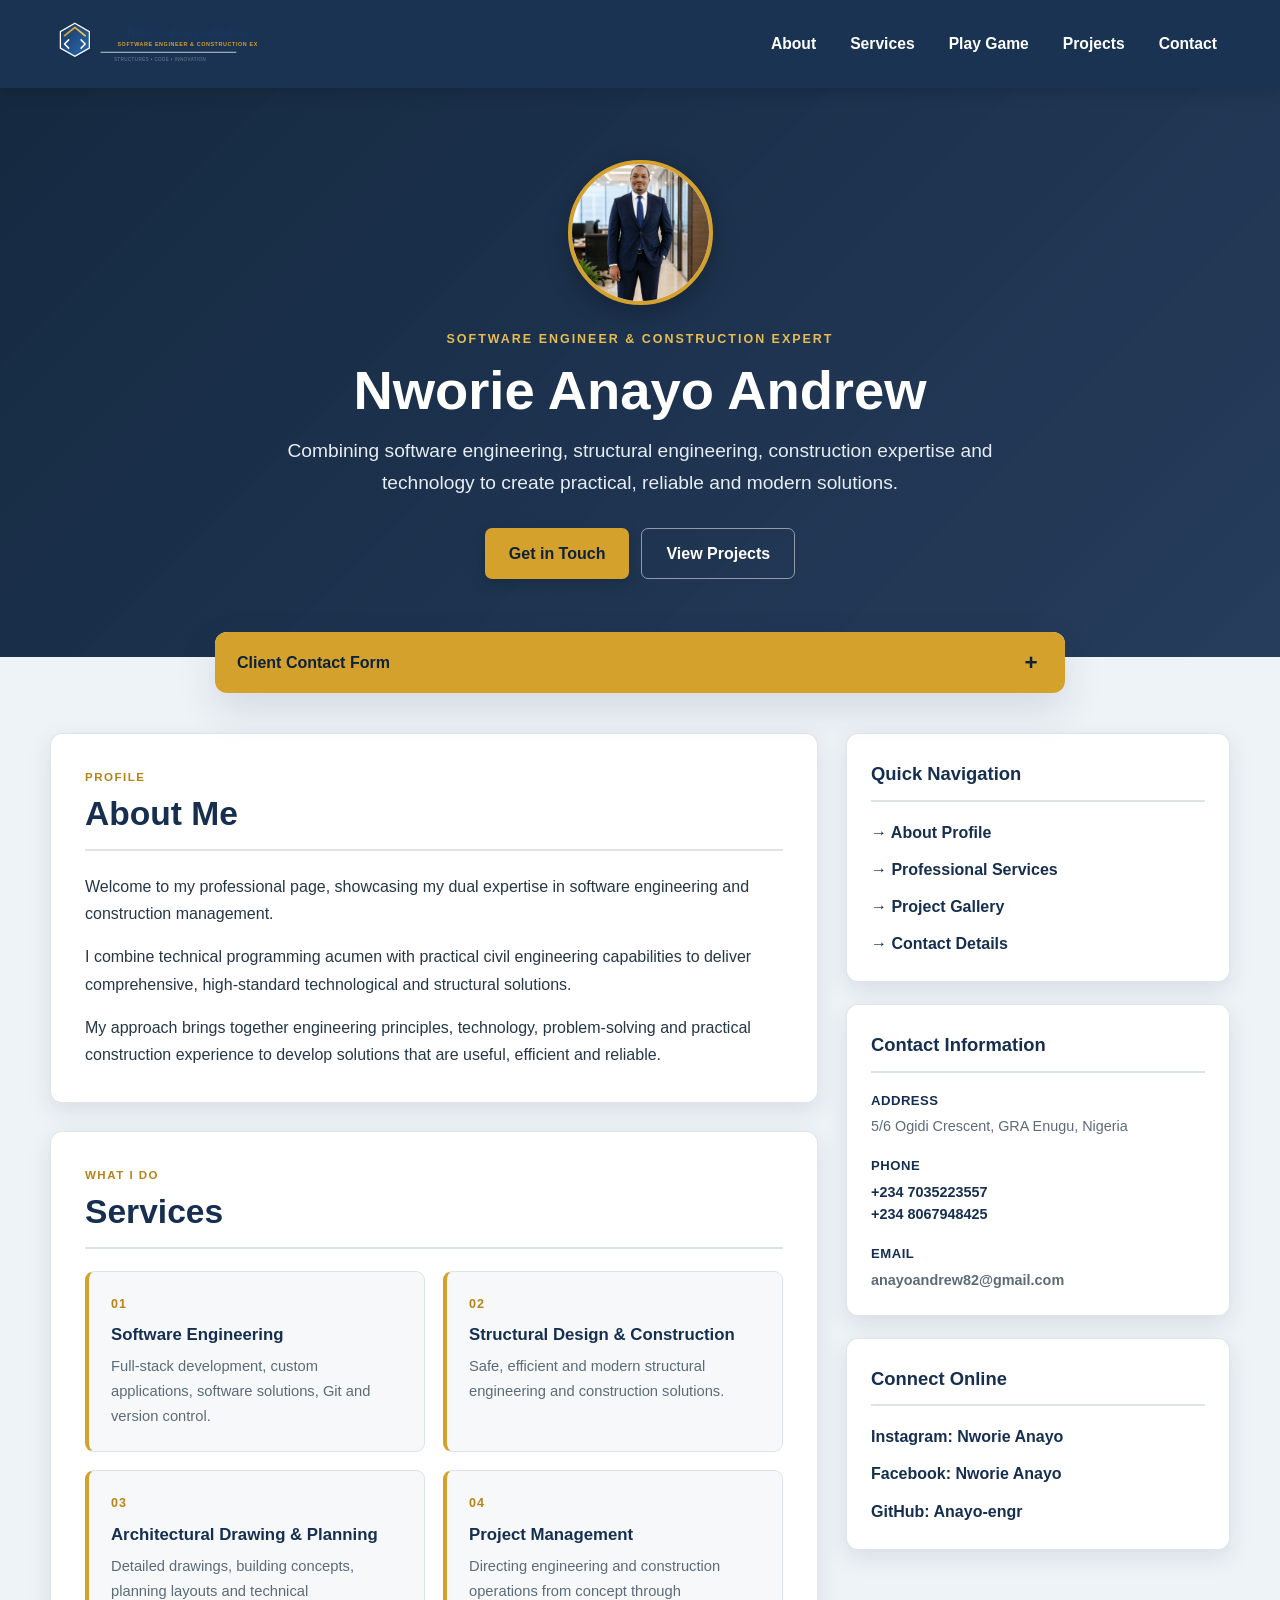
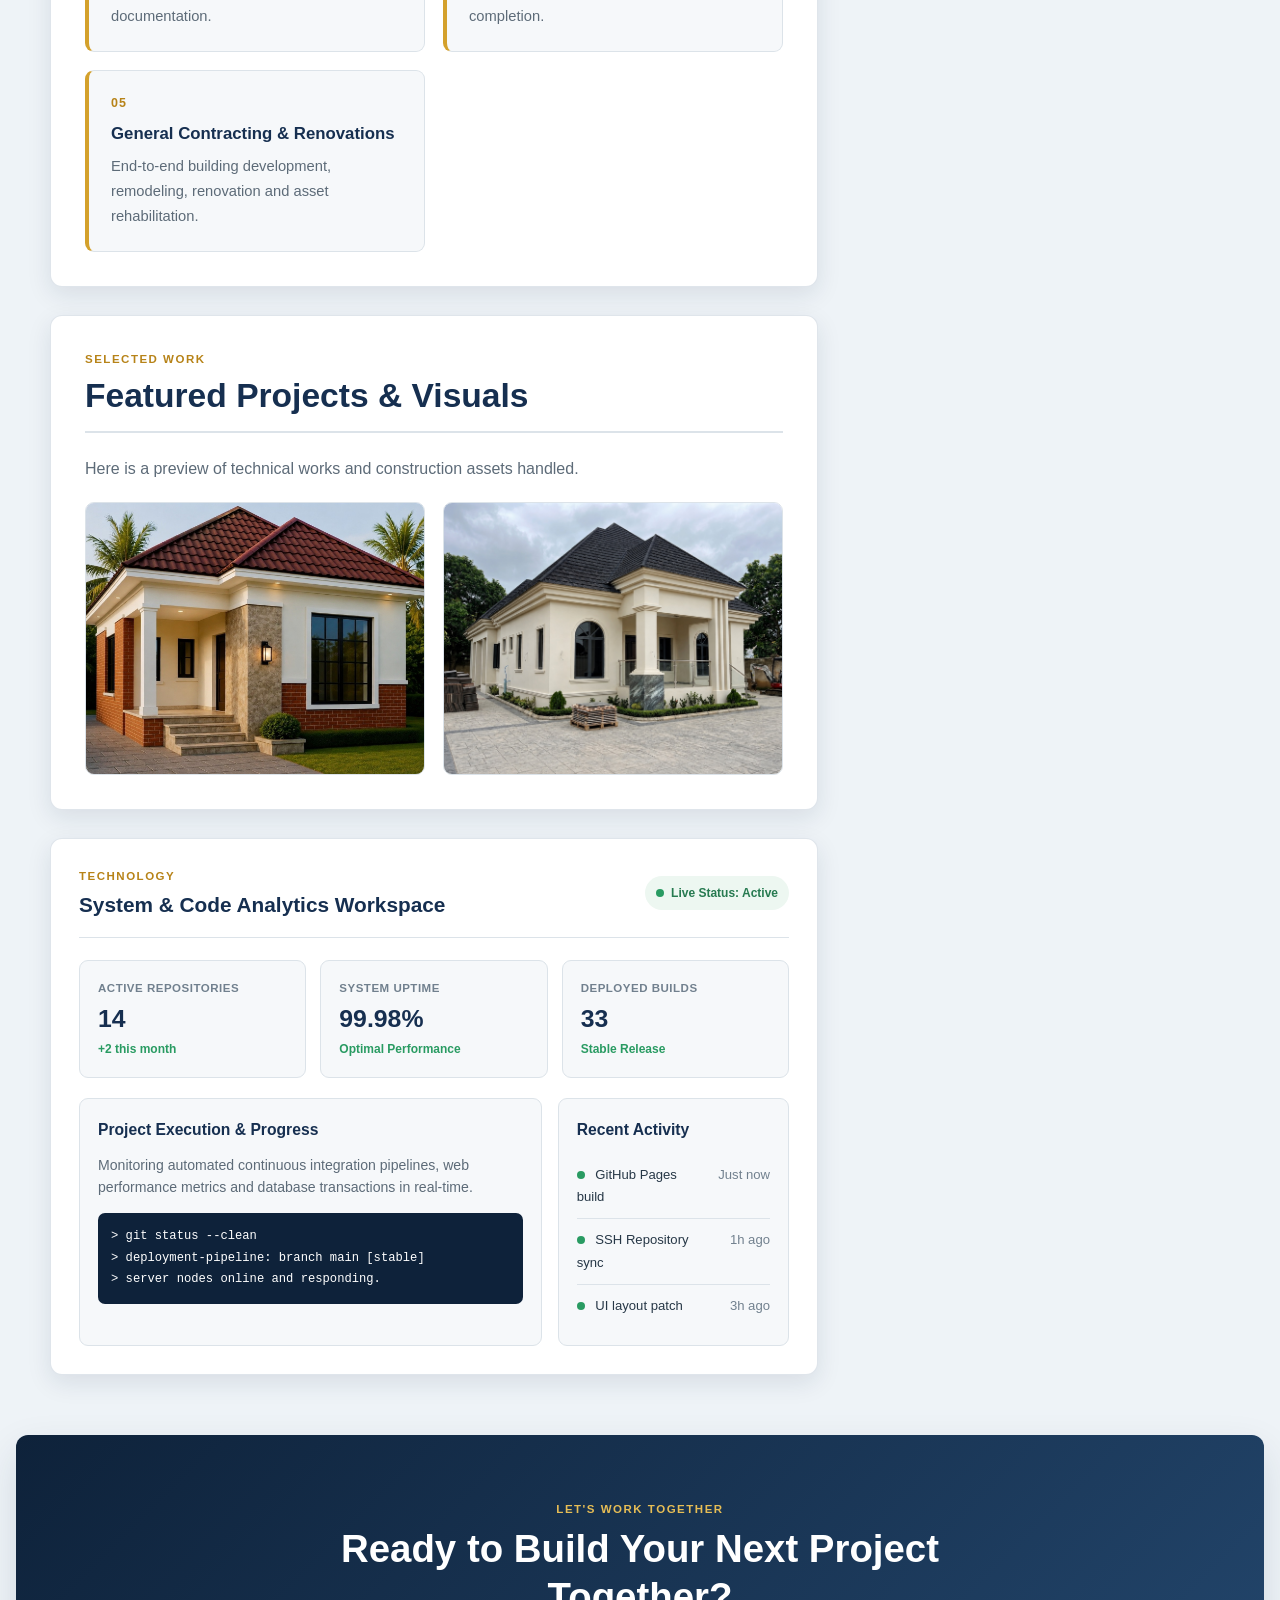
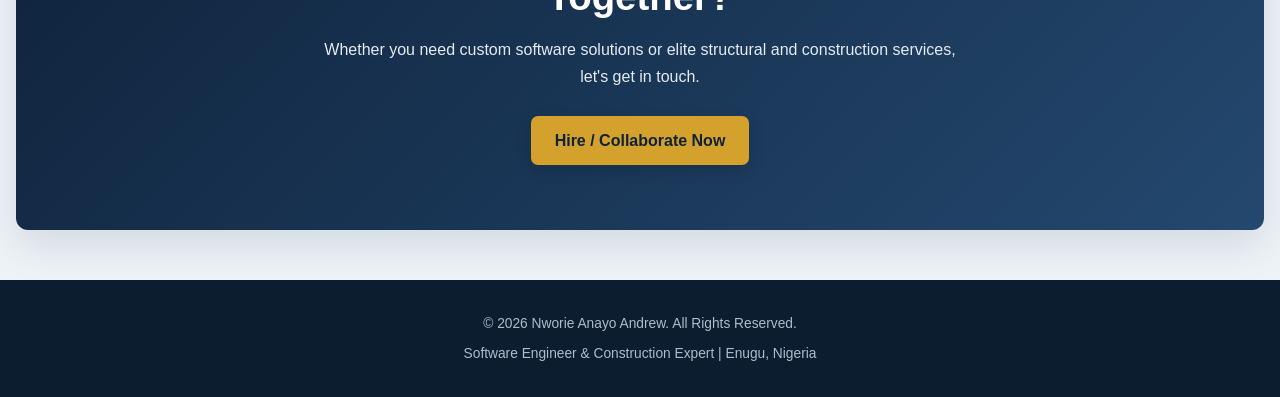
==== commit c7cc50bf: "Fix client contact form" ====
--- a/index.html
+++ b/index.html
@@ -159,7 +159,7 @@
                                 name="phone"
                                 placeholder="+2348012345678"
                                 autocomplete="tel"
-                                minlength="8
+                                minlength="8"
                                 maxlength="16"
                                 pattern="^\+[1-9][0-9]{7,14}$"
                                 title="Enter your phone number with country code, e.g., +2348012345678"
@@ -194,8 +194,6 @@
                                 </option>
                             </select>
                         </div>
-
-                    </div>
 
 
                     <div class="form-group">
--- a/style.css
+++ b/style.css
@@ -1539,6 +1539,3 @@
 #contactFormContainer[hidden] {
     display: none !important;
 }
-#contactFormContainer :not([hidden]) {
-    display: block !important;
-}
